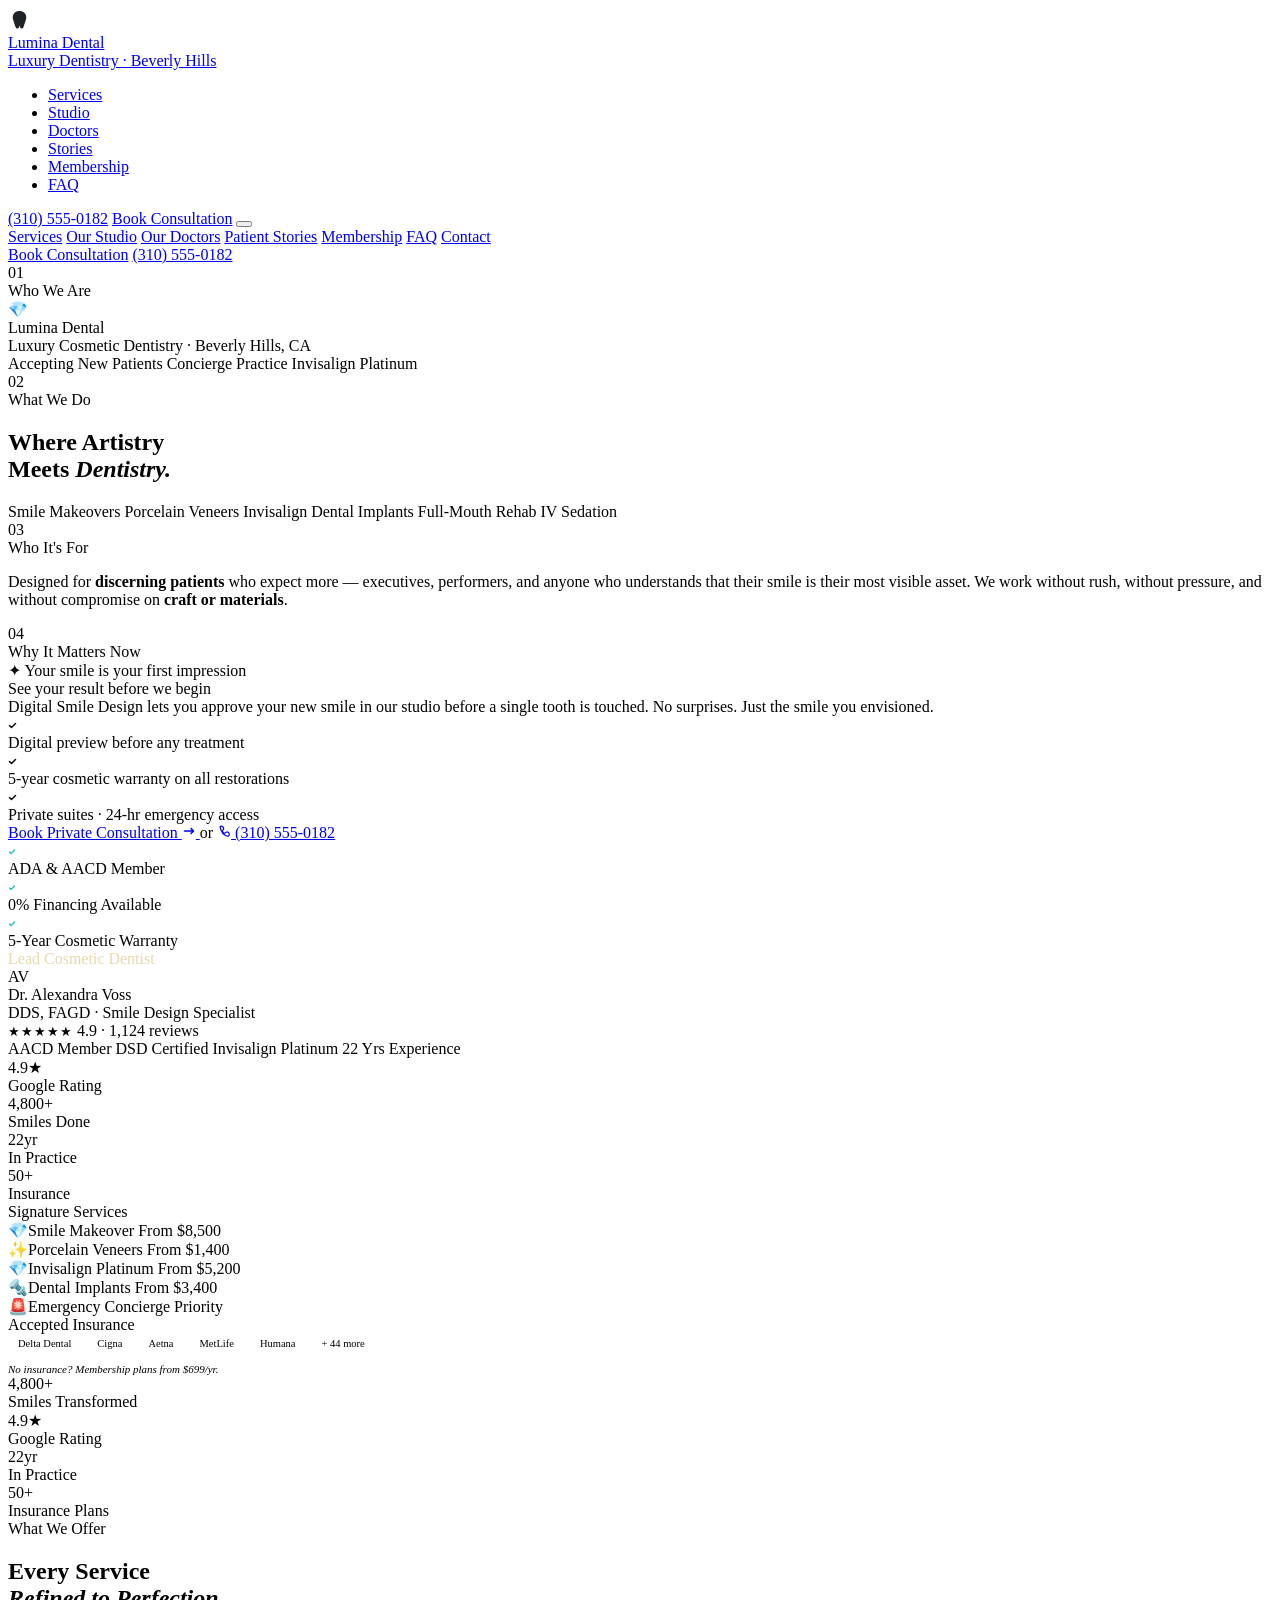
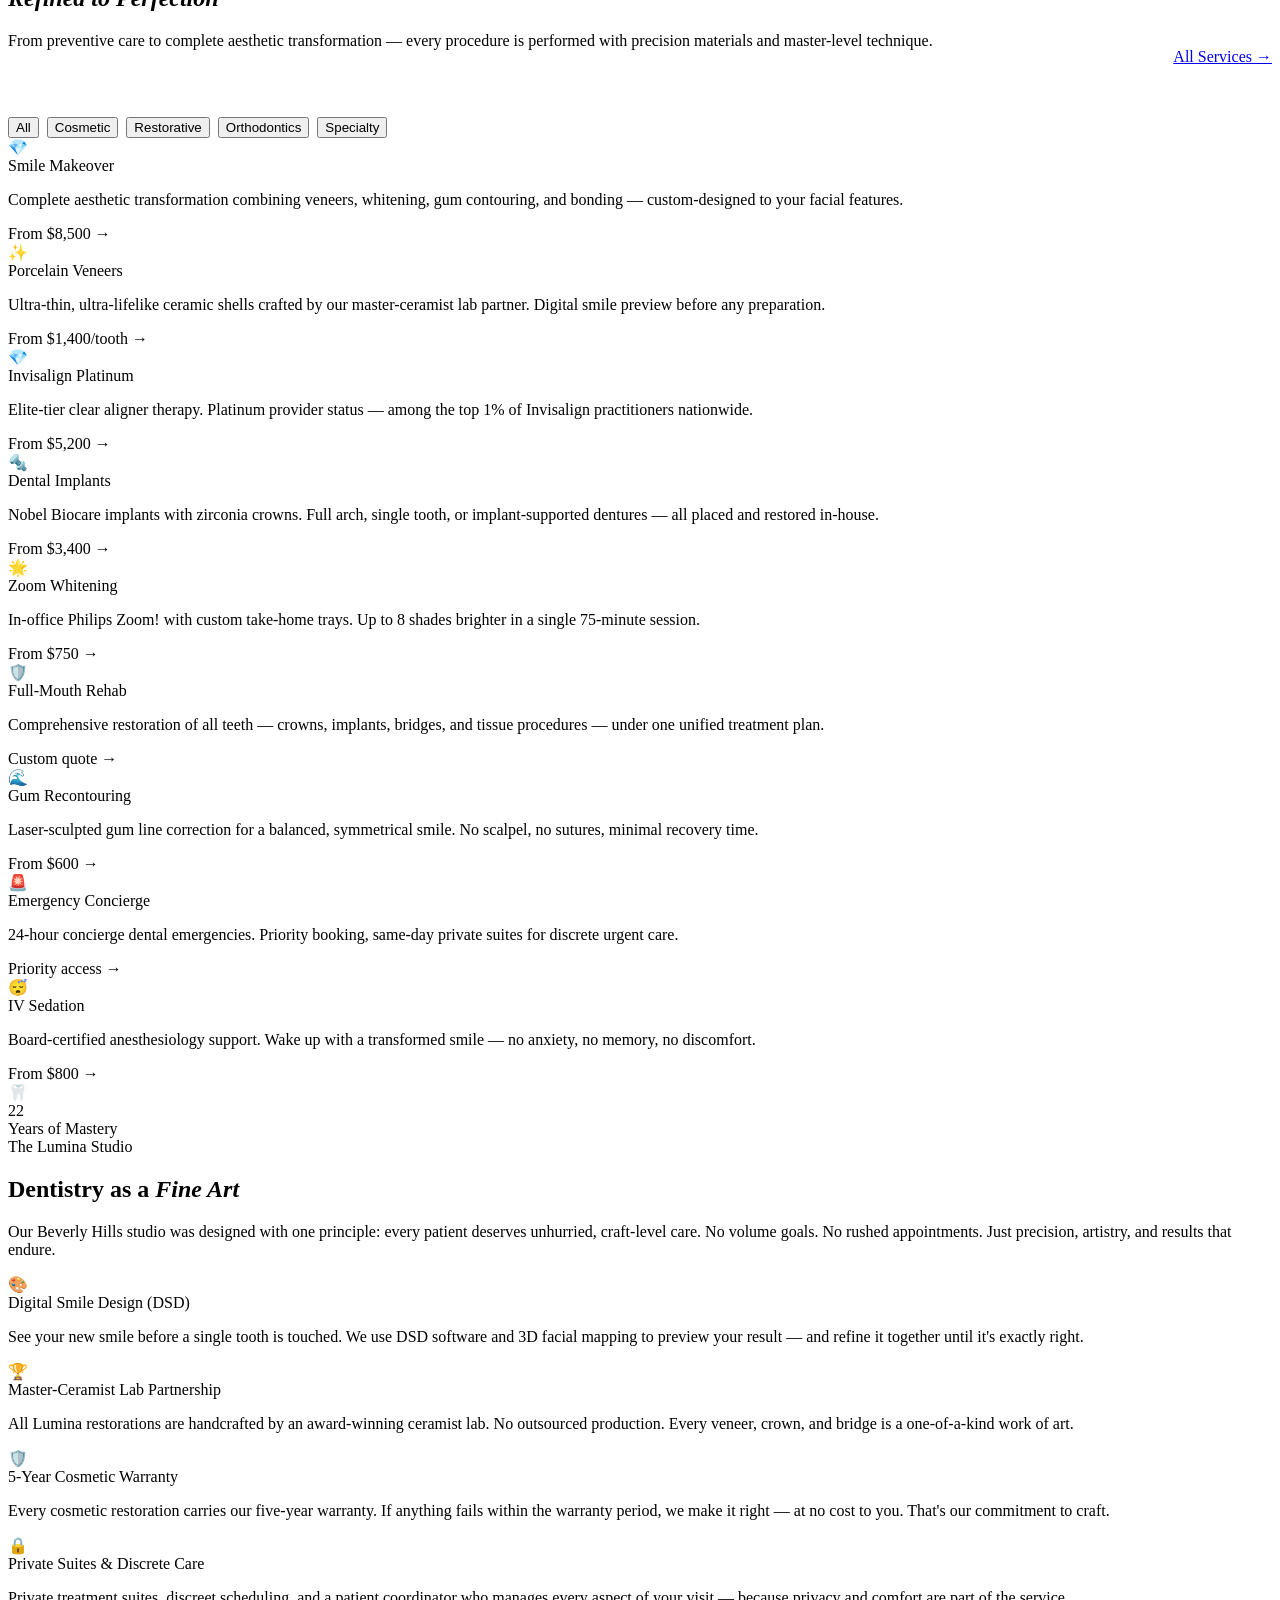
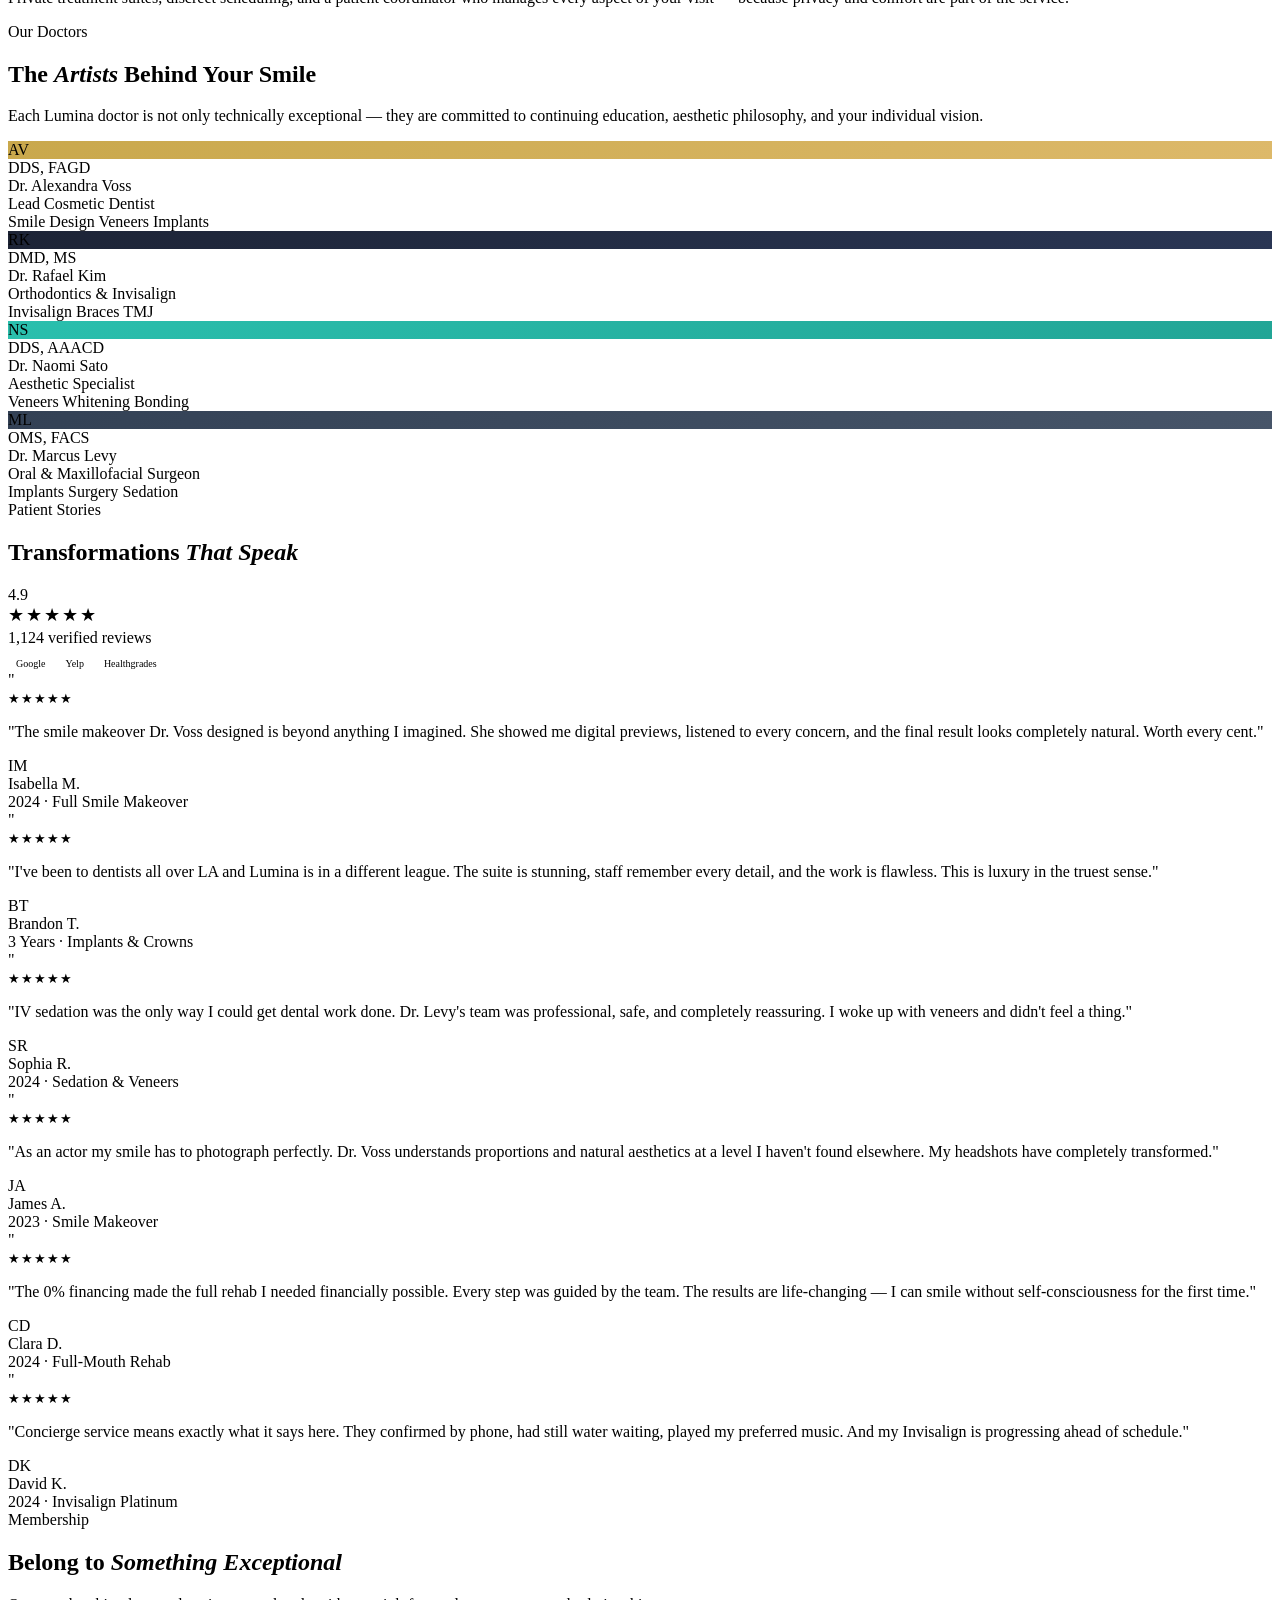
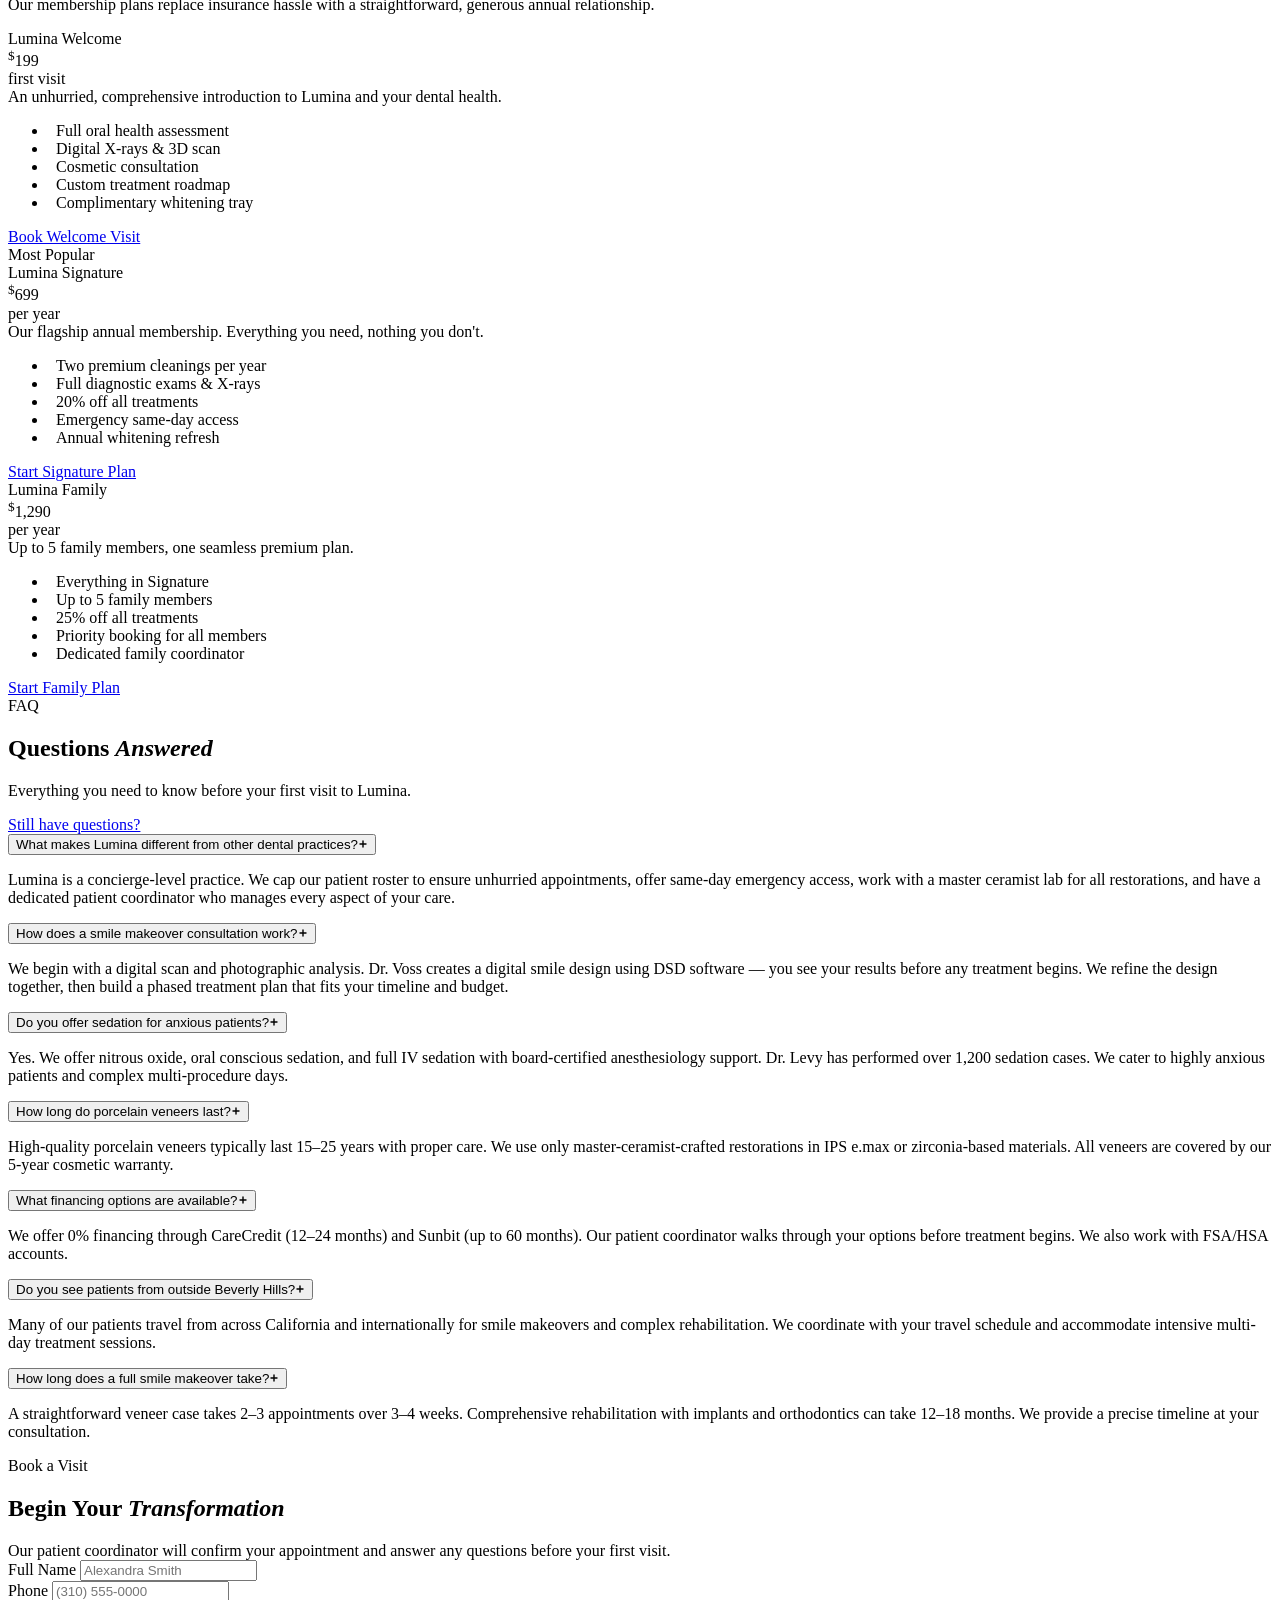
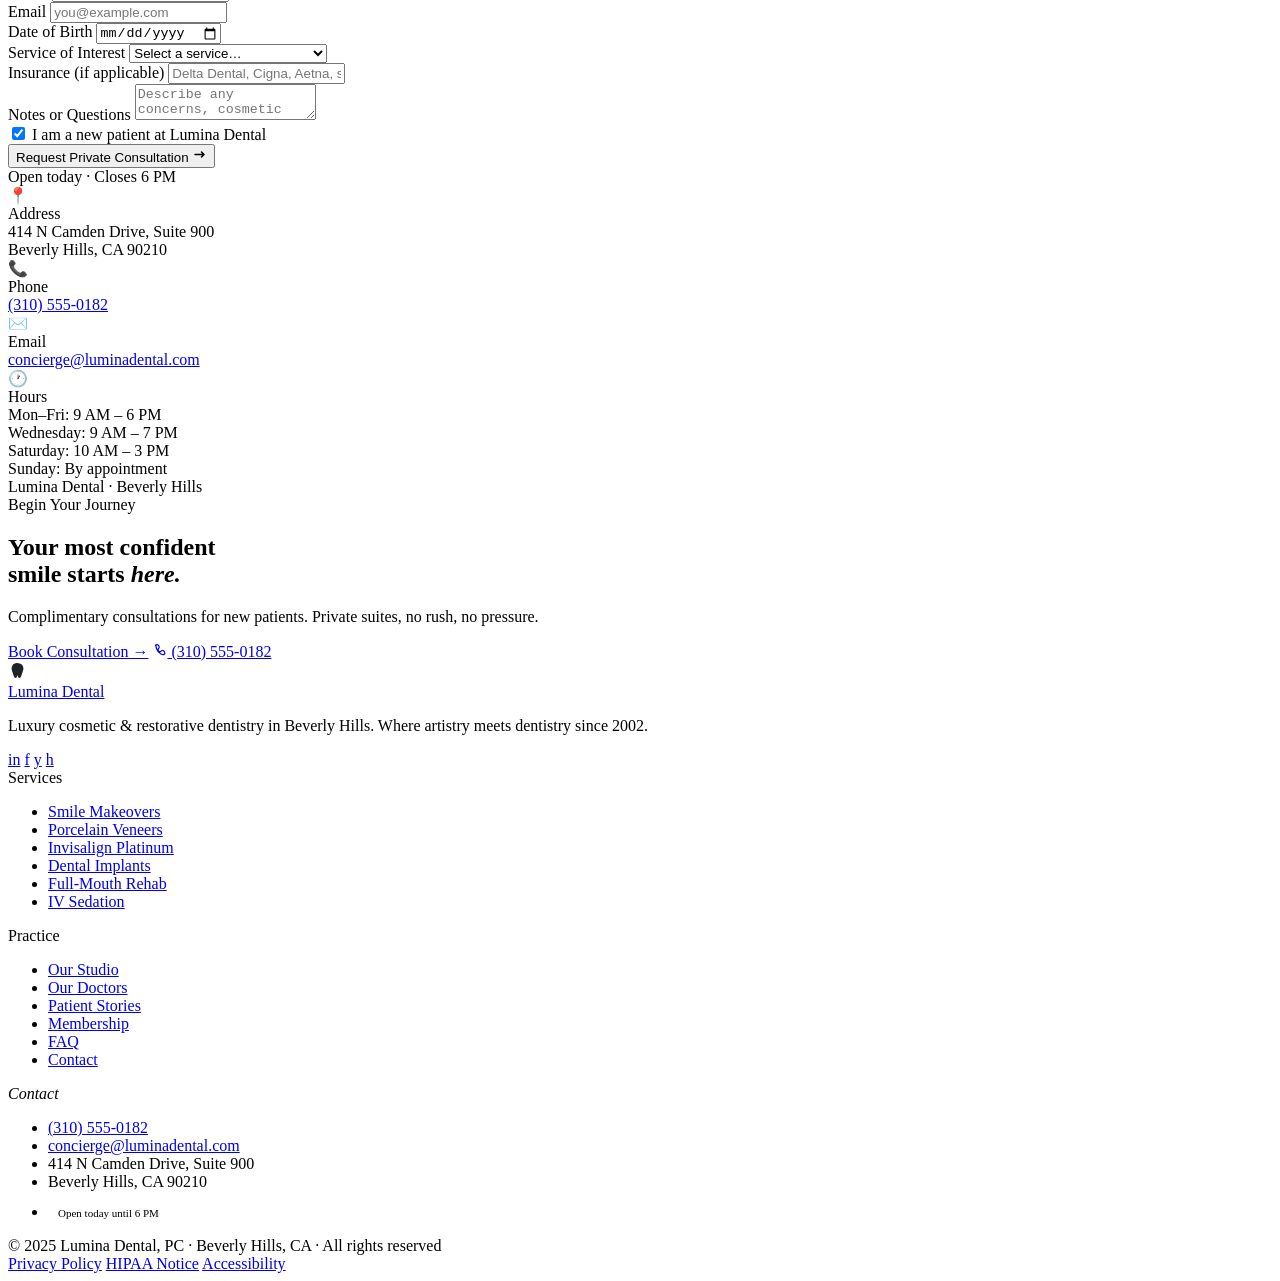
==== index.html @ 61fd80f5 "Add files via upload" ====
<!DOCTYPE html>
<html lang="en">
<head>
  <meta charset="UTF-8">
  <meta name="viewport" content="width=device-width, initial-scale=1.0">
  <meta name="description" content="Lumina Dental — Luxury cosmetic and restorative dentistry in Beverly Hills. Smile makeovers, Invisalign Platinum, implants, and concierge dental care.">
  <meta property="og:title"       content="Lumina Dental · Luxury Cosmetic Dentistry Beverly Hills">
  <meta property="og:description" content="Where artistry meets dentistry. Bespoke smile design for the discerning patient.">
  <meta property="og:type"        content="website">
  <meta name="theme-color"        content="#070A0F">
  <title>Lumina Dental | Luxury Cosmetic & Restorative Dentistry · Beverly Hills</title>

  <link rel="preconnect" href="https://fonts.googleapis.com">
  <link rel="preconnect" href="https://fonts.gstatic.com" crossorigin>
  <link href="https://fonts.googleapis.com/css2?family=Cormorant+Garamond:ital,wght@0,400;0,500;0,600;0,700;1,400;1,600;1,700&family=DM+Sans:wght@300;400;500;600&display=swap" rel="stylesheet">

  <link rel="stylesheet" href="css/variables.css">
  <link rel="stylesheet" href="css/reset.css">
  <link rel="stylesheet" href="css/components.css">
  <link rel="stylesheet" href="css/layout.css">
</head>
<body>

<!-- ══════════════════════════════════════════════
     NAVIGATION
══════════════════════════════════════════════ -->
<header>
  <nav class="nav" role="navigation" aria-label="Main navigation">
    <div class="container nav__inner">
      <a href="#" class="nav__logo" aria-label="Lumina Dental home">
        <div class="nav__logo-mark" aria-hidden="true">
          <svg width="22" height="22" viewBox="0 0 22 22" fill="none">
            <path d="M11 3C8.4 3 6.5 4.3 5.5 6.2 4.6 7.9 4.5 9.8 5.2 12 6 14.5 6.5 16.2 7.1 17.9 7.7 19.5 8.4 20.5 9.5 20.5c1.2 0 1.7-1.7 2-3.3.3 1.6.8 3.3 2 3.3 1.1 0 1.8-.8 2.4-2.6.6-1.7 1.1-3.4 1.9-5.9.7-2.2.6-4.1-.3-5.8C16.5 4.3 14.6 3 12 3L11 3z" fill="#070A0F" opacity="0.9"/>
          </svg>
        </div>
        <div>
          <div class="nav__logo-name">Lumina Dental</div>
          <div class="nav__logo-sub">Luxury Dentistry · Beverly Hills</div>
        </div>
      </a>

      <ul class="nav__links" role="list">
        <li><a class="nav__link" href="#services">Services</a></li>
        <li><a class="nav__link" href="#about">Studio</a></li>
        <li><a class="nav__link" href="#team">Doctors</a></li>
        <li><a class="nav__link" href="#reviews">Stories</a></li>
        <li><a class="nav__link" href="#pricing">Membership</a></li>
        <li><a class="nav__link" href="#faq">FAQ</a></li>
      </ul>

      <div class="nav__right">
        <a class="nav__phone" href="tel:+13105550182">(310) 555-0182</a>
        <a class="btn btn--gold btn--sm" href="#contact">Book Consultation</a>
        <button class="nav__hamburger" aria-label="Toggle menu" aria-expanded="false">
          <span></span><span></span><span></span>
        </button>
      </div>
    </div>
  </nav>

  <nav class="nav__drawer" aria-label="Mobile navigation">
    <div class="nav__drawer-links">
      <a class="nav__drawer-link" href="#services">Services</a>
      <a class="nav__drawer-link" href="#about">Our Studio</a>
      <a class="nav__drawer-link" href="#team">Our Doctors</a>
      <a class="nav__drawer-link" href="#reviews">Patient Stories</a>
      <a class="nav__drawer-link" href="#pricing">Membership</a>
      <a class="nav__drawer-link" href="#faq">FAQ</a>
      <a class="nav__drawer-link" href="#contact">Contact</a>
    </div>
    <div class="nav__drawer-cta">
      <a class="btn btn--gold btn--full" href="#contact">Book Consultation</a>
      <a class="btn btn--ghost btn--full" href="tel:+13105550182">(310) 555-0182</a>
    </div>
  </nav>
</header>

<main>

<!-- ══════════════════════════════════════════════
     HERO
══════════════════════════════════════════════ -->
<section id="hero" class="hero" data-section="hero" aria-label="Hero">

  <!-- Left: 4 Checkpoints -->
  <div class="hero__left">

    <!-- CP 1 -->
    <div class="checkpoint">
      <div class="cp-step">
        <div class="cp-num" aria-hidden="true">01</div>
        <div class="cp-connector"></div>
      </div>
      <div class="cp-body">
        <div class="cp-label">Who We Are</div>
        <div class="cp-identity">
          <div class="cp-identity__icon" aria-hidden="true">💎</div>
          <div>
            <div class="cp-identity__name">Lumina Dental</div>
            <div class="cp-identity__sub">Luxury Cosmetic Dentistry · Beverly Hills, CA</div>
          </div>
        </div>
        <div class="cp-pills">
          <span class="pill pill--teal"><span class="status-dot" aria-hidden="true"></span>Accepting New Patients</span>
          <span class="pill pill--gold">Concierge Practice</span>
          <span class="pill pill--ghost">Invisalign Platinum</span>
        </div>
      </div>
    </div>

    <!-- CP 2 -->
    <div class="checkpoint">
      <div class="cp-step">
        <div class="cp-num" aria-hidden="true">02</div>
        <div class="cp-connector"></div>
      </div>
      <div class="cp-body">
        <div class="cp-label">What We Do</div>
        <h1 class="cp-headline">
          Where Artistry<br>
          Meets <em>Dentistry.</em>
        </h1>
        <div class="cp-chips">
          <span class="cp-chip"><span class="cp-chip-dot" aria-hidden="true"></span>Smile Makeovers</span>
          <span class="cp-chip"><span class="cp-chip-dot" aria-hidden="true"></span>Porcelain Veneers</span>
          <span class="cp-chip"><span class="cp-chip-dot" aria-hidden="true"></span>Invisalign</span>
          <span class="cp-chip"><span class="cp-chip-dot" aria-hidden="true"></span>Dental Implants</span>
          <span class="cp-chip"><span class="cp-chip-dot" aria-hidden="true"></span>Full-Mouth Rehab</span>
          <span class="cp-chip"><span class="cp-chip-dot" aria-hidden="true"></span>IV Sedation</span>
        </div>
      </div>
    </div>

    <!-- CP 3 -->
    <div class="checkpoint">
      <div class="cp-step">
        <div class="cp-num" aria-hidden="true">03</div>
        <div class="cp-connector"></div>
      </div>
      <div class="cp-body">
        <div class="cp-label">Who It's For</div>
        <p class="cp-audience">
          Designed for <strong>discerning patients</strong> who expect more — executives,
          performers, and anyone who understands that their smile is their most
          visible asset. We work without rush, without pressure, and without compromise
          on <strong>craft or materials</strong>.
        </p>
      </div>
    </div>

    <!-- CP 4 -->
    <div class="checkpoint">
      <div class="cp-step">
        <div class="cp-num" aria-hidden="true">04</div>
      </div>
      <div class="cp-body">
        <div class="cp-label">Why It Matters Now</div>
        <div class="cp-highlight">
          <div class="cp-highlight__tag">✦ Your smile is your first impression</div>
          <div class="cp-highlight__title">See your result before we begin</div>
          <div class="cp-highlight__body">Digital Smile Design lets you approve your new smile in our studio before a single tooth is touched. No surprises. Just the smile you envisioned.</div>
          <div class="cp-highlight__items">
            <div class="cp-highlight__item">
              <div class="check-circle" aria-hidden="true">
                <svg width="9" height="9" viewBox="0 0 9 9" fill="none"><path d="M1.5 4.5l2 2 4-4" stroke="#070A0F" stroke-width="1.5" stroke-linecap="round" stroke-linejoin="round"/></svg>
              </div>
              Digital preview before any treatment
            </div>
            <div class="cp-highlight__item">
              <div class="check-circle" aria-hidden="true">
                <svg width="9" height="9" viewBox="0 0 9 9" fill="none"><path d="M1.5 4.5l2 2 4-4" stroke="#070A0F" stroke-width="1.5" stroke-linecap="round" stroke-linejoin="round"/></svg>
              </div>
              5-year cosmetic warranty on all restorations
            </div>
            <div class="cp-highlight__item">
              <div class="check-circle" aria-hidden="true">
                <svg width="9" height="9" viewBox="0 0 9 9" fill="none"><path d="M1.5 4.5l2 2 4-4" stroke="#070A0F" stroke-width="1.5" stroke-linecap="round" stroke-linejoin="round"/></svg>
              </div>
              Private suites · 24-hr emergency access
            </div>
          </div>
        </div>
      </div>
    </div>

    <div class="hero__cta">
      <a class="btn btn--gold btn--lg" href="#contact">
        Book Private Consultation
        <svg width="14" height="14" viewBox="0 0 14 14" fill="none" aria-hidden="true"><path d="M2.5 7H11.5M9 4.5L11.5 7L9 9.5" stroke="currentColor" stroke-width="1.5" stroke-linecap="round" stroke-linejoin="round"/></svg>
      </a>
      <span class="hero__cta-divider" aria-hidden="true">or</span>
      <a class="btn btn--ghost" href="tel:+13105550182">
        <svg width="14" height="14" viewBox="0 0 14 14" fill="none" aria-hidden="true"><path d="M3 3s1-1.5 2.5-.5C6.5 3.2 7 4.8 6.5 5.5 6 6.2 5.5 6.2 5.5 7.2c0 1 1 2 2 2 1 0 1-.5 1.7-1C10 7.7 11.3 8.2 12 9.2 13 11 11.5 12 11.5 12s-1 .5-3-.5-4-4-4.5-5.5S3 3 3 3z" stroke="currentColor" stroke-width="1.2" stroke-linecap="round" stroke-linejoin="round"/></svg>
        (310) 555-0182
      </a>
    </div>

    <div class="hero__trust">
      <div class="hero__trust-item">
        <div class="hero__trust-check" aria-hidden="true">
          <svg width="8" height="8" viewBox="0 0 8 8" fill="none"><path d="M1.5 4L3 5.5L6.5 2" stroke="#2ABFAD" stroke-width="1.3" stroke-linecap="round" stroke-linejoin="round"/></svg>
        </div>
        ADA & AACD Member
      </div>
      <div class="hero__trust-item">
        <div class="hero__trust-check" aria-hidden="true">
          <svg width="8" height="8" viewBox="0 0 8 8" fill="none"><path d="M1.5 4L3 5.5L6.5 2" stroke="#2ABFAD" stroke-width="1.3" stroke-linecap="round" stroke-linejoin="round"/></svg>
        </div>
        0% Financing Available
      </div>
      <div class="hero__trust-item">
        <div class="hero__trust-check" aria-hidden="true">
          <svg width="8" height="8" viewBox="0 0 8 8" fill="none"><path d="M1.5 4L3 5.5L6.5 2" stroke="#2ABFAD" stroke-width="1.3" stroke-linecap="round" stroke-linejoin="round"/></svg>
        </div>
        5-Year Cosmetic Warranty
      </div>
    </div>
  </div>

  <!-- Right Sidebar -->
  <aside class="hero__right" aria-label="Quick info">

    <div class="profile-card s-card">
      <div class="s-card-label" style="color:rgba(201,168,76,0.45)">Lead Cosmetic Dentist</div>
      <div class="profile-card__head">
        <div class="profile-card__avatar" aria-label="Dr. Alexandra Voss initials">AV</div>
        <div>
          <div class="profile-card__name">Dr. Alexandra Voss</div>
          <div class="profile-card__role">DDS, FAGD · Smile Design Specialist</div>
        </div>
      </div>
      <div class="profile-card__divider"></div>
      <div class="profile-card__rating">
        <span style="color:var(--gold-400);font-size:13px;letter-spacing:1px;">★★★★★</span>
        <span class="profile-card__score">4.9</span>
        <span class="profile-card__count">· 1,124 reviews</span>
      </div>
      <div class="profile-card__pills">
        <span class="pill pill--gold">AACD Member</span>
        <span class="pill pill--gold">DSD Certified</span>
        <span class="pill pill--ghost">Invisalign Platinum</span>
        <span class="pill pill--ghost">22 Yrs Experience</span>
      </div>
    </div>

    <div class="s-stats" role="list">
      <div class="s-stat"><div class="s-stat__num">4.9★</div><div class="s-stat__label">Google Rating</div></div>
      <div class="s-stat"><div class="s-stat__num">4,800+</div><div class="s-stat__label">Smiles Done</div></div>
      <div class="s-stat"><div class="s-stat__num">22yr</div><div class="s-stat__label">In Practice</div></div>
      <div class="s-stat"><div class="s-stat__num">50+</div><div class="s-stat__label">Insurance</div></div>
    </div>

    <div class="s-card">
      <div class="s-card-label">Signature Services</div>
      <div class="s-service-row">
        <span class="s-service-name"><span class="s-service-icon" aria-hidden="true">💎</span>Smile Makeover</span>
        <span class="s-service-price">From $8,500</span>
      </div>
      <div class="s-service-row">
        <span class="s-service-name"><span class="s-service-icon" aria-hidden="true">✨</span>Porcelain Veneers</span>
        <span class="s-service-price">From $1,400</span>
      </div>
      <div class="s-service-row">
        <span class="s-service-name"><span class="s-service-icon" aria-hidden="true">💎</span>Invisalign Platinum</span>
        <span class="s-service-price">From $5,200</span>
      </div>
      <div class="s-service-row">
        <span class="s-service-name"><span class="s-service-icon" aria-hidden="true">🔩</span>Dental Implants</span>
        <span class="s-service-price">From $3,400</span>
      </div>
      <div class="s-service-row">
        <span class="s-service-name"><span class="s-service-icon" aria-hidden="true">🚨</span>Emergency Concierge</span>
        <span class="s-service-price" style="background:var(--teal-dim);color:var(--teal);border-color:var(--teal-line)">Priority</span>
      </div>
    </div>

    <div class="s-card">
      <div class="s-card-label">Accepted Insurance</div>
      <div style="display:flex;flex-wrap:wrap;gap:6px;margin-bottom:10px">
        <span class="pill pill--gold" style="font-size:10.5px;padding:4px 10px">Delta Dental</span>
        <span class="pill pill--gold" style="font-size:10.5px;padding:4px 10px">Cigna</span>
        <span class="pill pill--gold" style="font-size:10.5px;padding:4px 10px">Aetna</span>
        <span class="pill pill--ghost" style="font-size:10.5px;padding:4px 10px">MetLife</span>
        <span class="pill pill--ghost" style="font-size:10.5px;padding:4px 10px">Humana</span>
        <span class="pill pill--ghost" style="font-size:10.5px;padding:4px 10px">+ 44 more</span>
      </div>
      <div style="font-size:11px;color:var(--ivory-30);font-style:italic">No insurance? Membership plans from $699/yr.</div>
    </div>
  </aside>
</section>

<!-- ══════════════════════════════════════════════
     STAT STRIP
══════════════════════════════════════════════ -->
<div class="stat-strip" role="region" aria-label="Key statistics">
  <div class="container">
    <div class="stat-strip__inner">
      <div class="stat-strip__item">
        <div class="stat-strip__num"><span data-count="4800" data-suffix="+">4,800+</span></div>
        <div class="stat-strip__label">Smiles Transformed</div>
      </div>
      <div class="stat-strip__item">
        <div class="stat-strip__num"><span data-count="4.9" data-suffix="★" data-float="true">4.9★</span></div>
        <div class="stat-strip__label">Google Rating</div>
      </div>
      <div class="stat-strip__item">
        <div class="stat-strip__num"><span data-count="22" data-suffix="yr">22yr</span></div>
        <div class="stat-strip__label">In Practice</div>
      </div>
      <div class="stat-strip__item">
        <div class="stat-strip__num"><span data-count="50" data-suffix="+">50+</span></div>
        <div class="stat-strip__label">Insurance Plans</div>
      </div>
    </div>
  </div>
</div>

<!-- ══════════════════════════════════════════════
     SERVICES
══════════════════════════════════════════════ -->
<section id="services" class="section section--dark" data-section="services" aria-labelledby="services-heading">
  <div class="container">
    <div class="section-header section-header--split" style="display:flex;justify-content:space-between;align-items:flex-end;flex-wrap:wrap;gap:24px;margin-bottom:clamp(32px,4vw,56px)">
      <div>
        <div class="eyebrow">What We Offer</div>
        <h2 class="section-title reveal" id="services-heading">Every Service<br><em>Refined to Perfection</em></h2>
        <p class="section-sub reveal delay-1">From preventive care to complete aesthetic transformation — every procedure is performed with precision materials and master-level technique.</p>
      </div>
      <a class="btn btn--gold-outline reveal delay-2" href="pages/services.html">All Services →</a>
    </div>

    <div style="display:flex;flex-wrap:wrap;gap:8px;margin-bottom:var(--sp-8)" role="group" aria-label="Filter services">
      <button class="btn btn--gold btn--sm active" data-filter="all">All</button>
      <button class="btn btn--ghost btn--sm" data-filter="cosmetic">Cosmetic</button>
      <button class="btn btn--ghost btn--sm" data-filter="restorative">Restorative</button>
      <button class="btn btn--ghost btn--sm" data-filter="orthodontics">Orthodontics</button>
      <button class="btn btn--ghost btn--sm" data-filter="specialty">Specialty</button>
    </div>

    <div class="services-grid" role="list">
      <article class="card service-card reveal delay-1" data-category="cosmetic" role="listitem">
        <div class="service-card__icon" aria-hidden="true">💎</div>
        <div class="service-card__title">Smile Makeover</div>
        <p class="service-card__desc">Complete aesthetic transformation combining veneers, whitening, gum contouring, and bonding — custom-designed to your facial features.</p>
        <div class="service-card__footer">
          <span class="service-card__price">From $8,500</span>
          <span class="service-card__arrow">→</span>
        </div>
      </article>
      <article class="card service-card reveal delay-2" data-category="cosmetic" role="listitem">
        <div class="service-card__icon" aria-hidden="true">✨</div>
        <div class="service-card__title">Porcelain Veneers</div>
        <p class="service-card__desc">Ultra-thin, ultra-lifelike ceramic shells crafted by our master-ceramist lab partner. Digital smile preview before any preparation.</p>
        <div class="service-card__footer">
          <span class="service-card__price">From $1,400/tooth</span>
          <span class="service-card__arrow">→</span>
        </div>
      </article>
      <article class="card service-card reveal delay-3" data-category="orthodontics" role="listitem">
        <div class="service-card__icon" aria-hidden="true">💎</div>
        <div class="service-card__title">Invisalign Platinum</div>
        <p class="service-card__desc">Elite-tier clear aligner therapy. Platinum provider status — among the top 1% of Invisalign practitioners nationwide.</p>
        <div class="service-card__footer">
          <span class="service-card__price">From $5,200</span>
          <span class="service-card__arrow">→</span>
        </div>
      </article>
      <article class="card service-card reveal delay-1" data-category="restorative" role="listitem">
        <div class="service-card__icon" aria-hidden="true">🔩</div>
        <div class="service-card__title">Dental Implants</div>
        <p class="service-card__desc">Nobel Biocare implants with zirconia crowns. Full arch, single tooth, or implant-supported dentures — all placed and restored in-house.</p>
        <div class="service-card__footer">
          <span class="service-card__price">From $3,400</span>
          <span class="service-card__arrow">→</span>
        </div>
      </article>
      <article class="card service-card reveal delay-2" data-category="cosmetic" role="listitem">
        <div class="service-card__icon" aria-hidden="true">🌟</div>
        <div class="service-card__title">Zoom Whitening</div>
        <p class="service-card__desc">In-office Philips Zoom! with custom take-home trays. Up to 8 shades brighter in a single 75-minute session.</p>
        <div class="service-card__footer">
          <span class="service-card__price">From $750</span>
          <span class="service-card__arrow">→</span>
        </div>
      </article>
      <article class="card service-card reveal delay-3" data-category="restorative" role="listitem">
        <div class="service-card__icon" aria-hidden="true">🛡️</div>
        <div class="service-card__title">Full-Mouth Rehab</div>
        <p class="service-card__desc">Comprehensive restoration of all teeth — crowns, implants, bridges, and tissue procedures — under one unified treatment plan.</p>
        <div class="service-card__footer">
          <span class="service-card__price">Custom quote</span>
          <span class="service-card__arrow">→</span>
        </div>
      </article>
      <article class="card service-card reveal delay-1" data-category="cosmetic" role="listitem">
        <div class="service-card__icon" aria-hidden="true">🌊</div>
        <div class="service-card__title">Gum Recontouring</div>
        <p class="service-card__desc">Laser-sculpted gum line correction for a balanced, symmetrical smile. No scalpel, no sutures, minimal recovery time.</p>
        <div class="service-card__footer">
          <span class="service-card__price">From $600</span>
          <span class="service-card__arrow">→</span>
        </div>
      </article>
      <article class="card service-card reveal delay-2" data-category="specialty" role="listitem">
        <div class="service-card__icon" aria-hidden="true">🚨</div>
        <div class="service-card__title">Emergency Concierge</div>
        <p class="service-card__desc">24-hour concierge dental emergencies. Priority booking, same-day private suites for discrete urgent care.</p>
        <div class="service-card__footer">
          <span class="service-card__price" style="color:var(--teal)">Priority access</span>
          <span class="service-card__arrow">→</span>
        </div>
      </article>
      <article class="card service-card reveal delay-3" data-category="specialty" role="listitem">
        <div class="service-card__icon" aria-hidden="true">😴</div>
        <div class="service-card__title">IV Sedation</div>
        <p class="service-card__desc">Board-certified anesthesiology support. Wake up with a transformed smile — no anxiety, no memory, no discomfort.</p>
        <div class="service-card__footer">
          <span class="service-card__price">From $800</span>
          <span class="service-card__arrow">→</span>
        </div>
      </article>
    </div>
  </div>
</section>

<!-- ══════════════════════════════════════════════
     ABOUT
══════════════════════════════════════════════ -->
<section id="about" class="section section--card" data-section="about" aria-labelledby="about-heading">
  <div class="container about__inner">

    <div class="about__visual reveal">
      <div class="about__visual-frame">
        <div class="about__visual-pattern" aria-hidden="true"></div>
        <div class="about__visual-icon" aria-hidden="true">🦷</div>
      </div>
      <div class="about__float-badge">
        <div class="about__float-num">22</div>
        <div class="about__float-label">Years of Mastery</div>
      </div>
    </div>

    <div>
      <div class="eyebrow">The Lumina Studio</div>
      <h2 class="section-title reveal" id="about-heading">Dentistry as a <em>Fine Art</em></h2>
      <p class="section-sub reveal delay-1">Our Beverly Hills studio was designed with one principle: every patient deserves unhurried, craft-level care. No volume goals. No rushed appointments. Just precision, artistry, and results that endure.</p>
      <div class="about__features">
        <div class="card info-card reveal delay-1">
          <div class="info-card__icon" aria-hidden="true">🎨</div>
          <div>
            <div class="info-card__title">Digital Smile Design (DSD)</div>
            <p class="info-card__body">See your new smile before a single tooth is touched. We use DSD software and 3D facial mapping to preview your result — and refine it together until it's exactly right.</p>
          </div>
        </div>
        <div class="card info-card reveal delay-2">
          <div class="info-card__icon" aria-hidden="true">🏆</div>
          <div>
            <div class="info-card__title">Master-Ceramist Lab Partnership</div>
            <p class="info-card__body">All Lumina restorations are handcrafted by an award-winning ceramist lab. No outsourced production. Every veneer, crown, and bridge is a one-of-a-kind work of art.</p>
          </div>
        </div>
        <div class="card info-card reveal delay-3">
          <div class="info-card__icon" aria-hidden="true">🛡️</div>
          <div>
            <div class="info-card__title">5-Year Cosmetic Warranty</div>
            <p class="info-card__body">Every cosmetic restoration carries our five-year warranty. If anything fails within the warranty period, we make it right — at no cost to you. That's our commitment to craft.</p>
          </div>
        </div>
        <div class="card info-card reveal delay-4">
          <div class="info-card__icon" aria-hidden="true">🔒</div>
          <div>
            <div class="info-card__title">Private Suites & Discrete Care</div>
            <p class="info-card__body">Private treatment suites, discreet scheduling, and a patient coordinator who manages every aspect of your visit — because privacy and comfort are part of the service.</p>
          </div>
        </div>
      </div>
    </div>
  </div>
</section>

<!-- ══════════════════════════════════════════════
     TEAM
══════════════════════════════════════════════ -->
<section id="team" class="section section--dark" data-section="team" aria-labelledby="team-heading">
  <div class="container">
    <div class="section-header section-header--center">
      <div class="eyebrow">Our Doctors</div>
      <h2 class="section-title reveal" id="team-heading">The <em>Artists</em> Behind Your Smile</h2>
      <p class="section-sub reveal delay-1">Each Lumina doctor is not only technically exceptional — they are committed to continuing education, aesthetic philosophy, and your individual vision.</p>
    </div>

    <div class="team-grid" role="list">
      <article class="card doctor-card reveal delay-1" role="listitem">
        <div class="doctor-card__photo" style="background:linear-gradient(135deg,#C9A84C,#DDB96A)" aria-label="Dr. Alexandra Voss">AV</div>
        <div class="doctor-card__cred">DDS, FAGD</div>
        <div class="doctor-card__name">Dr. Alexandra Voss</div>
        <div class="doctor-card__role">Lead Cosmetic Dentist</div>
        <div class="doctor-card__tags">
          <span class="pill pill--gold">Smile Design</span>
          <span class="pill pill--gold">Veneers</span>
          <span class="pill pill--ghost">Implants</span>
        </div>
      </article>
      <article class="card doctor-card reveal delay-2" role="listitem">
        <div class="doctor-card__photo" style="background:linear-gradient(135deg,#1D2436,#2A3654)" aria-label="Dr. Rafael Kim">RK</div>
        <div class="doctor-card__cred">DMD, MS</div>
        <div class="doctor-card__name">Dr. Rafael Kim</div>
        <div class="doctor-card__role">Orthodontics & Invisalign</div>
        <div class="doctor-card__tags">
          <span class="pill pill--gold">Invisalign</span>
          <span class="pill pill--ghost">Braces</span>
          <span class="pill pill--ghost">TMJ</span>
        </div>
      </article>
      <article class="card doctor-card reveal delay-3" role="listitem">
        <div class="doctor-card__photo" style="background:linear-gradient(135deg,#2ABFAD,#22A596)" aria-label="Dr. Naomi Sato">NS</div>
        <div class="doctor-card__cred">DDS, AAACD</div>
        <div class="doctor-card__name">Dr. Naomi Sato</div>
        <div class="doctor-card__role">Aesthetic Specialist</div>
        <div class="doctor-card__tags">
          <span class="pill pill--teal">Veneers</span>
          <span class="pill pill--teal">Whitening</span>
          <span class="pill pill--ghost">Bonding</span>
        </div>
      </article>
      <article class="card doctor-card reveal delay-4" role="listitem">
        <div class="doctor-card__photo" style="background:linear-gradient(135deg,#334155,#475569)" aria-label="Dr. Marcus Levy">ML</div>
        <div class="doctor-card__cred">OMS, FACS</div>
        <div class="doctor-card__name">Dr. Marcus Levy</div>
        <div class="doctor-card__role">Oral & Maxillofacial Surgeon</div>
        <div class="doctor-card__tags">
          <span class="pill pill--ghost">Implants</span>
          <span class="pill pill--ghost">Surgery</span>
          <span class="pill pill--ghost">Sedation</span>
        </div>
      </article>
    </div>
  </div>
</section>

<!-- ══════════════════════════════════════════════
     REVIEWS
══════════════════════════════════════════════ -->
<section id="reviews" class="section section--card" data-section="reviews" aria-labelledby="reviews-heading">
  <div class="container">
    <div class="reviews__header">
      <div>
        <div class="eyebrow">Patient Stories</div>
        <h2 class="section-title reveal" id="reviews-heading">Transformations <em>That Speak</em></h2>
      </div>
      <div class="reviews-score-box reveal reveal-right">
        <div class="reviews-score-num" aria-label="4.9 out of 5">4.9</div>
        <div>
          <div style="color:var(--gold-400);font-size:18px;letter-spacing:2px;margin-bottom:3px" aria-hidden="true">★★★★★</div>
          <div class="reviews-score-count">1,124 verified reviews</div>
          <div class="reviews-source-pills" style="margin-top:6px">
            <span class="pill pill--ghost" style="font-size:10px;padding:3px 8px">Google</span>
            <span class="pill pill--ghost" style="font-size:10px;padding:3px 8px">Yelp</span>
            <span class="pill pill--ghost" style="font-size:10px;padding:3px 8px">Healthgrades</span>
          </div>
        </div>
      </div>
    </div>

    <div class="reviews-grid" role="list">
      <article class="card review-card reveal delay-1" role="listitem">
        <div class="review-card__quote" aria-hidden="true">"</div>
        <div class="review-card__stars" aria-label="5 stars"><span style="color:var(--gold-400);letter-spacing:1px;font-size:13px">★★★★★</span></div>
        <p class="review-card__text">"The smile makeover Dr. Voss designed is beyond anything I imagined. She showed me digital previews, listened to every concern, and the final result looks completely natural. Worth every cent."</p>
        <div class="review-card__author">
          <div class="review-card__avatar">IM</div>
          <div>
            <div class="review-card__name">Isabella M.</div>
            <div class="review-card__meta">2024 · Full Smile Makeover</div>
          </div>
        </div>
      </article>
      <article class="card review-card reveal delay-2" role="listitem">
        <div class="review-card__quote" aria-hidden="true">"</div>
        <div class="review-card__stars" aria-label="5 stars"><span style="color:var(--gold-400);letter-spacing:1px;font-size:13px">★★★★★</span></div>
        <p class="review-card__text">"I've been to dentists all over LA and Lumina is in a different league. The suite is stunning, staff remember every detail, and the work is flawless. This is luxury in the truest sense."</p>
        <div class="review-card__author">
          <div class="review-card__avatar">BT</div>
          <div>
            <div class="review-card__name">Brandon T.</div>
            <div class="review-card__meta">3 Years · Implants & Crowns</div>
          </div>
        </div>
      </article>
      <article class="card review-card reveal delay-3" role="listitem">
        <div class="review-card__quote" aria-hidden="true">"</div>
        <div class="review-card__stars" aria-label="5 stars"><span style="color:var(--gold-400);letter-spacing:1px;font-size:13px">★★★★★</span></div>
        <p class="review-card__text">"IV sedation was the only way I could get dental work done. Dr. Levy's team was professional, safe, and completely reassuring. I woke up with veneers and didn't feel a thing."</p>
        <div class="review-card__author">
          <div class="review-card__avatar">SR</div>
          <div>
            <div class="review-card__name">Sophia R.</div>
            <div class="review-card__meta">2024 · Sedation & Veneers</div>
          </div>
        </div>
      </article>
      <article class="card review-card reveal delay-1" role="listitem">
        <div class="review-card__quote" aria-hidden="true">"</div>
        <div class="review-card__stars" aria-label="5 stars"><span style="color:var(--gold-400);letter-spacing:1px;font-size:13px">★★★★★</span></div>
        <p class="review-card__text">"As an actor my smile has to photograph perfectly. Dr. Voss understands proportions and natural aesthetics at a level I haven't found elsewhere. My headshots have completely transformed."</p>
        <div class="review-card__author">
          <div class="review-card__avatar">JA</div>
          <div>
            <div class="review-card__name">James A.</div>
            <div class="review-card__meta">2023 · Smile Makeover</div>
          </div>
        </div>
      </article>
      <article class="card review-card reveal delay-2" role="listitem">
        <div class="review-card__quote" aria-hidden="true">"</div>
        <div class="review-card__stars" aria-label="5 stars"><span style="color:var(--gold-400);letter-spacing:1px;font-size:13px">★★★★★</span></div>
        <p class="review-card__text">"The 0% financing made the full rehab I needed financially possible. Every step was guided by the team. The results are life-changing — I can smile without self-consciousness for the first time."</p>
        <div class="review-card__author">
          <div class="review-card__avatar">CD</div>
          <div>
            <div class="review-card__name">Clara D.</div>
            <div class="review-card__meta">2024 · Full-Mouth Rehab</div>
          </div>
        </div>
      </article>
      <article class="card review-card reveal delay-3" role="listitem">
        <div class="review-card__quote" aria-hidden="true">"</div>
        <div class="review-card__stars" aria-label="5 stars"><span style="color:var(--gold-400);letter-spacing:1px;font-size:13px">★★★★★</span></div>
        <p class="review-card__text">"Concierge service means exactly what it says here. They confirmed by phone, had still water waiting, played my preferred music. And my Invisalign is progressing ahead of schedule."</p>
        <div class="review-card__author">
          <div class="review-card__avatar">DK</div>
          <div>
            <div class="review-card__name">David K.</div>
            <div class="review-card__meta">2024 · Invisalign Platinum</div>
          </div>
        </div>
      </article>
    </div>
  </div>
</section>

<!-- ══════════════════════════════════════════════
     PRICING
══════════════════════════════════════════════ -->
<section id="pricing" class="section section--dark" data-section="pricing" aria-labelledby="pricing-heading">
  <div class="container">
    <div class="section-header section-header--center">
      <div class="eyebrow">Membership</div>
      <h2 class="section-title reveal" id="pricing-heading">Belong to <em>Something Exceptional</em></h2>
      <p class="section-sub reveal delay-1">Our membership plans replace insurance hassle with a straightforward, generous annual relationship.</p>
    </div>

    <div class="pricing-grid" role="list">
      <article class="card pricing-card reveal delay-1" role="listitem">
        <div class="pricing-card__name">Lumina Welcome</div>
        <div class="pricing-card__price"><sup>$</sup>199</div>
        <div class="pricing-card__period">first visit</div>
        <div class="pricing-card__desc">An unhurried, comprehensive introduction to Lumina and your dental health.</div>
        <ul class="pricing-card__features">
          <li class="pricing-card__feature"><span class="pricing-card__check" aria-hidden="true"><svg width="8" height="8" viewBox="0 0 8 8" fill="none"><path d="M1.5 4l1.5 1.5L6.5 2" stroke="var(--gold-400)" stroke-width="1.3" stroke-linecap="round" stroke-linejoin="round"/></svg></span>Full oral health assessment</li>
          <li class="pricing-card__feature"><span class="pricing-card__check" aria-hidden="true"><svg width="8" height="8" viewBox="0 0 8 8" fill="none"><path d="M1.5 4l1.5 1.5L6.5 2" stroke="var(--gold-400)" stroke-width="1.3" stroke-linecap="round" stroke-linejoin="round"/></svg></span>Digital X-rays & 3D scan</li>
          <li class="pricing-card__feature"><span class="pricing-card__check" aria-hidden="true"><svg width="8" height="8" viewBox="0 0 8 8" fill="none"><path d="M1.5 4l1.5 1.5L6.5 2" stroke="var(--gold-400)" stroke-width="1.3" stroke-linecap="round" stroke-linejoin="round"/></svg></span>Cosmetic consultation</li>
          <li class="pricing-card__feature"><span class="pricing-card__check" aria-hidden="true"><svg width="8" height="8" viewBox="0 0 8 8" fill="none"><path d="M1.5 4l1.5 1.5L6.5 2" stroke="var(--gold-400)" stroke-width="1.3" stroke-linecap="round" stroke-linejoin="round"/></svg></span>Custom treatment roadmap</li>
          <li class="pricing-card__feature"><span class="pricing-card__check" aria-hidden="true"><svg width="8" height="8" viewBox="0 0 8 8" fill="none"><path d="M1.5 4l1.5 1.5L6.5 2" stroke="var(--gold-400)" stroke-width="1.3" stroke-linecap="round" stroke-linejoin="round"/></svg></span>Complimentary whitening tray</li>
        </ul>
        <a class="btn btn--gold-outline btn--full" href="#contact">Book Welcome Visit</a>
      </article>

      <article class="card pricing-card pricing-card--featured reveal delay-2" role="listitem">
        <div class="pricing-card__glow" aria-hidden="true"></div>
        <div class="pricing-card__badge">Most Popular</div>
        <div class="pricing-card__name">Lumina Signature</div>
        <div class="pricing-card__price"><sup>$</sup>699</div>
        <div class="pricing-card__period">per year</div>
        <div class="pricing-card__desc">Our flagship annual membership. Everything you need, nothing you don't.</div>
        <ul class="pricing-card__features">
          <li class="pricing-card__feature"><span class="pricing-card__check" aria-hidden="true"><svg width="8" height="8" viewBox="0 0 8 8" fill="none"><path d="M1.5 4l1.5 1.5L6.5 2" stroke="var(--gold-400)" stroke-width="1.3" stroke-linecap="round" stroke-linejoin="round"/></svg></span>Two premium cleanings per year</li>
          <li class="pricing-card__feature"><span class="pricing-card__check" aria-hidden="true"><svg width="8" height="8" viewBox="0 0 8 8" fill="none"><path d="M1.5 4l1.5 1.5L6.5 2" stroke="var(--gold-400)" stroke-width="1.3" stroke-linecap="round" stroke-linejoin="round"/></svg></span>Full diagnostic exams & X-rays</li>
          <li class="pricing-card__feature"><span class="pricing-card__check" aria-hidden="true"><svg width="8" height="8" viewBox="0 0 8 8" fill="none"><path d="M1.5 4l1.5 1.5L6.5 2" stroke="var(--gold-400)" stroke-width="1.3" stroke-linecap="round" stroke-linejoin="round"/></svg></span>20% off all treatments</li>
          <li class="pricing-card__feature"><span class="pricing-card__check" aria-hidden="true"><svg width="8" height="8" viewBox="0 0 8 8" fill="none"><path d="M1.5 4l1.5 1.5L6.5 2" stroke="var(--gold-400)" stroke-width="1.3" stroke-linecap="round" stroke-linejoin="round"/></svg></span>Emergency same-day access</li>
          <li class="pricing-card__feature"><span class="pricing-card__check" aria-hidden="true"><svg width="8" height="8" viewBox="0 0 8 8" fill="none"><path d="M1.5 4l1.5 1.5L6.5 2" stroke="var(--gold-400)" stroke-width="1.3" stroke-linecap="round" stroke-linejoin="round"/></svg></span>Annual whitening refresh</li>
        </ul>
        <a class="btn btn--gold btn--full" href="#contact">Start Signature Plan</a>
      </article>

      <article class="card pricing-card reveal delay-3" role="listitem">
        <div class="pricing-card__name">Lumina Family</div>
        <div class="pricing-card__price"><sup>$</sup>1,290</div>
        <div class="pricing-card__period">per year</div>
        <div class="pricing-card__desc">Up to 5 family members, one seamless premium plan.</div>
        <ul class="pricing-card__features">
          <li class="pricing-card__feature"><span class="pricing-card__check" aria-hidden="true"><svg width="8" height="8" viewBox="0 0 8 8" fill="none"><path d="M1.5 4l1.5 1.5L6.5 2" stroke="var(--gold-400)" stroke-width="1.3" stroke-linecap="round" stroke-linejoin="round"/></svg></span>Everything in Signature</li>
          <li class="pricing-card__feature"><span class="pricing-card__check" aria-hidden="true"><svg width="8" height="8" viewBox="0 0 8 8" fill="none"><path d="M1.5 4l1.5 1.5L6.5 2" stroke="var(--gold-400)" stroke-width="1.3" stroke-linecap="round" stroke-linejoin="round"/></svg></span>Up to 5 family members</li>
          <li class="pricing-card__feature"><span class="pricing-card__check" aria-hidden="true"><svg width="8" height="8" viewBox="0 0 8 8" fill="none"><path d="M1.5 4l1.5 1.5L6.5 2" stroke="var(--gold-400)" stroke-width="1.3" stroke-linecap="round" stroke-linejoin="round"/></svg></span>25% off all treatments</li>
          <li class="pricing-card__feature"><span class="pricing-card__check" aria-hidden="true"><svg width="8" height="8" viewBox="0 0 8 8" fill="none"><path d="M1.5 4l1.5 1.5L6.5 2" stroke="var(--gold-400)" stroke-width="1.3" stroke-linecap="round" stroke-linejoin="round"/></svg></span>Priority booking for all members</li>
          <li class="pricing-card__feature"><span class="pricing-card__check" aria-hidden="true"><svg width="8" height="8" viewBox="0 0 8 8" fill="none"><path d="M1.5 4l1.5 1.5L6.5 2" stroke="var(--gold-400)" stroke-width="1.3" stroke-linecap="round" stroke-linejoin="round"/></svg></span>Dedicated family coordinator</li>
        </ul>
        <a class="btn btn--gold-outline btn--full" href="#contact">Start Family Plan</a>
      </article>
    </div>
  </div>
</section>

<!-- ══════════════════════════════════════════════
     FAQ
══════════════════════════════════════════════ -->
<section id="faq" class="section section--card" data-section="faq" aria-labelledby="faq-heading">
  <div class="container faq__inner">
    <div>
      <div class="eyebrow">FAQ</div>
      <h2 class="section-title reveal" id="faq-heading">Questions <em>Answered</em></h2>
      <p class="section-sub reveal delay-1">Everything you need to know before your first visit to Lumina.</p>
      <div style="margin-top:var(--sp-8)">
        <a class="btn btn--gold" href="#contact">Still have questions?</a>
      </div>
    </div>
    <div class="accordion reveal" aria-label="FAQ">
      <div class="accordion-item">
        <button class="accordion-btn" aria-expanded="false">What makes Lumina different from other dental practices?<span class="accordion-icon" aria-hidden="true"><svg width="10" height="10" viewBox="0 0 10 10" fill="none"><path d="M5 2v6M2 5h6" stroke="currentColor" stroke-width="1.4" stroke-linecap="round"/></svg></span></button>
        <div class="accordion-content"><p class="accordion-body">Lumina is a concierge-level practice. We cap our patient roster to ensure unhurried appointments, offer same-day emergency access, work with a master ceramist lab for all restorations, and have a dedicated patient coordinator who manages every aspect of your care.</p></div>
      </div>
      <div class="accordion-item">
        <button class="accordion-btn" aria-expanded="false">How does a smile makeover consultation work?<span class="accordion-icon" aria-hidden="true"><svg width="10" height="10" viewBox="0 0 10 10" fill="none"><path d="M5 2v6M2 5h6" stroke="currentColor" stroke-width="1.4" stroke-linecap="round"/></svg></span></button>
        <div class="accordion-content"><p class="accordion-body">We begin with a digital scan and photographic analysis. Dr. Voss creates a digital smile design using DSD software — you see your results before any treatment begins. We refine the design together, then build a phased treatment plan that fits your timeline and budget.</p></div>
      </div>
      <div class="accordion-item">
        <button class="accordion-btn" aria-expanded="false">Do you offer sedation for anxious patients?<span class="accordion-icon" aria-hidden="true"><svg width="10" height="10" viewBox="0 0 10 10" fill="none"><path d="M5 2v6M2 5h6" stroke="currentColor" stroke-width="1.4" stroke-linecap="round"/></svg></span></button>
        <div class="accordion-content"><p class="accordion-body">Yes. We offer nitrous oxide, oral conscious sedation, and full IV sedation with board-certified anesthesiology support. Dr. Levy has performed over 1,200 sedation cases. We cater to highly anxious patients and complex multi-procedure days.</p></div>
      </div>
      <div class="accordion-item">
        <button class="accordion-btn" aria-expanded="false">How long do porcelain veneers last?<span class="accordion-icon" aria-hidden="true"><svg width="10" height="10" viewBox="0 0 10 10" fill="none"><path d="M5 2v6M2 5h6" stroke="currentColor" stroke-width="1.4" stroke-linecap="round"/></svg></span></button>
        <div class="accordion-content"><p class="accordion-body">High-quality porcelain veneers typically last 15–25 years with proper care. We use only master-ceramist-crafted restorations in IPS e.max or zirconia-based materials. All veneers are covered by our 5-year cosmetic warranty.</p></div>
      </div>
      <div class="accordion-item">
        <button class="accordion-btn" aria-expanded="false">What financing options are available?<span class="accordion-icon" aria-hidden="true"><svg width="10" height="10" viewBox="0 0 10 10" fill="none"><path d="M5 2v6M2 5h6" stroke="currentColor" stroke-width="1.4" stroke-linecap="round"/></svg></span></button>
        <div class="accordion-content"><p class="accordion-body">We offer 0% financing through CareCredit (12–24 months) and Sunbit (up to 60 months). Our patient coordinator walks through your options before treatment begins. We also work with FSA/HSA accounts.</p></div>
      </div>
      <div class="accordion-item">
        <button class="accordion-btn" aria-expanded="false">Do you see patients from outside Beverly Hills?<span class="accordion-icon" aria-hidden="true"><svg width="10" height="10" viewBox="0 0 10 10" fill="none"><path d="M5 2v6M2 5h6" stroke="currentColor" stroke-width="1.4" stroke-linecap="round"/></svg></span></button>
        <div class="accordion-content"><p class="accordion-body">Many of our patients travel from across California and internationally for smile makeovers and complex rehabilitation. We coordinate with your travel schedule and accommodate intensive multi-day treatment sessions.</p></div>
      </div>
      <div class="accordion-item">
        <button class="accordion-btn" aria-expanded="false">How long does a full smile makeover take?<span class="accordion-icon" aria-hidden="true"><svg width="10" height="10" viewBox="0 0 10 10" fill="none"><path d="M5 2v6M2 5h6" stroke="currentColor" stroke-width="1.4" stroke-linecap="round"/></svg></span></button>
        <div class="accordion-content"><p class="accordion-body">A straightforward veneer case takes 2–3 appointments over 3–4 weeks. Comprehensive rehabilitation with implants and orthodontics can take 12–18 months. We provide a precise timeline at your consultation.</p></div>
      </div>
    </div>
  </div>
</section>

<!-- ══════════════════════════════════════════════
     CONTACT
══════════════════════════════════════════════ -->
<section id="contact" class="section section--dark" data-section="contact" aria-labelledby="contact-heading">
  <div class="container contact__inner">
    <div>
      <div class="eyebrow">Book a Visit</div>
      <h2 class="section-title reveal" id="contact-heading">Begin Your <em>Transformation</em></h2>
      <p class="section-sub reveal delay-1" style="margin-bottom:var(--sp-8)">Our patient coordinator will confirm your appointment and answer any questions before your first visit.</p>

      <form class="contact-form js-booking-form" novalidate aria-label="Appointment booking form">
        <div class="form-group">
          <label class="form-label" for="name">Full Name</label>
          <input class="form-input" type="text" id="name" name="name" placeholder="Alexandra Smith" required autocomplete="name">
        </div>
        <div class="form-group">
          <label class="form-label" for="phone">Phone</label>
          <input class="form-input" type="tel" id="phone" name="phone" placeholder="(310) 555-0000" required autocomplete="tel">
        </div>
        <div class="form-group">
          <label class="form-label" for="email">Email</label>
          <input class="form-input" type="email" id="email" name="email" placeholder="you@example.com" autocomplete="email">
        </div>
        <div class="form-group">
          <label class="form-label" for="dob">Date of Birth</label>
          <input class="form-input" type="date" id="dob" name="dob">
        </div>
        <div class="form-group contact-form__full">
          <label class="form-label" for="service">Service of Interest</label>
          <select class="form-select" id="service" name="service" required>
            <option value="" disabled selected>Select a service…</option>
            <option>Smile Makeover Consultation</option>
            <option>Porcelain Veneers</option>
            <option>Invisalign Platinum</option>
            <option>Dental Implants</option>
            <option>Zoom Whitening</option>
            <option>Full-Mouth Rehabilitation</option>
            <option>Gum Recontouring</option>
            <option>Emergency Concierge</option>
            <option>IV Sedation Dentistry</option>
            <option>General / Preventive Visit</option>
            <option>Not sure — need assessment</option>
          </select>
        </div>
        <div class="form-group contact-form__full">
          <label class="form-label" for="insurance">Insurance (if applicable)</label>
          <input class="form-input" type="text" id="insurance" name="insurance" placeholder="Delta Dental, Cigna, Aetna, self-pay…">
        </div>
        <div class="form-group contact-form__full">
          <label class="form-label" for="notes">Notes or Questions</label>
          <textarea class="form-textarea" id="notes" name="notes" placeholder="Describe any concerns, cosmetic goals, or questions…"></textarea>
        </div>
        <div class="form-group contact-form__full">
          <label class="form-check">
            <input type="checkbox" name="newpatient" checked>
            I am a new patient at Lumina Dental
          </label>
        </div>
        <div class="form-group contact-form__full">
          <button class="btn btn--gold btn--lg btn--full" type="submit">
            Request Private Consultation
            <svg width="15" height="15" viewBox="0 0 15 15" fill="none" aria-hidden="true"><path d="M3 7.5H12M9.5 5L12 7.5L9.5 10" stroke="currentColor" stroke-width="1.5" stroke-linecap="round" stroke-linejoin="round"/></svg>
          </button>
        </div>
      </form>
    </div>

    <aside aria-label="Contact information">
      <div class="card" style="padding:var(--sp-6)">
        <div class="status-indicator" style="margin-bottom:var(--sp-5)">
          <span class="status-dot" aria-hidden="true"></span>
          Open today · Closes 6 PM
        </div>
        <div class="contact-info-items">
          <div class="contact-info-item">
            <div class="contact-info-icon" aria-hidden="true">📍</div>
            <div>
              <div class="contact-info-label">Address</div>
              <div class="contact-info-value">414 N Camden Drive, Suite 900<br>Beverly Hills, CA 90210</div>
            </div>
          </div>
          <div class="contact-info-item">
            <div class="contact-info-icon" aria-hidden="true">📞</div>
            <div>
              <div class="contact-info-label">Phone</div>
              <div class="contact-info-value"><a href="tel:+13105550182">(310) 555-0182</a></div>
            </div>
          </div>
          <div class="contact-info-item">
            <div class="contact-info-icon" aria-hidden="true">✉️</div>
            <div>
              <div class="contact-info-label">Email</div>
              <div class="contact-info-value"><a href="mailto:concierge@luminadental.com">concierge@luminadental.com</a></div>
            </div>
          </div>
          <div class="contact-info-item">
            <div class="contact-info-icon" aria-hidden="true">🕐</div>
            <div>
              <div class="contact-info-label">Hours</div>
              <div class="contact-info-value">
                Mon–Fri: 9 AM – 6 PM<br>
                Wednesday: 9 AM – 7 PM<br>
                Saturday: 10 AM – 3 PM<br>
                Sunday: By appointment
              </div>
            </div>
          </div>
        </div>
        <div class="map-placeholder" style="margin-top:var(--sp-5)" role="img" aria-label="Map: Lumina Dental, 414 N Camden Drive, Beverly Hills CA">
          <div class="map-grid" aria-hidden="true"></div>
          <div class="map-pin">
            <div class="map-pin__dot" aria-hidden="true"></div>
            <div class="map-pin__label">Lumina Dental · Beverly Hills</div>
          </div>
        </div>
      </div>
    </aside>
  </div>
</section>

<!-- ══════════════════════════════════════════════
     CTA BANNER
══════════════════════════════════════════════ -->
<section class="cta-banner" aria-label="Call to action">
  <div class="container">
    <div class="cta-banner__inner">
      <div>
        <div class="cta-banner__kicker">Begin Your Journey</div>
        <h2 class="cta-banner__title">Your most confident<br>smile starts <em>here.</em></h2>
        <p class="cta-banner__sub">Complimentary consultations for new patients. Private suites, no rush, no pressure.</p>
      </div>
      <div class="cta-banner__actions">
        <a class="btn btn--gold btn--xl" href="#contact">Book Consultation →</a>
        <a class="btn btn--ghost btn--lg" href="tel:+13105550182">
          <svg width="15" height="15" viewBox="0 0 15 15" fill="none" aria-hidden="true"><path d="M3.5 3.5s1-1.5 2.5-.5C7 3.7 7.5 5.3 7 6 6.5 6.7 6 6.7 6 7.7c0 1 1 2 2 2 1 0 1-.5 1.7-1C10.5 8.2 11.8 8.7 12.5 9.7c1 1.8-.5 2.8-.5 2.8s-1 .5-3-.5-4-4-4.5-5.5-.5-3-.5-3z" stroke="currentColor" stroke-width="1.2" stroke-linecap="round" stroke-linejoin="round"/></svg>
          (310) 555-0182
        </a>
      </div>
    </div>
  </div>
</section>

</main>

<!-- ══════════════════════════════════════════════
     FOOTER
══════════════════════════════════════════════ -->
<footer class="footer" role="contentinfo">
  <div class="gold-rule"></div>
  <div class="container">
    <div class="footer__top">
      <div>
        <a class="footer__brand" href="#" aria-label="Lumina Dental home">
          <div class="footer__logo-mark" aria-hidden="true">
            <svg width="18" height="18" viewBox="0 0 18 18" fill="none"><path d="M9 2C6.8 2 5.2 3.1 4.3 4.7 3.5 6.2 3.4 7.8 4 9.7c.7 2.2 1.2 3.7 1.7 5.1.5 1.4 1.1 2.2 2 2.2.9 0 1.5-1.5 1.8-3C9.8 15.5 10.4 17 11.3 17c.9 0 1.5-.8 2-2.2.5-1.4 1-2.9 1.7-5.1.6-1.9.5-3.5-.3-5C13.8 3.1 11.2 2 9 2z" fill="#070A0F" opacity="0.9"/></svg>
          </div>
          <div class="footer__brand-name">Lumina Dental</div>
        </a>
        <p class="footer__tagline">Luxury cosmetic & restorative dentistry in Beverly Hills. Where artistry meets dentistry since 2002.</p>
        <nav class="footer__social" aria-label="Social media">
          <a class="footer__social-link" href="#" aria-label="Instagram">in</a>
          <a class="footer__social-link" href="#" aria-label="Facebook">f</a>
          <a class="footer__social-link" href="#" aria-label="Yelp">y</a>
          <a class="footer__social-link" href="#" aria-label="Healthgrades">h</a>
        </nav>
      </div>
      <nav aria-label="Services">
        <div class="footer__col-title">Services</div>
        <ul class="footer__col-links">
          <li><a class="footer__col-link" href="#services">Smile Makeovers</a></li>
          <li><a class="footer__col-link" href="#services">Porcelain Veneers</a></li>
          <li><a class="footer__col-link" href="#services">Invisalign Platinum</a></li>
          <li><a class="footer__col-link" href="#services">Dental Implants</a></li>
          <li><a class="footer__col-link" href="#services">Full-Mouth Rehab</a></li>
          <li><a class="footer__col-link" href="#services">IV Sedation</a></li>
        </ul>
      </nav>
      <nav aria-label="Practice">
        <div class="footer__col-title">Practice</div>
        <ul class="footer__col-links">
          <li><a class="footer__col-link" href="#about">Our Studio</a></li>
          <li><a class="footer__col-link" href="#team">Our Doctors</a></li>
          <li><a class="footer__col-link" href="#reviews">Patient Stories</a></li>
          <li><a class="footer__col-link" href="#pricing">Membership</a></li>
          <li><a class="footer__col-link" href="#faq">FAQ</a></li>
          <li><a class="footer__col-link" href="#contact">Contact</a></li>
        </ul>
      </nav>
      <address>
        <div class="footer__col-title">Contact</div>
        <ul class="footer__col-links" style="font-style:normal">
          <li><a class="footer__col-link" href="tel:+13105550182">(310) 555-0182</a></li>
          <li><a class="footer__col-link" href="mailto:concierge@luminadental.com">concierge@luminadental.com</a></li>
          <li><span class="footer__col-link">414 N Camden Drive, Suite 900</span></li>
          <li><span class="footer__col-link">Beverly Hills, CA 90210</span></li>
          <li style="margin-top:12px">
            <span class="status-indicator" style="font-size:11px;padding:4px 10px">
              <span class="status-dot" aria-hidden="true"></span>Open today until 6 PM
            </span>
          </li>
        </ul>
      </address>
    </div>
    <div class="footer__bottom">
      <div class="footer__copy">&copy; 2025 Lumina Dental, PC · Beverly Hills, CA · All rights reserved</div>
      <nav class="footer__legal" aria-label="Legal">
        <a class="footer__legal-link" href="#">Privacy Policy</a>
        <a class="footer__legal-link" href="#">HIPAA Notice</a>
        <a class="footer__legal-link" href="#">Accessibility</a>
      </nav>
    </div>
  </div>
</footer>

<script src="js/data.js"></script>
<script src="js/main.js"></script>
</body>
</html>
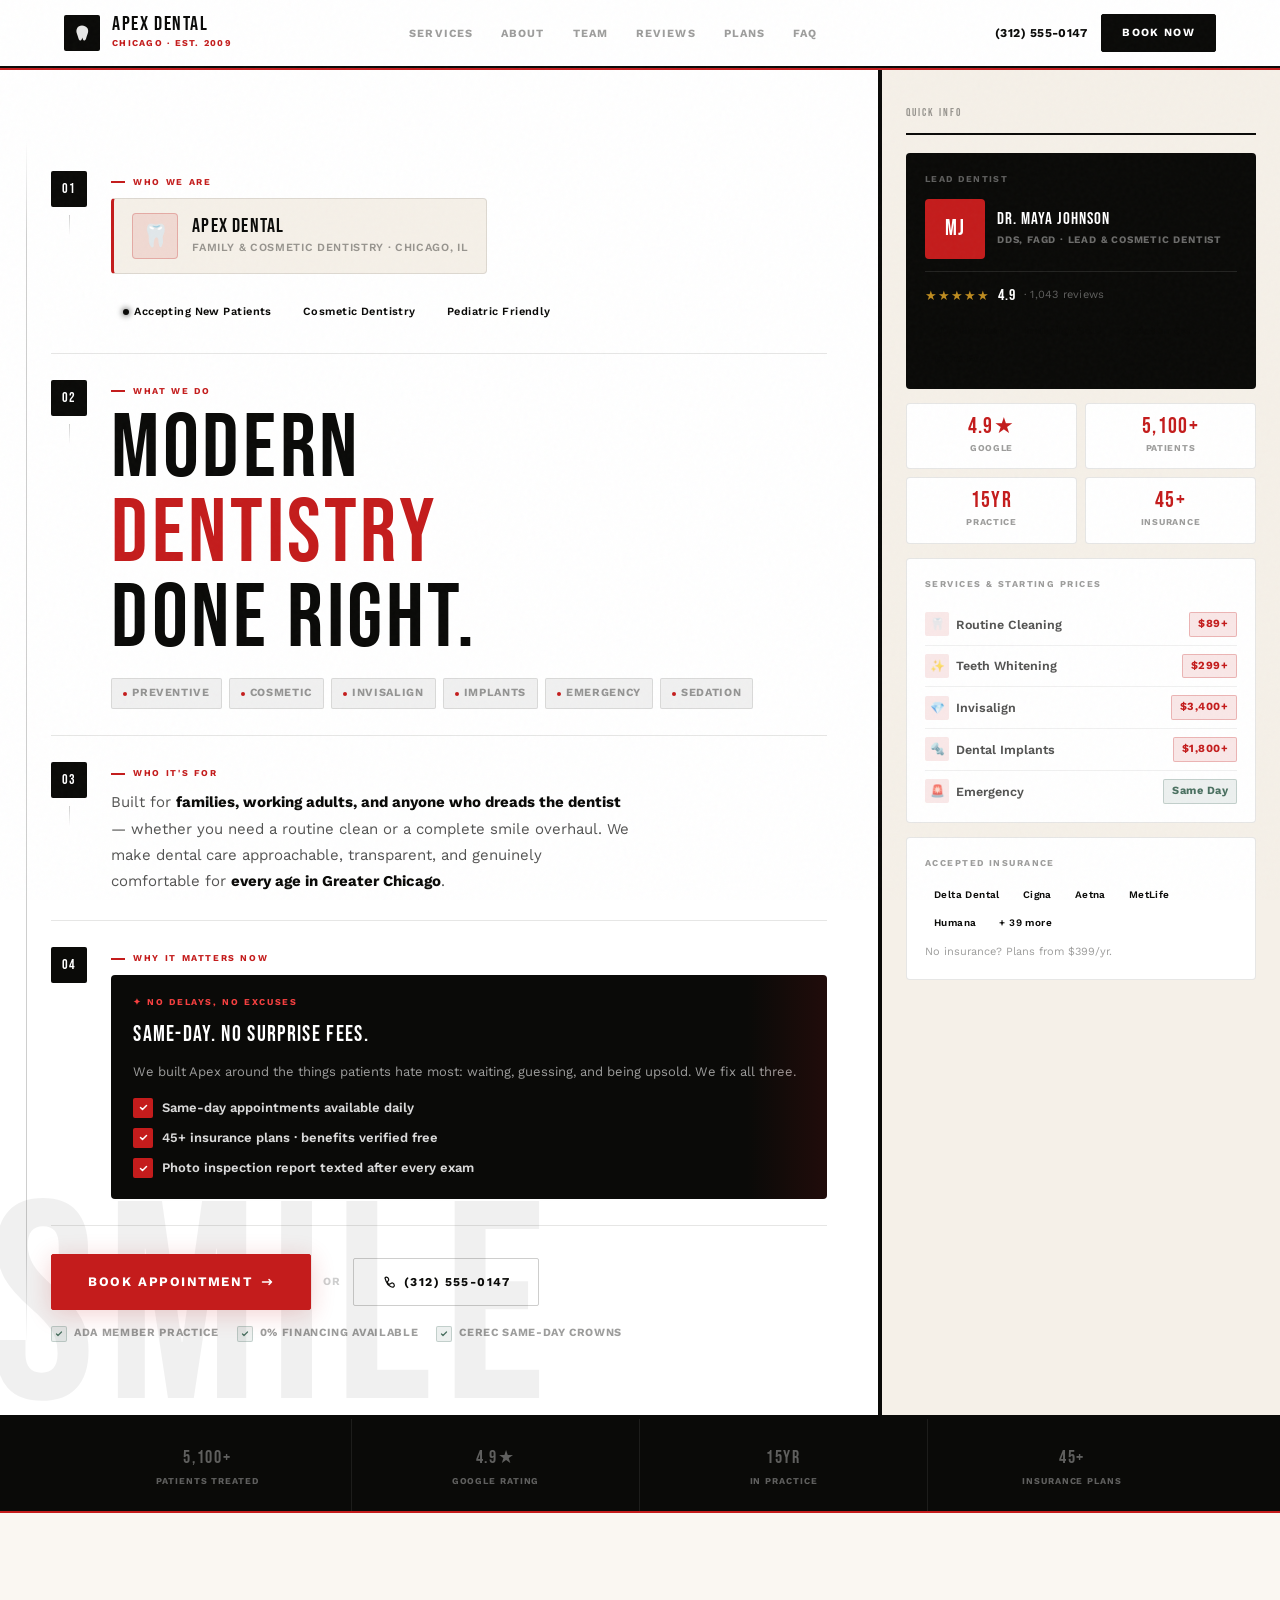
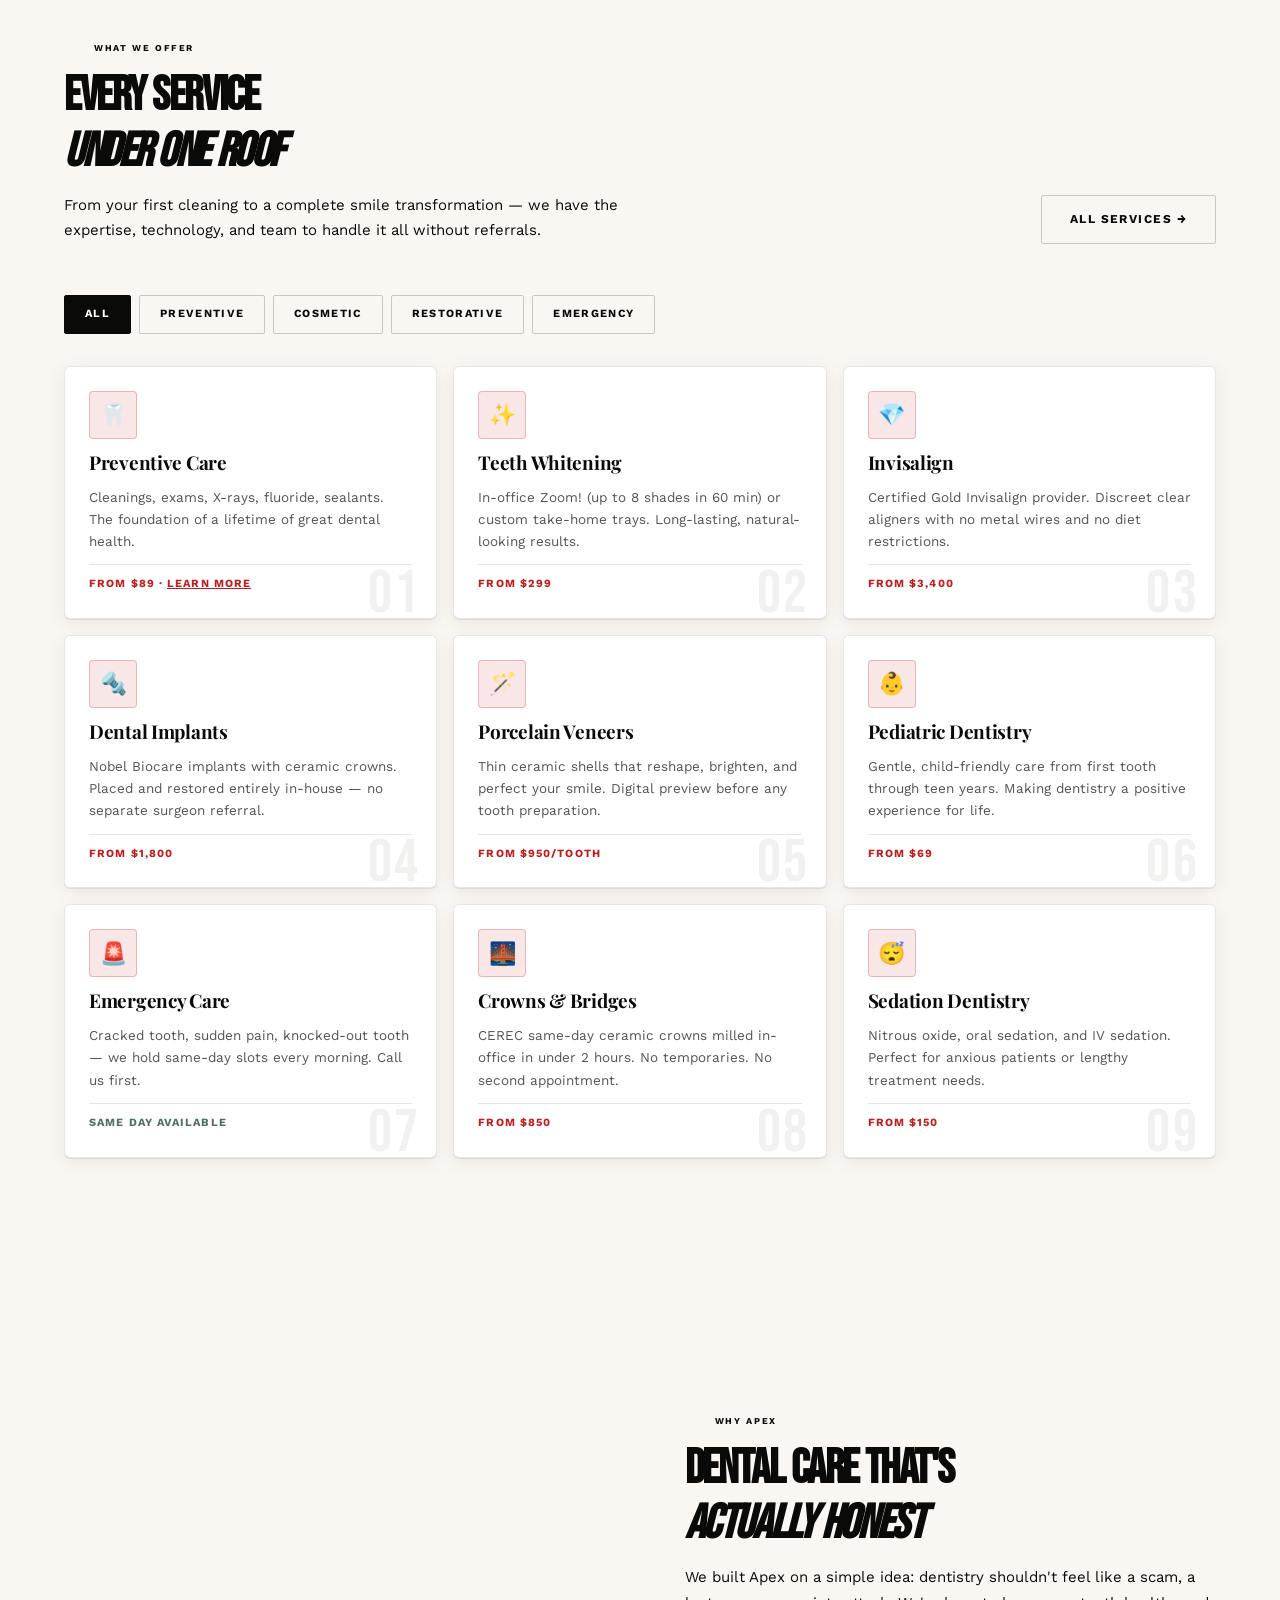
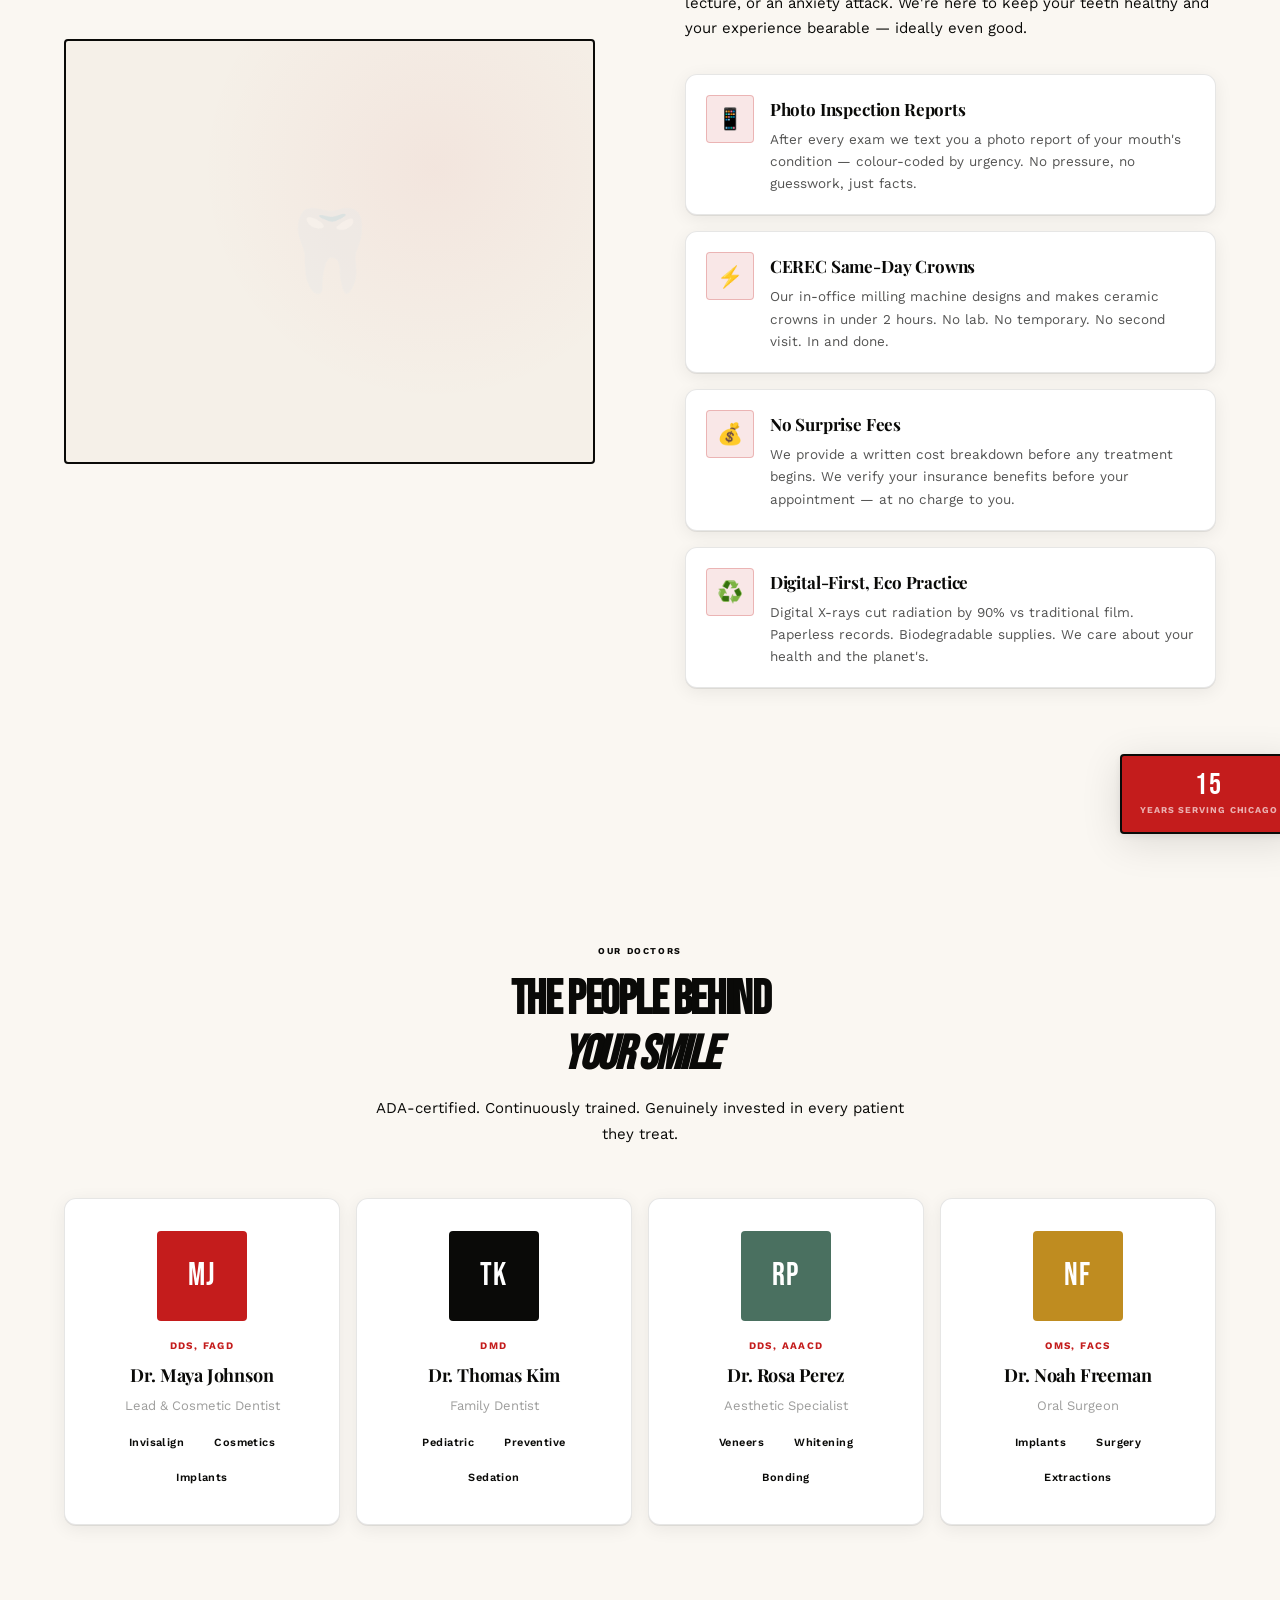
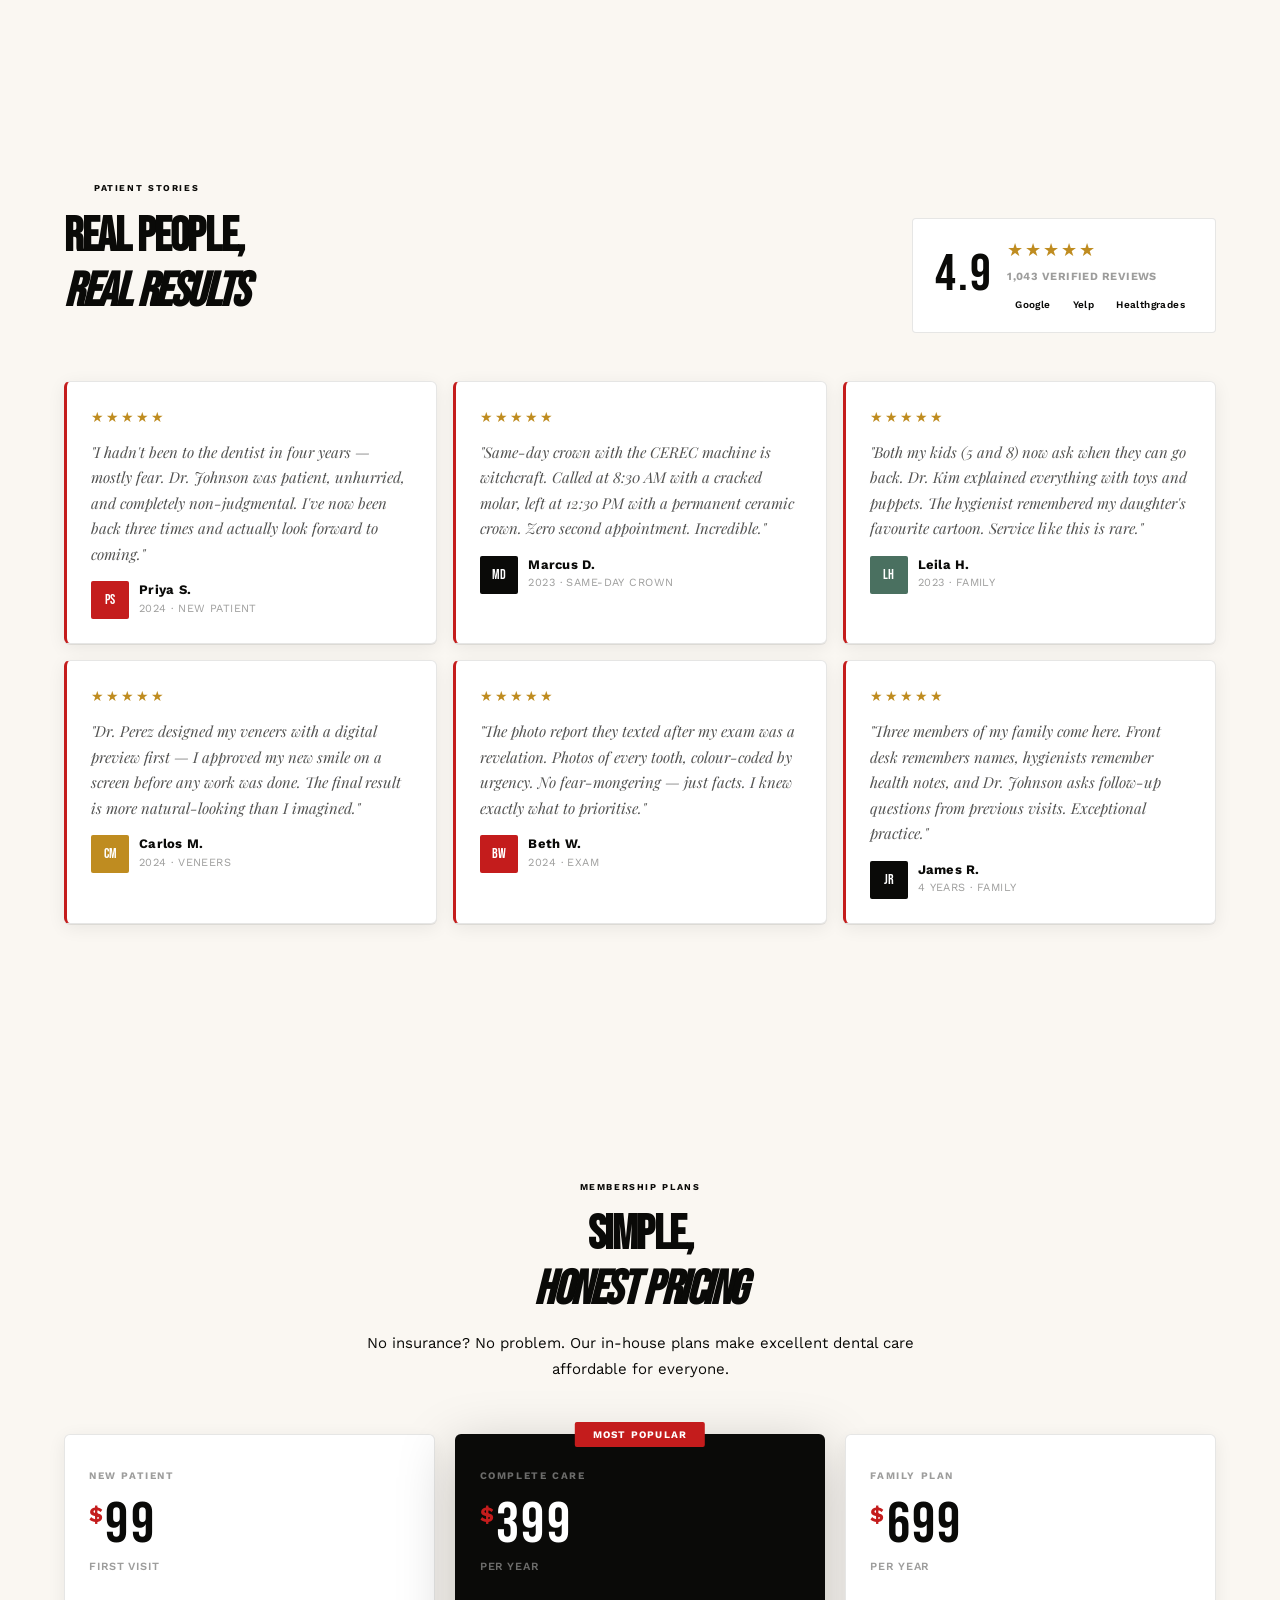
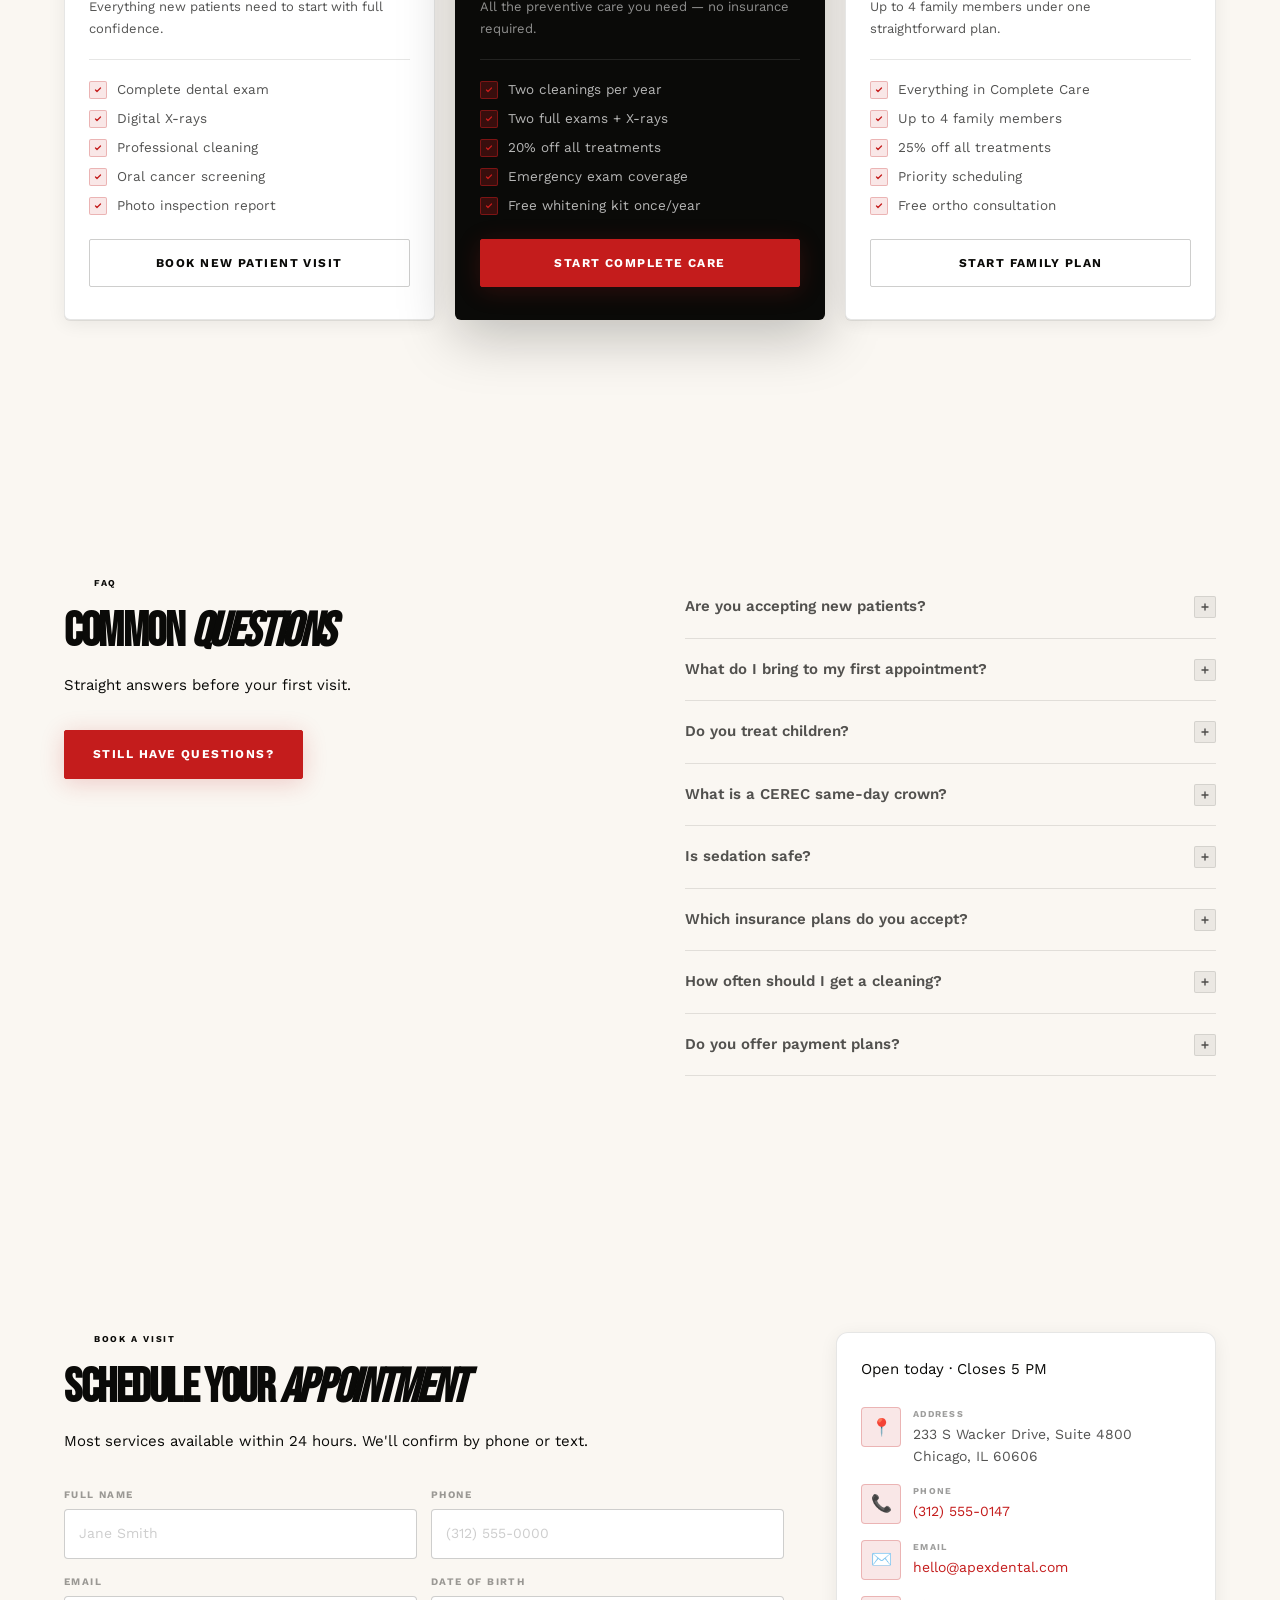
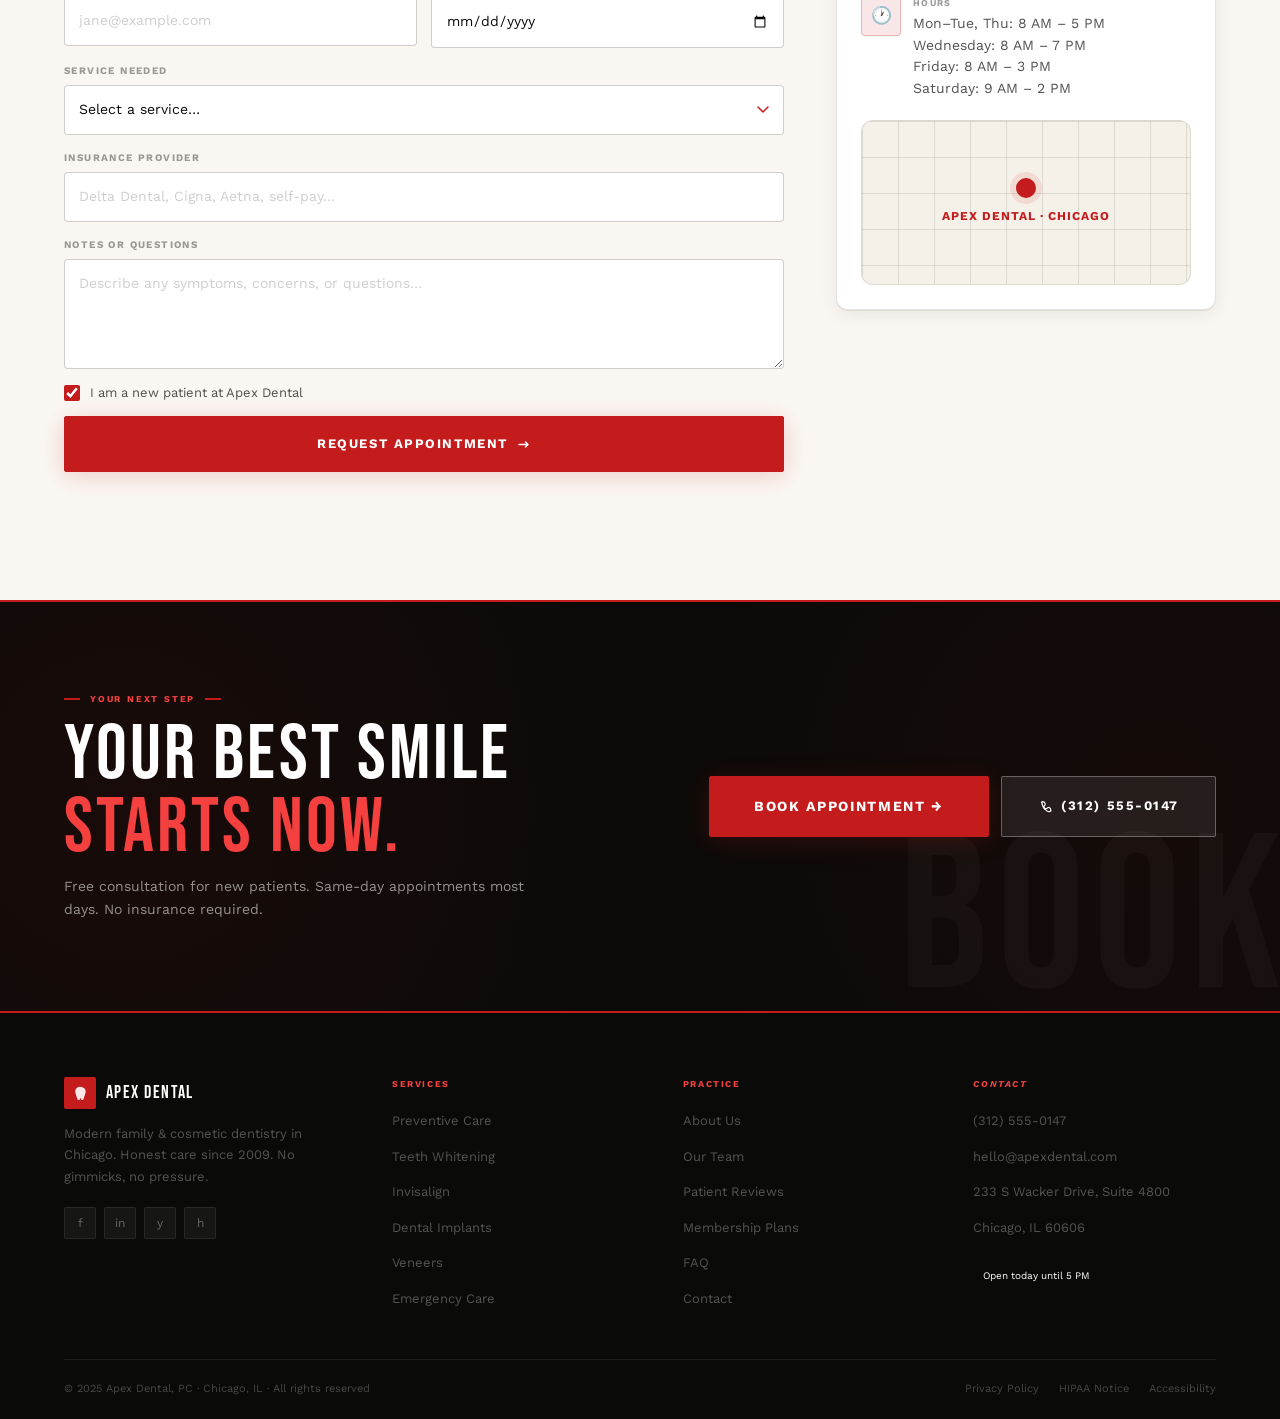
==== commit 6c56a478: "Initial commit: Lumina Dental landing page with full project structure Add complete dark luxury dent" ====
--- a/index.html
+++ b/index.html
@@ -3,16 +3,16 @@
 <head>
   <meta charset="UTF-8">
   <meta name="viewport" content="width=device-width, initial-scale=1.0">
-  <meta name="description" content="Lumina Dental — Luxury cosmetic and restorative dentistry in Beverly Hills. Smile makeovers, Invisalign Platinum, implants, and concierge dental care.">
-  <meta property="og:title"       content="Lumina Dental · Luxury Cosmetic Dentistry Beverly Hills">
-  <meta property="og:description" content="Where artistry meets dentistry. Bespoke smile design for the discerning patient.">
+  <meta name="description" content="Apex Dental — Modern family and cosmetic dentistry in Chicago, IL. Bold, honest, no-nonsense care. Same-day appointments available.">
+  <meta property="og:title"       content="Apex Dental · Modern Dentistry Chicago">
+  <meta property="og:description" content="No anxiety, no surprises, no waiting. Modern dental care in Chicago.">
   <meta property="og:type"        content="website">
-  <meta name="theme-color"        content="#070A0F">
-  <title>Lumina Dental | Luxury Cosmetic & Restorative Dentistry · Beverly Hills</title>
+  <meta name="theme-color"        content="#0A0A08">
+  <title>Apex Dental | Modern Family & Cosmetic Dentistry · Chicago, IL</title>
 
   <link rel="preconnect" href="https://fonts.googleapis.com">
   <link rel="preconnect" href="https://fonts.gstatic.com" crossorigin>
-  <link href="https://fonts.googleapis.com/css2?family=Cormorant+Garamond:ital,wght@0,400;0,500;0,600;0,700;1,400;1,600;1,700&family=DM+Sans:wght@300;400;500;600&display=swap" rel="stylesheet">
+  <link href="https://fonts.googleapis.com/css2?family=Bebas+Neue&family=Playfair+Display:ital,wght@0,600;0,700;1,600;1,700&family=Work+Sans:wght@300;400;500;600;700&display=swap" rel="stylesheet">
 
   <link rel="stylesheet" href="css/variables.css">
   <link rel="stylesheet" href="css/reset.css">
@@ -21,412 +21,423 @@
 </head>
 <body>
 
-<!-- ══════════════════════════════════════════════
+<!-- ══════════════════════════════════════════════════════
      NAVIGATION
-══════════════════════════════════════════════ -->
+══════════════════════════════════════════════════════ -->
 <header>
   <nav class="nav" role="navigation" aria-label="Main navigation">
     <div class="container nav__inner">
-      <a href="#" class="nav__logo" aria-label="Lumina Dental home">
+
+      <a href="#" class="nav__logo" aria-label="Apex Dental home">
         <div class="nav__logo-mark" aria-hidden="true">
-          <svg width="22" height="22" viewBox="0 0 22 22" fill="none">
-            <path d="M11 3C8.4 3 6.5 4.3 5.5 6.2 4.6 7.9 4.5 9.8 5.2 12 6 14.5 6.5 16.2 7.1 17.9 7.7 19.5 8.4 20.5 9.5 20.5c1.2 0 1.7-1.7 2-3.3.3 1.6.8 3.3 2 3.3 1.1 0 1.8-.8 2.4-2.6.6-1.7 1.1-3.4 1.9-5.9.7-2.2.6-4.1-.3-5.8C16.5 4.3 14.6 3 12 3L11 3z" fill="#070A0F" opacity="0.9"/>
+          <svg width="20" height="20" viewBox="0 0 20 20" fill="none">
+            <path d="M10 2.5C7.8 2.5 6 3.6 5.1 5.2 4.3 6.7 4.2 8.4 4.8 10.3c.7 2.2 1.2 3.7 1.7 5.1.5 1.4 1.1 2.1 2 2.1.9 0 1.5-1.5 1.8-3 .3 1.5.9 3 1.8 3 .9 0 1.5-.7 2-2.1.5-1.4 1-2.9 1.7-5.1.6-1.9.5-3.6-.3-5.1C13.9 3.5 12.2 2.5 10 2.5z" fill="white" opacity="0.9"/>
           </svg>
         </div>
         <div>
-          <div class="nav__logo-name">Lumina Dental</div>
-          <div class="nav__logo-sub">Luxury Dentistry · Beverly Hills</div>
+          <div class="nav__logo-name">Apex Dental</div>
+          <div class="nav__logo-sub">Chicago · Est. 2009</div>
         </div>
       </a>
 
       <ul class="nav__links" role="list">
         <li><a class="nav__link" href="#services">Services</a></li>
-        <li><a class="nav__link" href="#about">Studio</a></li>
-        <li><a class="nav__link" href="#team">Doctors</a></li>
-        <li><a class="nav__link" href="#reviews">Stories</a></li>
-        <li><a class="nav__link" href="#pricing">Membership</a></li>
+        <li><a class="nav__link" href="#about">About</a></li>
+        <li><a class="nav__link" href="#team">Team</a></li>
+        <li><a class="nav__link" href="#reviews">Reviews</a></li>
+        <li><a class="nav__link" href="#pricing">Plans</a></li>
         <li><a class="nav__link" href="#faq">FAQ</a></li>
       </ul>
 
       <div class="nav__right">
-        <a class="nav__phone" href="tel:+13105550182">(310) 555-0182</a>
-        <a class="btn btn--gold btn--sm" href="#contact">Book Consultation</a>
+        <a class="nav__phone" href="tel:+13125550147">(312) 555-0147</a>
+        <a class="btn btn--ink btn--sm" href="#contact">Book Now</a>
         <button class="nav__hamburger" aria-label="Toggle menu" aria-expanded="false">
           <span></span><span></span><span></span>
         </button>
       </div>
+
     </div>
   </nav>
 
   <nav class="nav__drawer" aria-label="Mobile navigation">
     <div class="nav__drawer-links">
       <a class="nav__drawer-link" href="#services">Services</a>
-      <a class="nav__drawer-link" href="#about">Our Studio</a>
-      <a class="nav__drawer-link" href="#team">Our Doctors</a>
-      <a class="nav__drawer-link" href="#reviews">Patient Stories</a>
-      <a class="nav__drawer-link" href="#pricing">Membership</a>
+      <a class="nav__drawer-link" href="#about">About</a>
+      <a class="nav__drawer-link" href="#team">Our Team</a>
+      <a class="nav__drawer-link" href="#reviews">Reviews</a>
+      <a class="nav__drawer-link" href="#pricing">Plans</a>
       <a class="nav__drawer-link" href="#faq">FAQ</a>
       <a class="nav__drawer-link" href="#contact">Contact</a>
     </div>
     <div class="nav__drawer-cta">
-      <a class="btn btn--gold btn--full" href="#contact">Book Consultation</a>
-      <a class="btn btn--ghost btn--full" href="tel:+13105550182">(310) 555-0182</a>
+      <a class="btn btn--red btn--full" href="#contact">Book Appointment</a>
+      <a class="btn btn--ghost btn--full" href="tel:+13125550147">(312) 555-0147</a>
     </div>
   </nav>
 </header>
 
 <main>
 
-<!-- ══════════════════════════════════════════════
-     HERO
-══════════════════════════════════════════════ -->
+<!-- ══════════════════════════════════════════════════════
+     HERO — EDITORIAL SPLIT
+══════════════════════════════════════════════════════ -->
 <section id="hero" class="hero" data-section="hero" aria-label="Hero">
-
-  <!-- Left: 4 Checkpoints -->
-  <div class="hero__left">
-
-    <!-- CP 1 -->
-    <div class="checkpoint">
-      <div class="cp-step">
-        <div class="cp-num" aria-hidden="true">01</div>
-        <div class="cp-connector"></div>
-      </div>
-      <div class="cp-body">
-        <div class="cp-label">Who We Are</div>
-        <div class="cp-identity">
-          <div class="cp-identity__icon" aria-hidden="true">💎</div>
+  <!-- Giant background text -->
+  <div class="hero__bg-type" aria-hidden="true">SMILE</div>
+
+  <div class="hero__inner">
+
+    <!-- Left panel: 4 Checkpoints -->
+    <div class="hero__left">
+
+      <!-- CP 1: Who we are -->
+      <div class="checkpoint">
+        <div class="cp-step">
+          <div class="cp-num" aria-hidden="true">01</div>
+          <div class="cp-connector"></div>
+        </div>
+        <div class="cp-body">
+          <div class="cp-label">Who We Are</div>
+          <div class="cp-identity">
+            <div class="cp-identity__icon" aria-hidden="true">🦷</div>
+            <div>
+              <div class="cp-identity__name">Apex Dental</div>
+              <div class="cp-identity__sub">Family & Cosmetic Dentistry · Chicago, IL</div>
+            </div>
+          </div>
+          <div class="cp-pills">
+            <span class="pill pill--sage"><span class="status-dot" aria-hidden="true"></span>Accepting New Patients</span>
+            <span class="pill pill--red-ghost">Cosmetic Dentistry</span>
+            <span class="pill pill--paper">Pediatric Friendly</span>
+          </div>
+        </div>
+      </div>
+
+      <!-- CP 2: What we do — BIG editorial type -->
+      <div class="checkpoint">
+        <div class="cp-step">
+          <div class="cp-num" aria-hidden="true">02</div>
+          <div class="cp-connector"></div>
+        </div>
+        <div class="cp-body">
+          <div class="cp-label">What We Do</div>
+          <h1 class="cp-headline">
+            Modern
+            <em>Dentistry</em>
+            Done Right.
+          </h1>
+          <div class="cp-chips">
+            <span class="cp-chip"><span class="cp-chip-dot" aria-hidden="true"></span>Preventive</span>
+            <span class="cp-chip"><span class="cp-chip-dot" aria-hidden="true"></span>Cosmetic</span>
+            <span class="cp-chip"><span class="cp-chip-dot" aria-hidden="true"></span>Invisalign</span>
+            <span class="cp-chip"><span class="cp-chip-dot" aria-hidden="true"></span>Implants</span>
+            <span class="cp-chip"><span class="cp-chip-dot" aria-hidden="true"></span>Emergency</span>
+            <span class="cp-chip"><span class="cp-chip-dot" aria-hidden="true"></span>Sedation</span>
+          </div>
+        </div>
+      </div>
+
+      <!-- CP 3: Who it's for -->
+      <div class="checkpoint">
+        <div class="cp-step">
+          <div class="cp-num" aria-hidden="true">03</div>
+          <div class="cp-connector"></div>
+        </div>
+        <div class="cp-body">
+          <div class="cp-label">Who It's For</div>
+          <p class="cp-audience">
+            Built for <strong>families, working adults, and anyone who dreads the dentist</strong>
+            — whether you need a routine clean or a complete smile overhaul.
+            We make dental care approachable, transparent, and genuinely comfortable
+            for <strong>every age in Greater Chicago</strong>.
+          </p>
+        </div>
+      </div>
+
+      <!-- CP 4: Why now -->
+      <div class="checkpoint">
+        <div class="cp-step">
+          <div class="cp-num" aria-hidden="true">04</div>
+        </div>
+        <div class="cp-body">
+          <div class="cp-label">Why It Matters Now</div>
+          <div class="cp-highlight">
+            <div class="cp-highlight__tag">✦ No delays, no excuses</div>
+            <div class="cp-highlight__title">Same-Day. No Surprise Fees.</div>
+            <div class="cp-highlight__body">We built Apex around the things patients hate most: waiting, guessing, and being upsold. We fix all three.</div>
+            <div class="cp-highlight__items">
+              <div class="cp-highlight__item">
+                <div class="check-square" aria-hidden="true">
+                  <svg width="9" height="9" viewBox="0 0 9 9" fill="none"><path d="M1.5 4.5l2 2 4-4" stroke="white" stroke-width="1.5" stroke-linecap="round" stroke-linejoin="round"/></svg>
+                </div>
+                Same-day appointments available daily
+              </div>
+              <div class="cp-highlight__item">
+                <div class="check-square" aria-hidden="true">
+                  <svg width="9" height="9" viewBox="0 0 9 9" fill="none"><path d="M1.5 4.5l2 2 4-4" stroke="white" stroke-width="1.5" stroke-linecap="round" stroke-linejoin="round"/></svg>
+                </div>
+                45+ insurance plans · benefits verified free
+              </div>
+              <div class="cp-highlight__item">
+                <div class="check-square" aria-hidden="true">
+                  <svg width="9" height="9" viewBox="0 0 9 9" fill="none"><path d="M1.5 4.5l2 2 4-4" stroke="white" stroke-width="1.5" stroke-linecap="round" stroke-linejoin="round"/></svg>
+                </div>
+                Photo inspection report texted after every exam
+              </div>
+            </div>
+          </div>
+        </div>
+      </div>
+
+      <!-- CTAs -->
+      <div class="hero__cta">
+        <a class="btn btn--red btn--lg" href="#contact">
+          Book Appointment
+          <svg width="14" height="14" viewBox="0 0 14 14" fill="none" aria-hidden="true"><path d="M2.5 7H11.5M9 4.5L11.5 7L9 9.5" stroke="currentColor" stroke-width="1.5" stroke-linecap="round" stroke-linejoin="round"/></svg>
+        </a>
+        <span class="hero__cta-divider" aria-hidden="true">or</span>
+        <a class="btn btn--ghost" href="tel:+13125550147">
+          <svg width="14" height="14" viewBox="0 0 14 14" fill="none" aria-hidden="true"><path d="M3 3s1-1.5 2.5-.5C6.5 3.2 7 4.8 6.5 5.5 6 6.2 5.5 6.2 5.5 7.2c0 1 1 2 2 2 1 0 1-.5 1.7-1C10 7.7 11.3 8.2 12 9.2 13 11 11.5 12 11.5 12s-1 .5-3-.5-4-4-4.5-5.5S3 3 3 3z" stroke="currentColor" stroke-width="1.2" stroke-linecap="round" stroke-linejoin="round"/></svg>
+          (312) 555-0147
+        </a>
+      </div>
+
+      <div class="hero__trust">
+        <div class="hero__trust-item">
+          <div class="hero__trust-check" aria-hidden="true">
+            <svg width="8" height="8" viewBox="0 0 8 8" fill="none"><path d="M1.5 4L3 5.5L6.5 2" stroke="#4A7060" stroke-width="1.3" stroke-linecap="round" stroke-linejoin="round"/></svg>
+          </div>
+          ADA Member Practice
+        </div>
+        <div class="hero__trust-item">
+          <div class="hero__trust-check" aria-hidden="true">
+            <svg width="8" height="8" viewBox="0 0 8 8" fill="none"><path d="M1.5 4L3 5.5L6.5 2" stroke="#4A7060" stroke-width="1.3" stroke-linecap="round" stroke-linejoin="round"/></svg>
+          </div>
+          0% Financing Available
+        </div>
+        <div class="hero__trust-item">
+          <div class="hero__trust-check" aria-hidden="true">
+            <svg width="8" height="8" viewBox="0 0 8 8" fill="none"><path d="M1.5 4L3 5.5L6.5 2" stroke="#4A7060" stroke-width="1.3" stroke-linecap="round" stroke-linejoin="round"/></svg>
+          </div>
+          CEREC Same-Day Crowns
+        </div>
+      </div>
+
+    </div><!-- /hero__left -->
+
+    <!-- Right sidebar -->
+    <aside class="hero__right" aria-label="Quick info">
+
+      <div class="hero__right-header">Quick info</div>
+
+      <!-- Doctor card -->
+      <div class="profile-card s-card">
+        <div class="s-card-label" style="color:rgba(255,255,255,.35)">Lead Dentist</div>
+        <div class="profile-card__head">
+          <div class="profile-card__avatar" aria-label="Dr. Maya Johnson initials">MJ</div>
           <div>
-            <div class="cp-identity__name">Lumina Dental</div>
-            <div class="cp-identity__sub">Luxury Cosmetic Dentistry · Beverly Hills, CA</div>
-          </div>
-        </div>
-        <div class="cp-pills">
-          <span class="pill pill--teal"><span class="status-dot" aria-hidden="true"></span>Accepting New Patients</span>
-          <span class="pill pill--gold">Concierge Practice</span>
-          <span class="pill pill--ghost">Invisalign Platinum</span>
-        </div>
-      </div>
-    </div>
-
-    <!-- CP 2 -->
-    <div class="checkpoint">
-      <div class="cp-step">
-        <div class="cp-num" aria-hidden="true">02</div>
-        <div class="cp-connector"></div>
-      </div>
-      <div class="cp-body">
-        <div class="cp-label">What We Do</div>
-        <h1 class="cp-headline">
-          Where Artistry<br>
-          Meets <em>Dentistry.</em>
-        </h1>
-        <div class="cp-chips">
-          <span class="cp-chip"><span class="cp-chip-dot" aria-hidden="true"></span>Smile Makeovers</span>
-          <span class="cp-chip"><span class="cp-chip-dot" aria-hidden="true"></span>Porcelain Veneers</span>
-          <span class="cp-chip"><span class="cp-chip-dot" aria-hidden="true"></span>Invisalign</span>
-          <span class="cp-chip"><span class="cp-chip-dot" aria-hidden="true"></span>Dental Implants</span>
-          <span class="cp-chip"><span class="cp-chip-dot" aria-hidden="true"></span>Full-Mouth Rehab</span>
-          <span class="cp-chip"><span class="cp-chip-dot" aria-hidden="true"></span>IV Sedation</span>
-        </div>
-      </div>
-    </div>
-
-    <!-- CP 3 -->
-    <div class="checkpoint">
-      <div class="cp-step">
-        <div class="cp-num" aria-hidden="true">03</div>
-        <div class="cp-connector"></div>
-      </div>
-      <div class="cp-body">
-        <div class="cp-label">Who It's For</div>
-        <p class="cp-audience">
-          Designed for <strong>discerning patients</strong> who expect more — executives,
-          performers, and anyone who understands that their smile is their most
-          visible asset. We work without rush, without pressure, and without compromise
-          on <strong>craft or materials</strong>.
-        </p>
-      </div>
-    </div>
-
-    <!-- CP 4 -->
-    <div class="checkpoint">
-      <div class="cp-step">
-        <div class="cp-num" aria-hidden="true">04</div>
-      </div>
-      <div class="cp-body">
-        <div class="cp-label">Why It Matters Now</div>
-        <div class="cp-highlight">
-          <div class="cp-highlight__tag">✦ Your smile is your first impression</div>
-          <div class="cp-highlight__title">See your result before we begin</div>
-          <div class="cp-highlight__body">Digital Smile Design lets you approve your new smile in our studio before a single tooth is touched. No surprises. Just the smile you envisioned.</div>
-          <div class="cp-highlight__items">
-            <div class="cp-highlight__item">
-              <div class="check-circle" aria-hidden="true">
-                <svg width="9" height="9" viewBox="0 0 9 9" fill="none"><path d="M1.5 4.5l2 2 4-4" stroke="#070A0F" stroke-width="1.5" stroke-linecap="round" stroke-linejoin="round"/></svg>
-              </div>
-              Digital preview before any treatment
-            </div>
-            <div class="cp-highlight__item">
-              <div class="check-circle" aria-hidden="true">
-                <svg width="9" height="9" viewBox="0 0 9 9" fill="none"><path d="M1.5 4.5l2 2 4-4" stroke="#070A0F" stroke-width="1.5" stroke-linecap="round" stroke-linejoin="round"/></svg>
-              </div>
-              5-year cosmetic warranty on all restorations
-            </div>
-            <div class="cp-highlight__item">
-              <div class="check-circle" aria-hidden="true">
-                <svg width="9" height="9" viewBox="0 0 9 9" fill="none"><path d="M1.5 4.5l2 2 4-4" stroke="#070A0F" stroke-width="1.5" stroke-linecap="round" stroke-linejoin="round"/></svg>
-              </div>
-              Private suites · 24-hr emergency access
-            </div>
-          </div>
-        </div>
-      </div>
-    </div>
-
-    <div class="hero__cta">
-      <a class="btn btn--gold btn--lg" href="#contact">
-        Book Private Consultation
-        <svg width="14" height="14" viewBox="0 0 14 14" fill="none" aria-hidden="true"><path d="M2.5 7H11.5M9 4.5L11.5 7L9 9.5" stroke="currentColor" stroke-width="1.5" stroke-linecap="round" stroke-linejoin="round"/></svg>
-      </a>
-      <span class="hero__cta-divider" aria-hidden="true">or</span>
-      <a class="btn btn--ghost" href="tel:+13105550182">
-        <svg width="14" height="14" viewBox="0 0 14 14" fill="none" aria-hidden="true"><path d="M3 3s1-1.5 2.5-.5C6.5 3.2 7 4.8 6.5 5.5 6 6.2 5.5 6.2 5.5 7.2c0 1 1 2 2 2 1 0 1-.5 1.7-1C10 7.7 11.3 8.2 12 9.2 13 11 11.5 12 11.5 12s-1 .5-3-.5-4-4-4.5-5.5S3 3 3 3z" stroke="currentColor" stroke-width="1.2" stroke-linecap="round" stroke-linejoin="round"/></svg>
-        (310) 555-0182
-      </a>
-    </div>
-
-    <div class="hero__trust">
-      <div class="hero__trust-item">
-        <div class="hero__trust-check" aria-hidden="true">
-          <svg width="8" height="8" viewBox="0 0 8 8" fill="none"><path d="M1.5 4L3 5.5L6.5 2" stroke="#2ABFAD" stroke-width="1.3" stroke-linecap="round" stroke-linejoin="round"/></svg>
-        </div>
-        ADA & AACD Member
-      </div>
-      <div class="hero__trust-item">
-        <div class="hero__trust-check" aria-hidden="true">
-          <svg width="8" height="8" viewBox="0 0 8 8" fill="none"><path d="M1.5 4L3 5.5L6.5 2" stroke="#2ABFAD" stroke-width="1.3" stroke-linecap="round" stroke-linejoin="round"/></svg>
-        </div>
-        0% Financing Available
-      </div>
-      <div class="hero__trust-item">
-        <div class="hero__trust-check" aria-hidden="true">
-          <svg width="8" height="8" viewBox="0 0 8 8" fill="none"><path d="M1.5 4L3 5.5L6.5 2" stroke="#2ABFAD" stroke-width="1.3" stroke-linecap="round" stroke-linejoin="round"/></svg>
-        </div>
-        5-Year Cosmetic Warranty
-      </div>
-    </div>
-  </div>
-
-  <!-- Right Sidebar -->
-  <aside class="hero__right" aria-label="Quick info">
-
-    <div class="profile-card s-card">
-      <div class="s-card-label" style="color:rgba(201,168,76,0.45)">Lead Cosmetic Dentist</div>
-      <div class="profile-card__head">
-        <div class="profile-card__avatar" aria-label="Dr. Alexandra Voss initials">AV</div>
-        <div>
-          <div class="profile-card__name">Dr. Alexandra Voss</div>
-          <div class="profile-card__role">DDS, FAGD · Smile Design Specialist</div>
-        </div>
-      </div>
-      <div class="profile-card__divider"></div>
-      <div class="profile-card__rating">
-        <span style="color:var(--gold-400);font-size:13px;letter-spacing:1px;">★★★★★</span>
-        <span class="profile-card__score">4.9</span>
-        <span class="profile-card__count">· 1,124 reviews</span>
-      </div>
-      <div class="profile-card__pills">
-        <span class="pill pill--gold">AACD Member</span>
-        <span class="pill pill--gold">DSD Certified</span>
-        <span class="pill pill--ghost">Invisalign Platinum</span>
-        <span class="pill pill--ghost">22 Yrs Experience</span>
-      </div>
-    </div>
-
-    <div class="s-stats" role="list">
-      <div class="s-stat"><div class="s-stat__num">4.9★</div><div class="s-stat__label">Google Rating</div></div>
-      <div class="s-stat"><div class="s-stat__num">4,800+</div><div class="s-stat__label">Smiles Done</div></div>
-      <div class="s-stat"><div class="s-stat__num">22yr</div><div class="s-stat__label">In Practice</div></div>
-      <div class="s-stat"><div class="s-stat__num">50+</div><div class="s-stat__label">Insurance</div></div>
-    </div>
-
-    <div class="s-card">
-      <div class="s-card-label">Signature Services</div>
-      <div class="s-service-row">
-        <span class="s-service-name"><span class="s-service-icon" aria-hidden="true">💎</span>Smile Makeover</span>
-        <span class="s-service-price">From $8,500</span>
-      </div>
-      <div class="s-service-row">
-        <span class="s-service-name"><span class="s-service-icon" aria-hidden="true">✨</span>Porcelain Veneers</span>
-        <span class="s-service-price">From $1,400</span>
-      </div>
-      <div class="s-service-row">
-        <span class="s-service-name"><span class="s-service-icon" aria-hidden="true">💎</span>Invisalign Platinum</span>
-        <span class="s-service-price">From $5,200</span>
-      </div>
-      <div class="s-service-row">
-        <span class="s-service-name"><span class="s-service-icon" aria-hidden="true">🔩</span>Dental Implants</span>
-        <span class="s-service-price">From $3,400</span>
-      </div>
-      <div class="s-service-row">
-        <span class="s-service-name"><span class="s-service-icon" aria-hidden="true">🚨</span>Emergency Concierge</span>
-        <span class="s-service-price" style="background:var(--teal-dim);color:var(--teal);border-color:var(--teal-line)">Priority</span>
-      </div>
-    </div>
-
-    <div class="s-card">
-      <div class="s-card-label">Accepted Insurance</div>
-      <div style="display:flex;flex-wrap:wrap;gap:6px;margin-bottom:10px">
-        <span class="pill pill--gold" style="font-size:10.5px;padding:4px 10px">Delta Dental</span>
-        <span class="pill pill--gold" style="font-size:10.5px;padding:4px 10px">Cigna</span>
-        <span class="pill pill--gold" style="font-size:10.5px;padding:4px 10px">Aetna</span>
-        <span class="pill pill--ghost" style="font-size:10.5px;padding:4px 10px">MetLife</span>
-        <span class="pill pill--ghost" style="font-size:10.5px;padding:4px 10px">Humana</span>
-        <span class="pill pill--ghost" style="font-size:10.5px;padding:4px 10px">+ 44 more</span>
-      </div>
-      <div style="font-size:11px;color:var(--ivory-30);font-style:italic">No insurance? Membership plans from $699/yr.</div>
-    </div>
-  </aside>
+            <div class="profile-card__name">Dr. Maya Johnson</div>
+            <div class="profile-card__role">DDS, FAGD · Lead & Cosmetic Dentist</div>
+          </div>
+        </div>
+        <div class="profile-card__divider"></div>
+        <div class="profile-card__rating">
+          <span style="color:var(--ochre);font-size:13px;letter-spacing:1px;">★★★★★</span>
+          <span class="profile-card__score">4.9</span>
+          <span class="profile-card__count">· 1,043 reviews</span>
+        </div>
+        <div class="profile-card__pills">
+          <span class="pill pill--red-ghost" style="font-size:10px;padding:3px 9px">ADA Member</span>
+          <span class="pill pill--paper" style="font-size:10px;padding:3px 9px">Invisalign Gold</span>
+          <span class="pill pill--paper" style="font-size:10px;padding:3px 9px">Sedation Cert.</span>
+          <span class="pill pill--paper" style="font-size:10px;padding:3px 9px">15 Yrs Exp</span>
+        </div>
+      </div>
+
+      <!-- Stats grid -->
+      <div class="s-stats" role="list">
+        <div class="s-stat"><div class="s-stat__num">4.9★</div><div class="s-stat__label">Google</div></div>
+        <div class="s-stat"><div class="s-stat__num">5,100+</div><div class="s-stat__label">Patients</div></div>
+        <div class="s-stat"><div class="s-stat__num">15yr</div><div class="s-stat__label">Practice</div></div>
+        <div class="s-stat"><div class="s-stat__num">45+</div><div class="s-stat__label">Insurance</div></div>
+      </div>
+
+      <!-- Services -->
+      <div class="s-card">
+        <div class="s-card-label">Services & Starting Prices</div>
+        <div class="s-service-row">
+          <span class="s-service-name"><span class="s-service-icon" aria-hidden="true">🦷</span>Routine Cleaning</span>
+          <span class="s-service-price">$89+</span>
+        </div>
+        <div class="s-service-row">
+          <span class="s-service-name"><span class="s-service-icon" aria-hidden="true">✨</span>Teeth Whitening</span>
+          <span class="s-service-price">$299+</span>
+        </div>
+        <div class="s-service-row">
+          <span class="s-service-name"><span class="s-service-icon" aria-hidden="true">💎</span>Invisalign</span>
+          <span class="s-service-price">$3,400+</span>
+        </div>
+        <div class="s-service-row">
+          <span class="s-service-name"><span class="s-service-icon" aria-hidden="true">🔩</span>Dental Implants</span>
+          <span class="s-service-price">$1,800+</span>
+        </div>
+        <div class="s-service-row">
+          <span class="s-service-name"><span class="s-service-icon" aria-hidden="true">🚨</span>Emergency</span>
+          <span class="s-service-price" style="background:var(--sage-dim);color:var(--sage);border-color:rgba(74,112,96,.25)">Same Day</span>
+        </div>
+      </div>
+
+      <!-- Insurance -->
+      <div class="s-card">
+        <div class="s-card-label">Accepted Insurance</div>
+        <div style="display:flex;flex-wrap:wrap;gap:5px;margin-bottom:9px">
+          <span class="pill pill--red-ghost" style="font-size:10px;padding:3px 9px">Delta Dental</span>
+          <span class="pill pill--red-ghost" style="font-size:10px;padding:3px 9px">Cigna</span>
+          <span class="pill pill--red-ghost" style="font-size:10px;padding:3px 9px">Aetna</span>
+          <span class="pill pill--paper" style="font-size:10px;padding:3px 9px">MetLife</span>
+          <span class="pill pill--paper" style="font-size:10px;padding:3px 9px">Humana</span>
+          <span class="pill pill--paper" style="font-size:10px;padding:3px 9px">+ 39 more</span>
+        </div>
+        <div style="font-size:11px;color:var(--ink-40)">No insurance? Plans from $399/yr.</div>
+      </div>
+
+    </aside>
+  </div>
 </section>
 
-<!-- ══════════════════════════════════════════════
+<!-- ══════════════════════════════════════════════════════
      STAT STRIP
-══════════════════════════════════════════════ -->
+══════════════════════════════════════════════════════ -->
 <div class="stat-strip" role="region" aria-label="Key statistics">
   <div class="container">
     <div class="stat-strip__inner">
       <div class="stat-strip__item">
-        <div class="stat-strip__num"><span data-count="4800" data-suffix="+">4,800+</span></div>
-        <div class="stat-strip__label">Smiles Transformed</div>
+        <div class="stat-strip__num"><span data-count="5100" data-suffix="+">5,100+</span></div>
+        <div class="stat-strip__label">Patients Treated</div>
       </div>
       <div class="stat-strip__item">
         <div class="stat-strip__num"><span data-count="4.9" data-suffix="★" data-float="true">4.9★</span></div>
         <div class="stat-strip__label">Google Rating</div>
       </div>
       <div class="stat-strip__item">
-        <div class="stat-strip__num"><span data-count="22" data-suffix="yr">22yr</span></div>
+        <div class="stat-strip__num"><span data-count="15" data-suffix="yr">15yr</span></div>
         <div class="stat-strip__label">In Practice</div>
       </div>
       <div class="stat-strip__item">
-        <div class="stat-strip__num"><span data-count="50" data-suffix="+">50+</span></div>
+        <div class="stat-strip__num"><span data-count="45" data-suffix="+">45+</span></div>
         <div class="stat-strip__label">Insurance Plans</div>
       </div>
     </div>
   </div>
 </div>
 
-<!-- ══════════════════════════════════════════════
+<!-- ══════════════════════════════════════════════════════
      SERVICES
-══════════════════════════════════════════════ -->
-<section id="services" class="section section--dark" data-section="services" aria-labelledby="services-heading">
+══════════════════════════════════════════════════════ -->
+<section id="services" class="section section--white" data-section="services" aria-labelledby="services-heading">
   <div class="container">
-    <div class="section-header section-header--split" style="display:flex;justify-content:space-between;align-items:flex-end;flex-wrap:wrap;gap:24px;margin-bottom:clamp(32px,4vw,56px)">
+
+    <div style="display:flex;justify-content:space-between;align-items:flex-end;flex-wrap:wrap;gap:24px;margin-bottom:clamp(32px,4vw,56px)">
       <div>
         <div class="eyebrow">What We Offer</div>
-        <h2 class="section-title reveal" id="services-heading">Every Service<br><em>Refined to Perfection</em></h2>
-        <p class="section-sub reveal delay-1">From preventive care to complete aesthetic transformation — every procedure is performed with precision materials and master-level technique.</p>
-      </div>
-      <a class="btn btn--gold-outline reveal delay-2" href="pages/services.html">All Services →</a>
-    </div>
-
+        <h2 class="section-title reveal" id="services-heading">Every Service<br><em>Under One Roof</em></h2>
+        <p class="section-sub reveal delay-1">From your first cleaning to a complete smile transformation — we have the expertise, technology, and team to handle it all without referrals.</p>
+      </div>
+      <a class="btn btn--ghost reveal delay-2" href="pages/services.html">All Services →</a>
+    </div>
+
+    <!-- Filter -->
     <div style="display:flex;flex-wrap:wrap;gap:8px;margin-bottom:var(--sp-8)" role="group" aria-label="Filter services">
-      <button class="btn btn--gold btn--sm active" data-filter="all">All</button>
+      <button class="btn btn--ink btn--sm active" data-filter="all">All</button>
+      <button class="btn btn--ghost btn--sm" data-filter="preventive">Preventive</button>
       <button class="btn btn--ghost btn--sm" data-filter="cosmetic">Cosmetic</button>
       <button class="btn btn--ghost btn--sm" data-filter="restorative">Restorative</button>
-      <button class="btn btn--ghost btn--sm" data-filter="orthodontics">Orthodontics</button>
-      <button class="btn btn--ghost btn--sm" data-filter="specialty">Specialty</button>
+      <button class="btn btn--ghost btn--sm" data-filter="emergency">Emergency</button>
     </div>
 
     <div class="services-grid" role="list">
-      <article class="card service-card reveal delay-1" data-category="cosmetic" role="listitem">
+
+      <article class="card service-card reveal delay-1" data-category="preventive" role="listitem">
+        <div class="service-card__number" aria-hidden="true">01</div>
+        <div class="service-card__icon" aria-hidden="true">🦷</div>
+        <div class="service-card__title">Preventive Care</div>
+        <p class="service-card__desc">Cleanings, exams, X-rays, fluoride, sealants. The foundation of a lifetime of great dental health.</p>
+        <div class="service-card__price">From $89 · <a href="pages/services.html" style="color:inherit;text-decoration:underline">Learn more</a></div>
+      </article>
+
+      <article class="card service-card reveal delay-2" data-category="cosmetic" role="listitem">
+        <div class="service-card__number" aria-hidden="true">02</div>
+        <div class="service-card__icon" aria-hidden="true">✨</div>
+        <div class="service-card__title">Teeth Whitening</div>
+        <p class="service-card__desc">In-office Zoom! (up to 8 shades in 60 min) or custom take-home trays. Long-lasting, natural-looking results.</p>
+        <div class="service-card__price">From $299</div>
+      </article>
+
+      <article class="card service-card reveal delay-3" data-category="orthodontics" role="listitem">
+        <div class="service-card__number" aria-hidden="true">03</div>
         <div class="service-card__icon" aria-hidden="true">💎</div>
-        <div class="service-card__title">Smile Makeover</div>
-        <p class="service-card__desc">Complete aesthetic transformation combining veneers, whitening, gum contouring, and bonding — custom-designed to your facial features.</p>
-        <div class="service-card__footer">
-          <span class="service-card__price">From $8,500</span>
-          <span class="service-card__arrow">→</span>
-        </div>
-      </article>
-      <article class="card service-card reveal delay-2" data-category="cosmetic" role="listitem">
-        <div class="service-card__icon" aria-hidden="true">✨</div>
-        <div class="service-card__title">Porcelain Veneers</div>
-        <p class="service-card__desc">Ultra-thin, ultra-lifelike ceramic shells crafted by our master-ceramist lab partner. Digital smile preview before any preparation.</p>
-        <div class="service-card__footer">
-          <span class="service-card__price">From $1,400/tooth</span>
-          <span class="service-card__arrow">→</span>
-        </div>
-      </article>
-      <article class="card service-card reveal delay-3" data-category="orthodontics" role="listitem">
-        <div class="service-card__icon" aria-hidden="true">💎</div>
-        <div class="service-card__title">Invisalign Platinum</div>
-        <p class="service-card__desc">Elite-tier clear aligner therapy. Platinum provider status — among the top 1% of Invisalign practitioners nationwide.</p>
-        <div class="service-card__footer">
-          <span class="service-card__price">From $5,200</span>
-          <span class="service-card__arrow">→</span>
-        </div>
-      </article>
+        <div class="service-card__title">Invisalign</div>
+        <p class="service-card__desc">Certified Gold Invisalign provider. Discreet clear aligners with no metal wires and no diet restrictions.</p>
+        <div class="service-card__price">From $3,400</div>
+      </article>
+
       <article class="card service-card reveal delay-1" data-category="restorative" role="listitem">
+        <div class="service-card__number" aria-hidden="true">04</div>
         <div class="service-card__icon" aria-hidden="true">🔩</div>
         <div class="service-card__title">Dental Implants</div>
-        <p class="service-card__desc">Nobel Biocare implants with zirconia crowns. Full arch, single tooth, or implant-supported dentures — all placed and restored in-house.</p>
-        <div class="service-card__footer">
-          <span class="service-card__price">From $3,400</span>
-          <span class="service-card__arrow">→</span>
-        </div>
-      </article>
+        <p class="service-card__desc">Nobel Biocare implants with ceramic crowns. Placed and restored entirely in-house — no separate surgeon referral.</p>
+        <div class="service-card__price">From $1,800</div>
+      </article>
+
       <article class="card service-card reveal delay-2" data-category="cosmetic" role="listitem">
-        <div class="service-card__icon" aria-hidden="true">🌟</div>
-        <div class="service-card__title">Zoom Whitening</div>
-        <p class="service-card__desc">In-office Philips Zoom! with custom take-home trays. Up to 8 shades brighter in a single 75-minute session.</p>
-        <div class="service-card__footer">
-          <span class="service-card__price">From $750</span>
-          <span class="service-card__arrow">→</span>
-        </div>
-      </article>
-      <article class="card service-card reveal delay-3" data-category="restorative" role="listitem">
-        <div class="service-card__icon" aria-hidden="true">🛡️</div>
-        <div class="service-card__title">Full-Mouth Rehab</div>
-        <p class="service-card__desc">Comprehensive restoration of all teeth — crowns, implants, bridges, and tissue procedures — under one unified treatment plan.</p>
-        <div class="service-card__footer">
-          <span class="service-card__price">Custom quote</span>
-          <span class="service-card__arrow">→</span>
-        </div>
-      </article>
-      <article class="card service-card reveal delay-1" data-category="cosmetic" role="listitem">
-        <div class="service-card__icon" aria-hidden="true">🌊</div>
-        <div class="service-card__title">Gum Recontouring</div>
-        <p class="service-card__desc">Laser-sculpted gum line correction for a balanced, symmetrical smile. No scalpel, no sutures, minimal recovery time.</p>
-        <div class="service-card__footer">
-          <span class="service-card__price">From $600</span>
-          <span class="service-card__arrow">→</span>
-        </div>
-      </article>
-      <article class="card service-card reveal delay-2" data-category="specialty" role="listitem">
+        <div class="service-card__number" aria-hidden="true">05</div>
+        <div class="service-card__icon" aria-hidden="true">🪄</div>
+        <div class="service-card__title">Porcelain Veneers</div>
+        <p class="service-card__desc">Thin ceramic shells that reshape, brighten, and perfect your smile. Digital preview before any tooth preparation.</p>
+        <div class="service-card__price">From $950/tooth</div>
+      </article>
+
+      <article class="card service-card reveal delay-3" data-category="preventive" role="listitem">
+        <div class="service-card__number" aria-hidden="true">06</div>
+        <div class="service-card__icon" aria-hidden="true">👶</div>
+        <div class="service-card__title">Pediatric Dentistry</div>
+        <p class="service-card__desc">Gentle, child-friendly care from first tooth through teen years. Making dentistry a positive experience for life.</p>
+        <div class="service-card__price">From $69</div>
+      </article>
+
+      <article class="card service-card reveal delay-1" data-category="emergency" role="listitem">
+        <div class="service-card__number" aria-hidden="true">07</div>
         <div class="service-card__icon" aria-hidden="true">🚨</div>
-        <div class="service-card__title">Emergency Concierge</div>
-        <p class="service-card__desc">24-hour concierge dental emergencies. Priority booking, same-day private suites for discrete urgent care.</p>
-        <div class="service-card__footer">
-          <span class="service-card__price" style="color:var(--teal)">Priority access</span>
-          <span class="service-card__arrow">→</span>
-        </div>
-      </article>
+        <div class="service-card__title">Emergency Care</div>
+        <p class="service-card__desc">Cracked tooth, sudden pain, knocked-out tooth — we hold same-day slots every morning. Call us first.</p>
+        <div class="service-card__price" style="color:var(--sage)">Same Day Available</div>
+      </article>
+
+      <article class="card service-card reveal delay-2" data-category="restorative" role="listitem">
+        <div class="service-card__number" aria-hidden="true">08</div>
+        <div class="service-card__icon" aria-hidden="true">🌉</div>
+        <div class="service-card__title">Crowns & Bridges</div>
+        <p class="service-card__desc">CEREC same-day ceramic crowns milled in-office in under 2 hours. No temporaries. No second appointment.</p>
+        <div class="service-card__price">From $850</div>
+      </article>
+
       <article class="card service-card reveal delay-3" data-category="specialty" role="listitem">
+        <div class="service-card__number" aria-hidden="true">09</div>
         <div class="service-card__icon" aria-hidden="true">😴</div>
-        <div class="service-card__title">IV Sedation</div>
-        <p class="service-card__desc">Board-certified anesthesiology support. Wake up with a transformed smile — no anxiety, no memory, no discomfort.</p>
-        <div class="service-card__footer">
-          <span class="service-card__price">From $800</span>
-          <span class="service-card__arrow">→</span>
-        </div>
-      </article>
+        <div class="service-card__title">Sedation Dentistry</div>
+        <p class="service-card__desc">Nitrous oxide, oral sedation, and IV sedation. Perfect for anxious patients or lengthy treatment needs.</p>
+        <div class="service-card__price">From $150</div>
+      </article>
+
     </div>
   </div>
 </section>
 
-<!-- ══════════════════════════════════════════════
+<!-- ══════════════════════════════════════════════════════
      ABOUT
-══════════════════════════════════════════════ -->
-<section id="about" class="section section--card" data-section="about" aria-labelledby="about-heading">
+══════════════════════════════════════════════════════ -->
+<section id="about" class="section section--paper" data-section="about" aria-labelledby="about-heading">
   <div class="container about__inner">
 
     <div class="about__visual reveal">
@@ -435,128 +446,130 @@
         <div class="about__visual-icon" aria-hidden="true">🦷</div>
       </div>
       <div class="about__float-badge">
-        <div class="about__float-num">22</div>
-        <div class="about__float-label">Years of Mastery</div>
+        <div class="about__float-num">15</div>
+        <div class="about__float-label">Years Serving Chicago</div>
       </div>
     </div>
 
     <div>
-      <div class="eyebrow">The Lumina Studio</div>
-      <h2 class="section-title reveal" id="about-heading">Dentistry as a <em>Fine Art</em></h2>
-      <p class="section-sub reveal delay-1">Our Beverly Hills studio was designed with one principle: every patient deserves unhurried, craft-level care. No volume goals. No rushed appointments. Just precision, artistry, and results that endure.</p>
+      <div class="eyebrow">Why Apex</div>
+      <h2 class="section-title reveal" id="about-heading">Dental Care That's<br><em>Actually Honest</em></h2>
+      <p class="section-sub reveal delay-1">We built Apex on a simple idea: dentistry shouldn't feel like a scam, a lecture, or an anxiety attack. We're here to keep your teeth healthy and your experience bearable — ideally even good.</p>
+
       <div class="about__features">
         <div class="card info-card reveal delay-1">
-          <div class="info-card__icon" aria-hidden="true">🎨</div>
+          <div class="info-card__icon" aria-hidden="true">📱</div>
           <div>
-            <div class="info-card__title">Digital Smile Design (DSD)</div>
-            <p class="info-card__body">See your new smile before a single tooth is touched. We use DSD software and 3D facial mapping to preview your result — and refine it together until it's exactly right.</p>
+            <div class="info-card__title">Photo Inspection Reports</div>
+            <p class="info-card__body">After every exam we text you a photo report of your mouth's condition — colour-coded by urgency. No pressure, no guesswork, just facts.</p>
           </div>
         </div>
         <div class="card info-card reveal delay-2">
-          <div class="info-card__icon" aria-hidden="true">🏆</div>
+          <div class="info-card__icon" aria-hidden="true">⚡</div>
           <div>
-            <div class="info-card__title">Master-Ceramist Lab Partnership</div>
-            <p class="info-card__body">All Lumina restorations are handcrafted by an award-winning ceramist lab. No outsourced production. Every veneer, crown, and bridge is a one-of-a-kind work of art.</p>
+            <div class="info-card__title">CEREC Same-Day Crowns</div>
+            <p class="info-card__body">Our in-office milling machine designs and makes ceramic crowns in under 2 hours. No lab. No temporary. No second visit. In and done.</p>
           </div>
         </div>
         <div class="card info-card reveal delay-3">
-          <div class="info-card__icon" aria-hidden="true">🛡️</div>
+          <div class="info-card__icon" aria-hidden="true">💰</div>
           <div>
-            <div class="info-card__title">5-Year Cosmetic Warranty</div>
-            <p class="info-card__body">Every cosmetic restoration carries our five-year warranty. If anything fails within the warranty period, we make it right — at no cost to you. That's our commitment to craft.</p>
+            <div class="info-card__title">No Surprise Fees</div>
+            <p class="info-card__body">We provide a written cost breakdown before any treatment begins. We verify your insurance benefits before your appointment — at no charge to you.</p>
           </div>
         </div>
         <div class="card info-card reveal delay-4">
-          <div class="info-card__icon" aria-hidden="true">🔒</div>
+          <div class="info-card__icon" aria-hidden="true">♻️</div>
           <div>
-            <div class="info-card__title">Private Suites & Discrete Care</div>
-            <p class="info-card__body">Private treatment suites, discreet scheduling, and a patient coordinator who manages every aspect of your visit — because privacy and comfort are part of the service.</p>
-          </div>
-        </div>
-      </div>
-    </div>
+            <div class="info-card__title">Digital-First, Eco Practice</div>
+            <p class="info-card__body">Digital X-rays cut radiation by 90% vs traditional film. Paperless records. Biodegradable supplies. We care about your health and the planet's.</p>
+          </div>
+        </div>
+      </div>
+    </div>
+
   </div>
 </section>
 
-<!-- ══════════════════════════════════════════════
+<!-- ══════════════════════════════════════════════════════
      TEAM
-══════════════════════════════════════════════ -->
-<section id="team" class="section section--dark" data-section="team" aria-labelledby="team-heading">
+══════════════════════════════════════════════════════ -->
+<section id="team" class="section section--white" data-section="team" aria-labelledby="team-heading">
   <div class="container">
     <div class="section-header section-header--center">
       <div class="eyebrow">Our Doctors</div>
-      <h2 class="section-title reveal" id="team-heading">The <em>Artists</em> Behind Your Smile</h2>
-      <p class="section-sub reveal delay-1">Each Lumina doctor is not only technically exceptional — they are committed to continuing education, aesthetic philosophy, and your individual vision.</p>
+      <h2 class="section-title reveal" id="team-heading">The People Behind<br><em>Your Smile</em></h2>
+      <p class="section-sub reveal delay-1">ADA-certified. Continuously trained. Genuinely invested in every patient they treat.</p>
     </div>
 
     <div class="team-grid" role="list">
       <article class="card doctor-card reveal delay-1" role="listitem">
-        <div class="doctor-card__photo" style="background:linear-gradient(135deg,#C9A84C,#DDB96A)" aria-label="Dr. Alexandra Voss">AV</div>
+        <div class="doctor-card__photo" style="background:#C41C1C" aria-label="Dr. Maya Johnson initials">MJ</div>
         <div class="doctor-card__cred">DDS, FAGD</div>
-        <div class="doctor-card__name">Dr. Alexandra Voss</div>
-        <div class="doctor-card__role">Lead Cosmetic Dentist</div>
+        <div class="doctor-card__name">Dr. Maya Johnson</div>
+        <div class="doctor-card__role">Lead & Cosmetic Dentist</div>
         <div class="doctor-card__tags">
-          <span class="pill pill--gold">Smile Design</span>
-          <span class="pill pill--gold">Veneers</span>
-          <span class="pill pill--ghost">Implants</span>
+          <span class="pill pill--red-ghost">Invisalign</span>
+          <span class="pill pill--red-ghost">Cosmetics</span>
+          <span class="pill pill--paper">Implants</span>
         </div>
       </article>
       <article class="card doctor-card reveal delay-2" role="listitem">
-        <div class="doctor-card__photo" style="background:linear-gradient(135deg,#1D2436,#2A3654)" aria-label="Dr. Rafael Kim">RK</div>
-        <div class="doctor-card__cred">DMD, MS</div>
-        <div class="doctor-card__name">Dr. Rafael Kim</div>
-        <div class="doctor-card__role">Orthodontics & Invisalign</div>
+        <div class="doctor-card__photo" style="background:#0A0A08" aria-label="Dr. Thomas Kim initials">TK</div>
+        <div class="doctor-card__cred">DMD</div>
+        <div class="doctor-card__name">Dr. Thomas Kim</div>
+        <div class="doctor-card__role">Family Dentist</div>
         <div class="doctor-card__tags">
-          <span class="pill pill--gold">Invisalign</span>
-          <span class="pill pill--ghost">Braces</span>
-          <span class="pill pill--ghost">TMJ</span>
+          <span class="pill pill--ink">Pediatric</span>
+          <span class="pill pill--ink">Preventive</span>
+          <span class="pill pill--paper">Sedation</span>
         </div>
       </article>
       <article class="card doctor-card reveal delay-3" role="listitem">
-        <div class="doctor-card__photo" style="background:linear-gradient(135deg,#2ABFAD,#22A596)" aria-label="Dr. Naomi Sato">NS</div>
+        <div class="doctor-card__photo" style="background:#4A7060" aria-label="Dr. Rosa Perez initials">RP</div>
         <div class="doctor-card__cred">DDS, AAACD</div>
-        <div class="doctor-card__name">Dr. Naomi Sato</div>
+        <div class="doctor-card__name">Dr. Rosa Perez</div>
         <div class="doctor-card__role">Aesthetic Specialist</div>
         <div class="doctor-card__tags">
-          <span class="pill pill--teal">Veneers</span>
-          <span class="pill pill--teal">Whitening</span>
-          <span class="pill pill--ghost">Bonding</span>
+          <span class="pill pill--sage">Veneers</span>
+          <span class="pill pill--sage">Whitening</span>
+          <span class="pill pill--paper">Bonding</span>
         </div>
       </article>
       <article class="card doctor-card reveal delay-4" role="listitem">
-        <div class="doctor-card__photo" style="background:linear-gradient(135deg,#334155,#475569)" aria-label="Dr. Marcus Levy">ML</div>
+        <div class="doctor-card__photo" style="background:#BF8C20" aria-label="Dr. Noah Freeman initials">NF</div>
         <div class="doctor-card__cred">OMS, FACS</div>
-        <div class="doctor-card__name">Dr. Marcus Levy</div>
-        <div class="doctor-card__role">Oral & Maxillofacial Surgeon</div>
+        <div class="doctor-card__name">Dr. Noah Freeman</div>
+        <div class="doctor-card__role">Oral Surgeon</div>
         <div class="doctor-card__tags">
-          <span class="pill pill--ghost">Implants</span>
-          <span class="pill pill--ghost">Surgery</span>
-          <span class="pill pill--ghost">Sedation</span>
+          <span class="pill pill--ochre">Implants</span>
+          <span class="pill pill--ochre">Surgery</span>
+          <span class="pill pill--paper">Extractions</span>
         </div>
       </article>
     </div>
   </div>
 </section>
 
-<!-- ══════════════════════════════════════════════
+<!-- ══════════════════════════════════════════════════════
      REVIEWS
-══════════════════════════════════════════════ -->
-<section id="reviews" class="section section--card" data-section="reviews" aria-labelledby="reviews-heading">
+══════════════════════════════════════════════════════ -->
+<section id="reviews" class="section section--paper" data-section="reviews" aria-labelledby="reviews-heading">
   <div class="container">
     <div class="reviews__header">
       <div>
         <div class="eyebrow">Patient Stories</div>
-        <h2 class="section-title reveal" id="reviews-heading">Transformations <em>That Speak</em></h2>
+        <h2 class="section-title reveal" id="reviews-heading">Real People,<br><em>Real Results</em></h2>
       </div>
       <div class="reviews-score-box reveal reveal-right">
         <div class="reviews-score-num" aria-label="4.9 out of 5">4.9</div>
         <div>
-          <div style="color:var(--gold-400);font-size:18px;letter-spacing:2px;margin-bottom:3px" aria-hidden="true">★★★★★</div>
-          <div class="reviews-score-count">1,124 verified reviews</div>
+          <div style="color:var(--ochre);font-size:18px;letter-spacing:2px;margin-bottom:3px" aria-hidden="true">★★★★★</div>
+          <div class="reviews-score-count">1,043 verified reviews</div>
           <div class="reviews-source-pills" style="margin-top:6px">
-            <span class="pill pill--ghost" style="font-size:10px;padding:3px 8px">Google</span>
-            <span class="pill pill--ghost" style="font-size:10px;padding:3px 8px">Yelp</span>
-            <span class="pill pill--ghost" style="font-size:10px;padding:3px 8px">Healthgrades</span>
+            <span class="pill pill--paper" style="font-size:10px;padding:3px 8px">Google</span>
+            <span class="pill pill--paper" style="font-size:10px;padding:3px 8px">Yelp</span>
+            <span class="pill pill--paper" style="font-size:10px;padding:3px 8px">Healthgrades</span>
           </div>
         </div>
       </div>
@@ -564,250 +577,228 @@
 
     <div class="reviews-grid" role="list">
       <article class="card review-card reveal delay-1" role="listitem">
-        <div class="review-card__quote" aria-hidden="true">"</div>
-        <div class="review-card__stars" aria-label="5 stars"><span style="color:var(--gold-400);letter-spacing:1px;font-size:13px">★★★★★</span></div>
-        <p class="review-card__text">"The smile makeover Dr. Voss designed is beyond anything I imagined. She showed me digital previews, listened to every concern, and the final result looks completely natural. Worth every cent."</p>
+        <div class="review-card__stars" aria-label="5 stars">★★★★★</div>
+        <p class="review-card__text">"I hadn't been to the dentist in four years — mostly fear. Dr. Johnson was patient, unhurried, and completely non-judgmental. I've now been back three times and actually look forward to coming."</p>
         <div class="review-card__author">
-          <div class="review-card__avatar">IM</div>
-          <div>
-            <div class="review-card__name">Isabella M.</div>
-            <div class="review-card__meta">2024 · Full Smile Makeover</div>
-          </div>
+          <div class="review-card__avatar" style="background:var(--red-600)">PS</div>
+          <div><div class="review-card__name">Priya S.</div><div class="review-card__meta">2024 · New Patient</div></div>
         </div>
       </article>
       <article class="card review-card reveal delay-2" role="listitem">
-        <div class="review-card__quote" aria-hidden="true">"</div>
-        <div class="review-card__stars" aria-label="5 stars"><span style="color:var(--gold-400);letter-spacing:1px;font-size:13px">★★★★★</span></div>
-        <p class="review-card__text">"I've been to dentists all over LA and Lumina is in a different league. The suite is stunning, staff remember every detail, and the work is flawless. This is luxury in the truest sense."</p>
+        <div class="review-card__stars" aria-label="5 stars">★★★★★</div>
+        <p class="review-card__text">"Same-day crown with the CEREC machine is witchcraft. Called at 8:30 AM with a cracked molar, left at 12:30 PM with a permanent ceramic crown. Zero second appointment. Incredible."</p>
         <div class="review-card__author">
-          <div class="review-card__avatar">BT</div>
-          <div>
-            <div class="review-card__name">Brandon T.</div>
-            <div class="review-card__meta">3 Years · Implants & Crowns</div>
-          </div>
+          <div class="review-card__avatar" style="background:var(--ink)">MD</div>
+          <div><div class="review-card__name">Marcus D.</div><div class="review-card__meta">2023 · Same-Day Crown</div></div>
         </div>
       </article>
       <article class="card review-card reveal delay-3" role="listitem">
-        <div class="review-card__quote" aria-hidden="true">"</div>
-        <div class="review-card__stars" aria-label="5 stars"><span style="color:var(--gold-400);letter-spacing:1px;font-size:13px">★★★★★</span></div>
-        <p class="review-card__text">"IV sedation was the only way I could get dental work done. Dr. Levy's team was professional, safe, and completely reassuring. I woke up with veneers and didn't feel a thing."</p>
+        <div class="review-card__stars" aria-label="5 stars">★★★★★</div>
+        <p class="review-card__text">"Both my kids (5 and 8) now ask when they can go back. Dr. Kim explained everything with toys and puppets. The hygienist remembered my daughter's favourite cartoon. Service like this is rare."</p>
         <div class="review-card__author">
-          <div class="review-card__avatar">SR</div>
-          <div>
-            <div class="review-card__name">Sophia R.</div>
-            <div class="review-card__meta">2024 · Sedation & Veneers</div>
-          </div>
+          <div class="review-card__avatar" style="background:var(--sage)">LH</div>
+          <div><div class="review-card__name">Leila H.</div><div class="review-card__meta">2023 · Family</div></div>
         </div>
       </article>
       <article class="card review-card reveal delay-1" role="listitem">
-        <div class="review-card__quote" aria-hidden="true">"</div>
-        <div class="review-card__stars" aria-label="5 stars"><span style="color:var(--gold-400);letter-spacing:1px;font-size:13px">★★★★★</span></div>
-        <p class="review-card__text">"As an actor my smile has to photograph perfectly. Dr. Voss understands proportions and natural aesthetics at a level I haven't found elsewhere. My headshots have completely transformed."</p>
+        <div class="review-card__stars" aria-label="5 stars">★★★★★</div>
+        <p class="review-card__text">"Dr. Perez designed my veneers with a digital preview first — I approved my new smile on a screen before any work was done. The final result is more natural-looking than I imagined."</p>
         <div class="review-card__author">
-          <div class="review-card__avatar">JA</div>
-          <div>
-            <div class="review-card__name">James A.</div>
-            <div class="review-card__meta">2023 · Smile Makeover</div>
-          </div>
+          <div class="review-card__avatar" style="background:var(--ochre)">CM</div>
+          <div><div class="review-card__name">Carlos M.</div><div class="review-card__meta">2024 · Veneers</div></div>
         </div>
       </article>
       <article class="card review-card reveal delay-2" role="listitem">
-        <div class="review-card__quote" aria-hidden="true">"</div>
-        <div class="review-card__stars" aria-label="5 stars"><span style="color:var(--gold-400);letter-spacing:1px;font-size:13px">★★★★★</span></div>
-        <p class="review-card__text">"The 0% financing made the full rehab I needed financially possible. Every step was guided by the team. The results are life-changing — I can smile without self-consciousness for the first time."</p>
+        <div class="review-card__stars" aria-label="5 stars">★★★★★</div>
+        <p class="review-card__text">"The photo report they texted after my exam was a revelation. Photos of every tooth, colour-coded by urgency. No fear-mongering — just facts. I knew exactly what to prioritise."</p>
         <div class="review-card__author">
-          <div class="review-card__avatar">CD</div>
-          <div>
-            <div class="review-card__name">Clara D.</div>
-            <div class="review-card__meta">2024 · Full-Mouth Rehab</div>
-          </div>
+          <div class="review-card__avatar" style="background:var(--red-600)">BW</div>
+          <div><div class="review-card__name">Beth W.</div><div class="review-card__meta">2024 · Exam</div></div>
         </div>
       </article>
       <article class="card review-card reveal delay-3" role="listitem">
-        <div class="review-card__quote" aria-hidden="true">"</div>
-        <div class="review-card__stars" aria-label="5 stars"><span style="color:var(--gold-400);letter-spacing:1px;font-size:13px">★★★★★</span></div>
-        <p class="review-card__text">"Concierge service means exactly what it says here. They confirmed by phone, had still water waiting, played my preferred music. And my Invisalign is progressing ahead of schedule."</p>
+        <div class="review-card__stars" aria-label="5 stars">★★★★★</div>
+        <p class="review-card__text">"Three members of my family come here. Front desk remembers names, hygienists remember health notes, and Dr. Johnson asks follow-up questions from previous visits. Exceptional practice."</p>
         <div class="review-card__author">
-          <div class="review-card__avatar">DK</div>
-          <div>
-            <div class="review-card__name">David K.</div>
-            <div class="review-card__meta">2024 · Invisalign Platinum</div>
-          </div>
+          <div class="review-card__avatar" style="background:var(--ink)">JR</div>
+          <div><div class="review-card__name">James R.</div><div class="review-card__meta">4 Years · Family</div></div>
         </div>
       </article>
     </div>
   </div>
 </section>
 
-<!-- ══════════════════════════════════════════════
+<!-- ══════════════════════════════════════════════════════
      PRICING
-══════════════════════════════════════════════ -->
-<section id="pricing" class="section section--dark" data-section="pricing" aria-labelledby="pricing-heading">
+══════════════════════════════════════════════════════ -->
+<section id="pricing" class="section section--white" data-section="pricing" aria-labelledby="pricing-heading">
   <div class="container">
     <div class="section-header section-header--center">
-      <div class="eyebrow">Membership</div>
-      <h2 class="section-title reveal" id="pricing-heading">Belong to <em>Something Exceptional</em></h2>
-      <p class="section-sub reveal delay-1">Our membership plans replace insurance hassle with a straightforward, generous annual relationship.</p>
+      <div class="eyebrow">Membership Plans</div>
+      <h2 class="section-title reveal" id="pricing-heading">Simple,<br><em>Honest Pricing</em></h2>
+      <p class="section-sub reveal delay-1">No insurance? No problem. Our in-house plans make excellent dental care affordable for everyone.</p>
     </div>
 
     <div class="pricing-grid" role="list">
       <article class="card pricing-card reveal delay-1" role="listitem">
-        <div class="pricing-card__name">Lumina Welcome</div>
-        <div class="pricing-card__price"><sup>$</sup>199</div>
+        <div class="pricing-card__name">New Patient</div>
+        <div class="pricing-card__price"><sup>$</sup>99</div>
         <div class="pricing-card__period">first visit</div>
-        <div class="pricing-card__desc">An unhurried, comprehensive introduction to Lumina and your dental health.</div>
+        <div class="pricing-card__desc">Everything new patients need to start with full confidence.</div>
         <ul class="pricing-card__features">
-          <li class="pricing-card__feature"><span class="pricing-card__check" aria-hidden="true"><svg width="8" height="8" viewBox="0 0 8 8" fill="none"><path d="M1.5 4l1.5 1.5L6.5 2" stroke="var(--gold-400)" stroke-width="1.3" stroke-linecap="round" stroke-linejoin="round"/></svg></span>Full oral health assessment</li>
-          <li class="pricing-card__feature"><span class="pricing-card__check" aria-hidden="true"><svg width="8" height="8" viewBox="0 0 8 8" fill="none"><path d="M1.5 4l1.5 1.5L6.5 2" stroke="var(--gold-400)" stroke-width="1.3" stroke-linecap="round" stroke-linejoin="round"/></svg></span>Digital X-rays & 3D scan</li>
-          <li class="pricing-card__feature"><span class="pricing-card__check" aria-hidden="true"><svg width="8" height="8" viewBox="0 0 8 8" fill="none"><path d="M1.5 4l1.5 1.5L6.5 2" stroke="var(--gold-400)" stroke-width="1.3" stroke-linecap="round" stroke-linejoin="round"/></svg></span>Cosmetic consultation</li>
-          <li class="pricing-card__feature"><span class="pricing-card__check" aria-hidden="true"><svg width="8" height="8" viewBox="0 0 8 8" fill="none"><path d="M1.5 4l1.5 1.5L6.5 2" stroke="var(--gold-400)" stroke-width="1.3" stroke-linecap="round" stroke-linejoin="round"/></svg></span>Custom treatment roadmap</li>
-          <li class="pricing-card__feature"><span class="pricing-card__check" aria-hidden="true"><svg width="8" height="8" viewBox="0 0 8 8" fill="none"><path d="M1.5 4l1.5 1.5L6.5 2" stroke="var(--gold-400)" stroke-width="1.3" stroke-linecap="round" stroke-linejoin="round"/></svg></span>Complimentary whitening tray</li>
+          <li class="pricing-card__feature"><span class="pricing-card__check" aria-hidden="true"><svg width="8" height="8" viewBox="0 0 8 8" fill="none"><path d="M1.5 4l1.5 1.5L6.5 2" stroke="var(--red-600)" stroke-width="1.3" stroke-linecap="round" stroke-linejoin="round"/></svg></span>Complete dental exam</li>
+          <li class="pricing-card__feature"><span class="pricing-card__check" aria-hidden="true"><svg width="8" height="8" viewBox="0 0 8 8" fill="none"><path d="M1.5 4l1.5 1.5L6.5 2" stroke="var(--red-600)" stroke-width="1.3" stroke-linecap="round" stroke-linejoin="round"/></svg></span>Digital X-rays</li>
+          <li class="pricing-card__feature"><span class="pricing-card__check" aria-hidden="true"><svg width="8" height="8" viewBox="0 0 8 8" fill="none"><path d="M1.5 4l1.5 1.5L6.5 2" stroke="var(--red-600)" stroke-width="1.3" stroke-linecap="round" stroke-linejoin="round"/></svg></span>Professional cleaning</li>
+          <li class="pricing-card__feature"><span class="pricing-card__check" aria-hidden="true"><svg width="8" height="8" viewBox="0 0 8 8" fill="none"><path d="M1.5 4l1.5 1.5L6.5 2" stroke="var(--red-600)" stroke-width="1.3" stroke-linecap="round" stroke-linejoin="round"/></svg></span>Oral cancer screening</li>
+          <li class="pricing-card__feature"><span class="pricing-card__check" aria-hidden="true"><svg width="8" height="8" viewBox="0 0 8 8" fill="none"><path d="M1.5 4l1.5 1.5L6.5 2" stroke="var(--red-600)" stroke-width="1.3" stroke-linecap="round" stroke-linejoin="round"/></svg></span>Photo inspection report</li>
         </ul>
-        <a class="btn btn--gold-outline btn--full" href="#contact">Book Welcome Visit</a>
+        <a class="btn btn--ghost btn--full" href="#contact">Book New Patient Visit</a>
       </article>
 
       <article class="card pricing-card pricing-card--featured reveal delay-2" role="listitem">
-        <div class="pricing-card__glow" aria-hidden="true"></div>
         <div class="pricing-card__badge">Most Popular</div>
-        <div class="pricing-card__name">Lumina Signature</div>
+        <div class="pricing-card__name">Complete Care</div>
+        <div class="pricing-card__price"><sup>$</sup>399</div>
+        <div class="pricing-card__period">per year</div>
+        <div class="pricing-card__desc">All the preventive care you need — no insurance required.</div>
+        <ul class="pricing-card__features">
+          <li class="pricing-card__feature"><span class="pricing-card__check" aria-hidden="true"><svg width="8" height="8" viewBox="0 0 8 8" fill="none"><path d="M1.5 4l1.5 1.5L6.5 2" stroke="var(--red-600)" stroke-width="1.3" stroke-linecap="round" stroke-linejoin="round"/></svg></span>Two cleanings per year</li>
+          <li class="pricing-card__feature"><span class="pricing-card__check" aria-hidden="true"><svg width="8" height="8" viewBox="0 0 8 8" fill="none"><path d="M1.5 4l1.5 1.5L6.5 2" stroke="var(--red-600)" stroke-width="1.3" stroke-linecap="round" stroke-linejoin="round"/></svg></span>Two full exams + X-rays</li>
+          <li class="pricing-card__feature"><span class="pricing-card__check" aria-hidden="true"><svg width="8" height="8" viewBox="0 0 8 8" fill="none"><path d="M1.5 4l1.5 1.5L6.5 2" stroke="var(--red-600)" stroke-width="1.3" stroke-linecap="round" stroke-linejoin="round"/></svg></span>20% off all treatments</li>
+          <li class="pricing-card__feature"><span class="pricing-card__check" aria-hidden="true"><svg width="8" height="8" viewBox="0 0 8 8" fill="none"><path d="M1.5 4l1.5 1.5L6.5 2" stroke="var(--red-600)" stroke-width="1.3" stroke-linecap="round" stroke-linejoin="round"/></svg></span>Emergency exam coverage</li>
+          <li class="pricing-card__feature"><span class="pricing-card__check" aria-hidden="true"><svg width="8" height="8" viewBox="0 0 8 8" fill="none"><path d="M1.5 4l1.5 1.5L6.5 2" stroke="var(--red-600)" stroke-width="1.3" stroke-linecap="round" stroke-linejoin="round"/></svg></span>Free whitening kit once/year</li>
+        </ul>
+        <a class="btn btn--red btn--full" href="#contact">Start Complete Care</a>
+      </article>
+
+      <article class="card pricing-card reveal delay-3" role="listitem">
+        <div class="pricing-card__name">Family Plan</div>
         <div class="pricing-card__price"><sup>$</sup>699</div>
         <div class="pricing-card__period">per year</div>
-        <div class="pricing-card__desc">Our flagship annual membership. Everything you need, nothing you don't.</div>
+        <div class="pricing-card__desc">Up to 4 family members under one straightforward plan.</div>
         <ul class="pricing-card__features">
-          <li class="pricing-card__feature"><span class="pricing-card__check" aria-hidden="true"><svg width="8" height="8" viewBox="0 0 8 8" fill="none"><path d="M1.5 4l1.5 1.5L6.5 2" stroke="var(--gold-400)" stroke-width="1.3" stroke-linecap="round" stroke-linejoin="round"/></svg></span>Two premium cleanings per year</li>
-          <li class="pricing-card__feature"><span class="pricing-card__check" aria-hidden="true"><svg width="8" height="8" viewBox="0 0 8 8" fill="none"><path d="M1.5 4l1.5 1.5L6.5 2" stroke="var(--gold-400)" stroke-width="1.3" stroke-linecap="round" stroke-linejoin="round"/></svg></span>Full diagnostic exams & X-rays</li>
-          <li class="pricing-card__feature"><span class="pricing-card__check" aria-hidden="true"><svg width="8" height="8" viewBox="0 0 8 8" fill="none"><path d="M1.5 4l1.5 1.5L6.5 2" stroke="var(--gold-400)" stroke-width="1.3" stroke-linecap="round" stroke-linejoin="round"/></svg></span>20% off all treatments</li>
-          <li class="pricing-card__feature"><span class="pricing-card__check" aria-hidden="true"><svg width="8" height="8" viewBox="0 0 8 8" fill="none"><path d="M1.5 4l1.5 1.5L6.5 2" stroke="var(--gold-400)" stroke-width="1.3" stroke-linecap="round" stroke-linejoin="round"/></svg></span>Emergency same-day access</li>
-          <li class="pricing-card__feature"><span class="pricing-card__check" aria-hidden="true"><svg width="8" height="8" viewBox="0 0 8 8" fill="none"><path d="M1.5 4l1.5 1.5L6.5 2" stroke="var(--gold-400)" stroke-width="1.3" stroke-linecap="round" stroke-linejoin="round"/></svg></span>Annual whitening refresh</li>
+          <li class="pricing-card__feature"><span class="pricing-card__check" aria-hidden="true"><svg width="8" height="8" viewBox="0 0 8 8" fill="none"><path d="M1.5 4l1.5 1.5L6.5 2" stroke="var(--red-600)" stroke-width="1.3" stroke-linecap="round" stroke-linejoin="round"/></svg></span>Everything in Complete Care</li>
+          <li class="pricing-card__feature"><span class="pricing-card__check" aria-hidden="true"><svg width="8" height="8" viewBox="0 0 8 8" fill="none"><path d="M1.5 4l1.5 1.5L6.5 2" stroke="var(--red-600)" stroke-width="1.3" stroke-linecap="round" stroke-linejoin="round"/></svg></span>Up to 4 family members</li>
+          <li class="pricing-card__feature"><span class="pricing-card__check" aria-hidden="true"><svg width="8" height="8" viewBox="0 0 8 8" fill="none"><path d="M1.5 4l1.5 1.5L6.5 2" stroke="var(--red-600)" stroke-width="1.3" stroke-linecap="round" stroke-linejoin="round"/></svg></span>25% off all treatments</li>
+          <li class="pricing-card__feature"><span class="pricing-card__check" aria-hidden="true"><svg width="8" height="8" viewBox="0 0 8 8" fill="none"><path d="M1.5 4l1.5 1.5L6.5 2" stroke="var(--red-600)" stroke-width="1.3" stroke-linecap="round" stroke-linejoin="round"/></svg></span>Priority scheduling</li>
+          <li class="pricing-card__feature"><span class="pricing-card__check" aria-hidden="true"><svg width="8" height="8" viewBox="0 0 8 8" fill="none"><path d="M1.5 4l1.5 1.5L6.5 2" stroke="var(--red-600)" stroke-width="1.3" stroke-linecap="round" stroke-linejoin="round"/></svg></span>Free ortho consultation</li>
         </ul>
-        <a class="btn btn--gold btn--full" href="#contact">Start Signature Plan</a>
-      </article>
-
-      <article class="card pricing-card reveal delay-3" role="listitem">
-        <div class="pricing-card__name">Lumina Family</div>
-        <div class="pricing-card__price"><sup>$</sup>1,290</div>
-        <div class="pricing-card__period">per year</div>
-        <div class="pricing-card__desc">Up to 5 family members, one seamless premium plan.</div>
-        <ul class="pricing-card__features">
-          <li class="pricing-card__feature"><span class="pricing-card__check" aria-hidden="true"><svg width="8" height="8" viewBox="0 0 8 8" fill="none"><path d="M1.5 4l1.5 1.5L6.5 2" stroke="var(--gold-400)" stroke-width="1.3" stroke-linecap="round" stroke-linejoin="round"/></svg></span>Everything in Signature</li>
-          <li class="pricing-card__feature"><span class="pricing-card__check" aria-hidden="true"><svg width="8" height="8" viewBox="0 0 8 8" fill="none"><path d="M1.5 4l1.5 1.5L6.5 2" stroke="var(--gold-400)" stroke-width="1.3" stroke-linecap="round" stroke-linejoin="round"/></svg></span>Up to 5 family members</li>
-          <li class="pricing-card__feature"><span class="pricing-card__check" aria-hidden="true"><svg width="8" height="8" viewBox="0 0 8 8" fill="none"><path d="M1.5 4l1.5 1.5L6.5 2" stroke="var(--gold-400)" stroke-width="1.3" stroke-linecap="round" stroke-linejoin="round"/></svg></span>25% off all treatments</li>
-          <li class="pricing-card__feature"><span class="pricing-card__check" aria-hidden="true"><svg width="8" height="8" viewBox="0 0 8 8" fill="none"><path d="M1.5 4l1.5 1.5L6.5 2" stroke="var(--gold-400)" stroke-width="1.3" stroke-linecap="round" stroke-linejoin="round"/></svg></span>Priority booking for all members</li>
-          <li class="pricing-card__feature"><span class="pricing-card__check" aria-hidden="true"><svg width="8" height="8" viewBox="0 0 8 8" fill="none"><path d="M1.5 4l1.5 1.5L6.5 2" stroke="var(--gold-400)" stroke-width="1.3" stroke-linecap="round" stroke-linejoin="round"/></svg></span>Dedicated family coordinator</li>
-        </ul>
-        <a class="btn btn--gold-outline btn--full" href="#contact">Start Family Plan</a>
+        <a class="btn btn--ghost btn--full" href="#contact">Start Family Plan</a>
       </article>
     </div>
   </div>
 </section>
 
-<!-- ══════════════════════════════════════════════
+<!-- ══════════════════════════════════════════════════════
      FAQ
-══════════════════════════════════════════════ -->
-<section id="faq" class="section section--card" data-section="faq" aria-labelledby="faq-heading">
+══════════════════════════════════════════════════════ -->
+<section id="faq" class="section section--paper" data-section="faq" aria-labelledby="faq-heading">
   <div class="container faq__inner">
     <div>
       <div class="eyebrow">FAQ</div>
-      <h2 class="section-title reveal" id="faq-heading">Questions <em>Answered</em></h2>
-      <p class="section-sub reveal delay-1">Everything you need to know before your first visit to Lumina.</p>
-      <div style="margin-top:var(--sp-8)">
-        <a class="btn btn--gold" href="#contact">Still have questions?</a>
-      </div>
+      <h2 class="section-title reveal" id="faq-heading">Common <em>Questions</em></h2>
+      <p class="section-sub reveal delay-1">Straight answers before your first visit.</p>
+      <div style="margin-top:var(--sp-8)"><a class="btn btn--red" href="#contact">Still have questions?</a></div>
     </div>
     <div class="accordion reveal" aria-label="FAQ">
       <div class="accordion-item">
-        <button class="accordion-btn" aria-expanded="false">What makes Lumina different from other dental practices?<span class="accordion-icon" aria-hidden="true"><svg width="10" height="10" viewBox="0 0 10 10" fill="none"><path d="M5 2v6M2 5h6" stroke="currentColor" stroke-width="1.4" stroke-linecap="round"/></svg></span></button>
-        <div class="accordion-content"><p class="accordion-body">Lumina is a concierge-level practice. We cap our patient roster to ensure unhurried appointments, offer same-day emergency access, work with a master ceramist lab for all restorations, and have a dedicated patient coordinator who manages every aspect of your care.</p></div>
+        <button class="accordion-btn" aria-expanded="false">Are you accepting new patients?<span class="accordion-icon" aria-hidden="true"><svg width="10" height="10" viewBox="0 0 10 10" fill="none"><path d="M5 2v6M2 5h6" stroke="currentColor" stroke-width="1.4" stroke-linecap="round"/></svg></span></button>
+        <div class="accordion-content"><p class="accordion-body">Yes — always. Book online 24/7, call (312) 555-0147, or walk in. Same-day new patient slots are available most mornings.</p></div>
       </div>
       <div class="accordion-item">
-        <button class="accordion-btn" aria-expanded="false">How does a smile makeover consultation work?<span class="accordion-icon" aria-hidden="true"><svg width="10" height="10" viewBox="0 0 10 10" fill="none"><path d="M5 2v6M2 5h6" stroke="currentColor" stroke-width="1.4" stroke-linecap="round"/></svg></span></button>
-        <div class="accordion-content"><p class="accordion-body">We begin with a digital scan and photographic analysis. Dr. Voss creates a digital smile design using DSD software — you see your results before any treatment begins. We refine the design together, then build a phased treatment plan that fits your timeline and budget.</p></div>
+        <button class="accordion-btn" aria-expanded="false">What do I bring to my first appointment?<span class="accordion-icon" aria-hidden="true"><svg width="10" height="10" viewBox="0 0 10 10" fill="none"><path d="M5 2v6M2 5h6" stroke="currentColor" stroke-width="1.4" stroke-linecap="round"/></svg></span></button>
+        <div class="accordion-content"><p class="accordion-body">Photo ID, insurance card (if applicable), and a list of current medications. Arriving 10 minutes early helps us complete paperwork before your exam.</p></div>
       </div>
       <div class="accordion-item">
-        <button class="accordion-btn" aria-expanded="false">Do you offer sedation for anxious patients?<span class="accordion-icon" aria-hidden="true"><svg width="10" height="10" viewBox="0 0 10 10" fill="none"><path d="M5 2v6M2 5h6" stroke="currentColor" stroke-width="1.4" stroke-linecap="round"/></svg></span></button>
-        <div class="accordion-content"><p class="accordion-body">Yes. We offer nitrous oxide, oral conscious sedation, and full IV sedation with board-certified anesthesiology support. Dr. Levy has performed over 1,200 sedation cases. We cater to highly anxious patients and complex multi-procedure days.</p></div>
+        <button class="accordion-btn" aria-expanded="false">Do you treat children?<span class="accordion-icon" aria-hidden="true"><svg width="10" height="10" viewBox="0 0 10 10" fill="none"><path d="M5 2v6M2 5h6" stroke="currentColor" stroke-width="1.4" stroke-linecap="round"/></svg></span></button>
+        <div class="accordion-content"><p class="accordion-body">Yes. Dr. Kim specialises in pediatric dentistry. We recommend bringing children in when their first tooth appears. Early positive experiences set the tone for a lifetime of healthy dental habits.</p></div>
       </div>
       <div class="accordion-item">
-        <button class="accordion-btn" aria-expanded="false">How long do porcelain veneers last?<span class="accordion-icon" aria-hidden="true"><svg width="10" height="10" viewBox="0 0 10 10" fill="none"><path d="M5 2v6M2 5h6" stroke="currentColor" stroke-width="1.4" stroke-linecap="round"/></svg></span></button>
-        <div class="accordion-content"><p class="accordion-body">High-quality porcelain veneers typically last 15–25 years with proper care. We use only master-ceramist-crafted restorations in IPS e.max or zirconia-based materials. All veneers are covered by our 5-year cosmetic warranty.</p></div>
+        <button class="accordion-btn" aria-expanded="false">What is a CEREC same-day crown?<span class="accordion-icon" aria-hidden="true"><svg width="10" height="10" viewBox="0 0 10 10" fill="none"><path d="M5 2v6M2 5h6" stroke="currentColor" stroke-width="1.4" stroke-linecap="round"/></svg></span></button>
+        <div class="accordion-content"><p class="accordion-body">CEREC uses in-office digital scanning and a milling machine to design and fabricate a ceramic crown in under 2 hours. No impressions, no temporary crown, no second appointment. You leave the same day with a permanent crown.</p></div>
       </div>
       <div class="accordion-item">
-        <button class="accordion-btn" aria-expanded="false">What financing options are available?<span class="accordion-icon" aria-hidden="true"><svg width="10" height="10" viewBox="0 0 10 10" fill="none"><path d="M5 2v6M2 5h6" stroke="currentColor" stroke-width="1.4" stroke-linecap="round"/></svg></span></button>
-        <div class="accordion-content"><p class="accordion-body">We offer 0% financing through CareCredit (12–24 months) and Sunbit (up to 60 months). Our patient coordinator walks through your options before treatment begins. We also work with FSA/HSA accounts.</p></div>
+        <button class="accordion-btn" aria-expanded="false">Is sedation safe?<span class="accordion-icon" aria-hidden="true"><svg width="10" height="10" viewBox="0 0 10 10" fill="none"><path d="M5 2v6M2 5h6" stroke="currentColor" stroke-width="1.4" stroke-linecap="round"/></svg></span></button>
+        <div class="accordion-content"><p class="accordion-body">Yes. Our sedation options — nitrous oxide, oral sedation, and IV sedation — are administered by certified professionals and continuously monitored throughout your appointment. We tailor the level to your medical history and comfort needs.</p></div>
       </div>
       <div class="accordion-item">
-        <button class="accordion-btn" aria-expanded="false">Do you see patients from outside Beverly Hills?<span class="accordion-icon" aria-hidden="true"><svg width="10" height="10" viewBox="0 0 10 10" fill="none"><path d="M5 2v6M2 5h6" stroke="currentColor" stroke-width="1.4" stroke-linecap="round"/></svg></span></button>
-        <div class="accordion-content"><p class="accordion-body">Many of our patients travel from across California and internationally for smile makeovers and complex rehabilitation. We coordinate with your travel schedule and accommodate intensive multi-day treatment sessions.</p></div>
+        <button class="accordion-btn" aria-expanded="false">Which insurance plans do you accept?<span class="accordion-icon" aria-hidden="true"><svg width="10" height="10" viewBox="0 0 10 10" fill="none"><path d="M5 2v6M2 5h6" stroke="currentColor" stroke-width="1.4" stroke-linecap="round"/></svg></span></button>
+        <div class="accordion-content"><p class="accordion-body">We accept 45+ PPO plans and verify your benefits before your appointment at no charge. For uncovered treatments, we offer transparent pricing, in-house annual plans, and 0% financing through CareCredit.</p></div>
       </div>
       <div class="accordion-item">
-        <button class="accordion-btn" aria-expanded="false">How long does a full smile makeover take?<span class="accordion-icon" aria-hidden="true"><svg width="10" height="10" viewBox="0 0 10 10" fill="none"><path d="M5 2v6M2 5h6" stroke="currentColor" stroke-width="1.4" stroke-linecap="round"/></svg></span></button>
-        <div class="accordion-content"><p class="accordion-body">A straightforward veneer case takes 2–3 appointments over 3–4 weeks. Comprehensive rehabilitation with implants and orthodontics can take 12–18 months. We provide a precise timeline at your consultation.</p></div>
+        <button class="accordion-btn" aria-expanded="false">How often should I get a cleaning?<span class="accordion-icon" aria-hidden="true"><svg width="10" height="10" viewBox="0 0 10 10" fill="none"><path d="M5 2v6M2 5h6" stroke="currentColor" stroke-width="1.4" stroke-linecap="round"/></svg></span></button>
+        <div class="accordion-content"><p class="accordion-body">Every 6 months for most adults. Patients with higher cavity risk or gum disease may benefit from 3–4 month cleanings. We'll recommend a schedule tailored to your oral health.</p></div>
+      </div>
+      <div class="accordion-item">
+        <button class="accordion-btn" aria-expanded="false">Do you offer payment plans?<span class="accordion-icon" aria-hidden="true"><svg width="10" height="10" viewBox="0 0 10 10" fill="none"><path d="M5 2v6M2 5h6" stroke="currentColor" stroke-width="1.4" stroke-linecap="round"/></svg></span></button>
+        <div class="accordion-content"><p class="accordion-body">Yes. 0% financing through CareCredit and Sunbit, our in-house annual plans from $399/yr, and FSA/HSA compatibility. We walk through all options with you before any treatment begins.</p></div>
       </div>
     </div>
   </div>
 </section>
 
-<!-- ══════════════════════════════════════════════
+<!-- ══════════════════════════════════════════════════════
      CONTACT
-══════════════════════════════════════════════ -->
-<section id="contact" class="section section--dark" data-section="contact" aria-labelledby="contact-heading">
+══════════════════════════════════════════════════════ -->
+<section id="contact" class="section section--white" data-section="contact" aria-labelledby="contact-heading">
   <div class="container contact__inner">
+
     <div>
       <div class="eyebrow">Book a Visit</div>
-      <h2 class="section-title reveal" id="contact-heading">Begin Your <em>Transformation</em></h2>
-      <p class="section-sub reveal delay-1" style="margin-bottom:var(--sp-8)">Our patient coordinator will confirm your appointment and answer any questions before your first visit.</p>
+      <h2 class="section-title reveal" id="contact-heading">Schedule Your <em>Appointment</em></h2>
+      <p class="section-sub reveal delay-1" style="margin-bottom:var(--sp-8)">Most services available within 24 hours. We'll confirm by phone or text.</p>
 
       <form class="contact-form js-booking-form" novalidate aria-label="Appointment booking form">
         <div class="form-group">
           <label class="form-label" for="name">Full Name</label>
-          <input class="form-input" type="text" id="name" name="name" placeholder="Alexandra Smith" required autocomplete="name">
+          <input class="form-input" type="text" id="name" name="name" placeholder="Jane Smith" required autocomplete="name">
         </div>
         <div class="form-group">
           <label class="form-label" for="phone">Phone</label>
-          <input class="form-input" type="tel" id="phone" name="phone" placeholder="(310) 555-0000" required autocomplete="tel">
+          <input class="form-input" type="tel" id="phone" name="phone" placeholder="(312) 555-0000" required autocomplete="tel">
         </div>
         <div class="form-group">
           <label class="form-label" for="email">Email</label>
-          <input class="form-input" type="email" id="email" name="email" placeholder="you@example.com" autocomplete="email">
+          <input class="form-input" type="email" id="email" name="email" placeholder="jane@example.com" autocomplete="email">
         </div>
         <div class="form-group">
           <label class="form-label" for="dob">Date of Birth</label>
           <input class="form-input" type="date" id="dob" name="dob">
         </div>
         <div class="form-group contact-form__full">
-          <label class="form-label" for="service">Service of Interest</label>
+          <label class="form-label" for="service">Service Needed</label>
           <select class="form-select" id="service" name="service" required>
             <option value="" disabled selected>Select a service…</option>
-            <option>Smile Makeover Consultation</option>
+            <option>Preventive Cleaning & Exam</option>
+            <option>Teeth Whitening</option>
+            <option>Invisalign Consultation</option>
+            <option>Dental Implants</option>
             <option>Porcelain Veneers</option>
-            <option>Invisalign Platinum</option>
-            <option>Dental Implants</option>
-            <option>Zoom Whitening</option>
-            <option>Full-Mouth Rehabilitation</option>
-            <option>Gum Recontouring</option>
-            <option>Emergency Concierge</option>
-            <option>IV Sedation Dentistry</option>
-            <option>General / Preventive Visit</option>
+            <option>Pediatric Visit</option>
+            <option>Emergency Care</option>
+            <option>Same-Day Crown (CEREC)</option>
+            <option>Sedation Dentistry</option>
+            <option>New Patient Exam</option>
             <option>Not sure — need assessment</option>
           </select>
         </div>
         <div class="form-group contact-form__full">
-          <label class="form-label" for="insurance">Insurance (if applicable)</label>
+          <label class="form-label" for="insurance">Insurance Provider</label>
           <input class="form-input" type="text" id="insurance" name="insurance" placeholder="Delta Dental, Cigna, Aetna, self-pay…">
         </div>
         <div class="form-group contact-form__full">
           <label class="form-label" for="notes">Notes or Questions</label>
-          <textarea class="form-textarea" id="notes" name="notes" placeholder="Describe any concerns, cosmetic goals, or questions…"></textarea>
+          <textarea class="form-textarea" id="notes" name="notes" placeholder="Describe any symptoms, concerns, or questions…"></textarea>
         </div>
         <div class="form-group contact-form__full">
           <label class="form-check">
             <input type="checkbox" name="newpatient" checked>
-            I am a new patient at Lumina Dental
+            I am a new patient at Apex Dental
           </label>
         </div>
         <div class="form-group contact-form__full">
-          <button class="btn btn--gold btn--lg btn--full" type="submit">
-            Request Private Consultation
+          <button class="btn btn--red btn--lg btn--full" type="submit">
+            Request Appointment
             <svg width="15" height="15" viewBox="0 0 15 15" fill="none" aria-hidden="true"><path d="M3 7.5H12M9.5 5L12 7.5L9.5 10" stroke="currentColor" stroke-width="1.5" stroke-linecap="round" stroke-linejoin="round"/></svg>
           </button>
         </div>
@@ -818,28 +809,28 @@
       <div class="card" style="padding:var(--sp-6)">
         <div class="status-indicator" style="margin-bottom:var(--sp-5)">
           <span class="status-dot" aria-hidden="true"></span>
-          Open today · Closes 6 PM
+          Open today · Closes 5 PM
         </div>
         <div class="contact-info-items">
           <div class="contact-info-item">
             <div class="contact-info-icon" aria-hidden="true">📍</div>
             <div>
               <div class="contact-info-label">Address</div>
-              <div class="contact-info-value">414 N Camden Drive, Suite 900<br>Beverly Hills, CA 90210</div>
+              <div class="contact-info-value">233 S Wacker Drive, Suite 4800<br>Chicago, IL 60606</div>
             </div>
           </div>
           <div class="contact-info-item">
             <div class="contact-info-icon" aria-hidden="true">📞</div>
             <div>
               <div class="contact-info-label">Phone</div>
-              <div class="contact-info-value"><a href="tel:+13105550182">(310) 555-0182</a></div>
+              <div class="contact-info-value"><a href="tel:+13125550147">(312) 555-0147</a></div>
             </div>
           </div>
           <div class="contact-info-item">
             <div class="contact-info-icon" aria-hidden="true">✉️</div>
             <div>
               <div class="contact-info-label">Email</div>
-              <div class="contact-info-value"><a href="mailto:concierge@luminadental.com">concierge@luminadental.com</a></div>
+              <div class="contact-info-value"><a href="mailto:hello@apexdental.com">hello@apexdental.com</a></div>
             </div>
           </div>
           <div class="contact-info-item">
@@ -847,42 +838,44 @@
             <div>
               <div class="contact-info-label">Hours</div>
               <div class="contact-info-value">
-                Mon–Fri: 9 AM – 6 PM<br>
-                Wednesday: 9 AM – 7 PM<br>
-                Saturday: 10 AM – 3 PM<br>
-                Sunday: By appointment
+                Mon–Tue, Thu: 8 AM – 5 PM<br>
+                Wednesday: 8 AM – 7 PM<br>
+                Friday: 8 AM – 3 PM<br>
+                Saturday: 9 AM – 2 PM
               </div>
             </div>
           </div>
         </div>
-        <div class="map-placeholder" style="margin-top:var(--sp-5)" role="img" aria-label="Map: Lumina Dental, 414 N Camden Drive, Beverly Hills CA">
+        <div class="map-placeholder" style="margin-top:var(--sp-5)" role="img" aria-label="Map showing Apex Dental in Chicago IL">
           <div class="map-grid" aria-hidden="true"></div>
           <div class="map-pin">
             <div class="map-pin__dot" aria-hidden="true"></div>
-            <div class="map-pin__label">Lumina Dental · Beverly Hills</div>
+            <div class="map-pin__label">Apex Dental · Chicago</div>
           </div>
         </div>
       </div>
     </aside>
+
   </div>
 </section>
 
-<!-- ══════════════════════════════════════════════
+<!-- ══════════════════════════════════════════════════════
      CTA BANNER
-══════════════════════════════════════════════ -->
+══════════════════════════════════════════════════════ -->
 <section class="cta-banner" aria-label="Call to action">
+  <div class="cta-banner__bg-type" aria-hidden="true">BOOK</div>
   <div class="container">
     <div class="cta-banner__inner">
       <div>
-        <div class="cta-banner__kicker">Begin Your Journey</div>
-        <h2 class="cta-banner__title">Your most confident<br>smile starts <em>here.</em></h2>
-        <p class="cta-banner__sub">Complimentary consultations for new patients. Private suites, no rush, no pressure.</p>
+        <div class="cta-banner__kicker">Your next step</div>
+        <h2 class="cta-banner__title">Your best smile<br><em>starts now.</em></h2>
+        <p class="cta-banner__sub">Free consultation for new patients. Same-day appointments most days. No insurance required.</p>
       </div>
       <div class="cta-banner__actions">
-        <a class="btn btn--gold btn--xl" href="#contact">Book Consultation →</a>
-        <a class="btn btn--ghost btn--lg" href="tel:+13105550182">
+        <a class="btn btn--red btn--xl" href="#contact">Book Appointment →</a>
+        <a class="btn btn--white-ghost btn--lg" href="tel:+13125550147">
           <svg width="15" height="15" viewBox="0 0 15 15" fill="none" aria-hidden="true"><path d="M3.5 3.5s1-1.5 2.5-.5C7 3.7 7.5 5.3 7 6 6.5 6.7 6 6.7 6 7.7c0 1 1 2 2 2 1 0 1-.5 1.7-1C10.5 8.2 11.8 8.7 12.5 9.7c1 1.8-.5 2.8-.5 2.8s-1 .5-3-.5-4-4-4.5-5.5-.5-3-.5-3z" stroke="currentColor" stroke-width="1.2" stroke-linecap="round" stroke-linejoin="round"/></svg>
-          (310) 555-0182
+          (312) 555-0147
         </a>
       </div>
     </div>
@@ -891,24 +884,23 @@
 
 </main>
 
-<!-- ══════════════════════════════════════════════
+<!-- ══════════════════════════════════════════════════════
      FOOTER
-══════════════════════════════════════════════ -->
+══════════════════════════════════════════════════════ -->
 <footer class="footer" role="contentinfo">
-  <div class="gold-rule"></div>
   <div class="container">
     <div class="footer__top">
       <div>
-        <a class="footer__brand" href="#" aria-label="Lumina Dental home">
+        <a class="footer__brand" href="#" aria-label="Apex Dental home">
           <div class="footer__logo-mark" aria-hidden="true">
-            <svg width="18" height="18" viewBox="0 0 18 18" fill="none"><path d="M9 2C6.8 2 5.2 3.1 4.3 4.7 3.5 6.2 3.4 7.8 4 9.7c.7 2.2 1.2 3.7 1.7 5.1.5 1.4 1.1 2.2 2 2.2.9 0 1.5-1.5 1.8-3C9.8 15.5 10.4 17 11.3 17c.9 0 1.5-.8 2-2.2.5-1.4 1-2.9 1.7-5.1.6-1.9.5-3.5-.3-5C13.8 3.1 11.2 2 9 2z" fill="#070A0F" opacity="0.9"/></svg>
-          </div>
-          <div class="footer__brand-name">Lumina Dental</div>
+            <svg width="16" height="16" viewBox="0 0 18 18" fill="none"><path d="M9 2C6.8 2 5.2 3.1 4.3 4.7 3.5 6.2 3.4 7.8 4 9.7c.7 2.2 1.2 3.7 1.7 5.1.5 1.4 1.1 2.2 2 2.2.9 0 1.5-1.5 1.8-3C9.8 15.5 10.4 17 11.3 17c.9 0 1.5-.8 2-2.2.5-1.4 1-2.9 1.7-5.1.6-1.9.5-3.5-.3-5C13.8 3.1 11.2 2 9 2z" fill="white" opacity="0.9"/></svg>
+          </div>
+          <div class="footer__brand-name">Apex Dental</div>
         </a>
-        <p class="footer__tagline">Luxury cosmetic & restorative dentistry in Beverly Hills. Where artistry meets dentistry since 2002.</p>
+        <p class="footer__tagline">Modern family & cosmetic dentistry in Chicago. Honest care since 2009. No gimmicks, no pressure.</p>
         <nav class="footer__social" aria-label="Social media">
+          <a class="footer__social-link" href="#" aria-label="Facebook">f</a>
           <a class="footer__social-link" href="#" aria-label="Instagram">in</a>
-          <a class="footer__social-link" href="#" aria-label="Facebook">f</a>
           <a class="footer__social-link" href="#" aria-label="Yelp">y</a>
           <a class="footer__social-link" href="#" aria-label="Healthgrades">h</a>
         </nav>
@@ -916,21 +908,21 @@
       <nav aria-label="Services">
         <div class="footer__col-title">Services</div>
         <ul class="footer__col-links">
-          <li><a class="footer__col-link" href="#services">Smile Makeovers</a></li>
-          <li><a class="footer__col-link" href="#services">Porcelain Veneers</a></li>
-          <li><a class="footer__col-link" href="#services">Invisalign Platinum</a></li>
+          <li><a class="footer__col-link" href="#services">Preventive Care</a></li>
+          <li><a class="footer__col-link" href="#services">Teeth Whitening</a></li>
+          <li><a class="footer__col-link" href="#services">Invisalign</a></li>
           <li><a class="footer__col-link" href="#services">Dental Implants</a></li>
-          <li><a class="footer__col-link" href="#services">Full-Mouth Rehab</a></li>
-          <li><a class="footer__col-link" href="#services">IV Sedation</a></li>
+          <li><a class="footer__col-link" href="#services">Veneers</a></li>
+          <li><a class="footer__col-link" href="#services">Emergency Care</a></li>
         </ul>
       </nav>
       <nav aria-label="Practice">
         <div class="footer__col-title">Practice</div>
         <ul class="footer__col-links">
-          <li><a class="footer__col-link" href="#about">Our Studio</a></li>
-          <li><a class="footer__col-link" href="#team">Our Doctors</a></li>
-          <li><a class="footer__col-link" href="#reviews">Patient Stories</a></li>
-          <li><a class="footer__col-link" href="#pricing">Membership</a></li>
+          <li><a class="footer__col-link" href="#about">About Us</a></li>
+          <li><a class="footer__col-link" href="#team">Our Team</a></li>
+          <li><a class="footer__col-link" href="#reviews">Patient Reviews</a></li>
+          <li><a class="footer__col-link" href="#pricing">Membership Plans</a></li>
           <li><a class="footer__col-link" href="#faq">FAQ</a></li>
           <li><a class="footer__col-link" href="#contact">Contact</a></li>
         </ul>
@@ -938,20 +930,20 @@
       <address>
         <div class="footer__col-title">Contact</div>
         <ul class="footer__col-links" style="font-style:normal">
-          <li><a class="footer__col-link" href="tel:+13105550182">(310) 555-0182</a></li>
-          <li><a class="footer__col-link" href="mailto:concierge@luminadental.com">concierge@luminadental.com</a></li>
-          <li><span class="footer__col-link">414 N Camden Drive, Suite 900</span></li>
-          <li><span class="footer__col-link">Beverly Hills, CA 90210</span></li>
+          <li><a class="footer__col-link" href="tel:+13125550147">(312) 555-0147</a></li>
+          <li><a class="footer__col-link" href="mailto:hello@apexdental.com">hello@apexdental.com</a></li>
+          <li><span class="footer__col-link">233 S Wacker Drive, Suite 4800</span></li>
+          <li><span class="footer__col-link">Chicago, IL 60606</span></li>
           <li style="margin-top:12px">
-            <span class="status-indicator" style="font-size:11px;padding:4px 10px">
-              <span class="status-dot" aria-hidden="true"></span>Open today until 6 PM
+            <span class="status-indicator" style="font-size:10px;padding:4px 10px">
+              <span class="status-dot" aria-hidden="true"></span>Open today until 5 PM
             </span>
           </li>
         </ul>
       </address>
     </div>
     <div class="footer__bottom">
-      <div class="footer__copy">&copy; 2025 Lumina Dental, PC · Beverly Hills, CA · All rights reserved</div>
+      <div class="footer__copy">&copy; 2025 Apex Dental, PC · Chicago, IL · All rights reserved</div>
       <nav class="footer__legal" aria-label="Legal">
         <a class="footer__legal-link" href="#">Privacy Policy</a>
         <a class="footer__legal-link" href="#">HIPAA Notice</a>
--- a/css/variables.css
+++ b/css/variables.css
@@ -0,0 +1,77 @@
+/* ============================================================
+   APEX DENTAL — Design Tokens
+   Aesthetic: Bold Editorial / Magazine
+   css/variables.css
+   ============================================================ */
+:root {
+
+  /* ── Off-white paper / ink ── */
+  --paper:        #F5F0E8;
+  --paper-warm:   #EDE6D6;
+  --paper-cream:  #FAF7F2;
+  --ink:          #0A0A08;
+  --ink-70:       rgba(10,10,8,0.70);
+  --ink-40:       rgba(10,10,8,0.40);
+  --ink-20:       rgba(10,10,8,0.20);
+  --ink-10:       rgba(10,10,8,0.10);
+  --ink-06:       rgba(10,10,8,0.06);
+  --white:        #FFFFFF;
+
+  /* ── Signal Red (primary accent) ── */
+  --red-600:      #C41C1C;
+  --red-500:      #E0251E;
+  --red-400:      #F54040;
+  --red-dim:      rgba(196,28,28,0.10);
+  --red-line:     rgba(196,28,28,0.25);
+
+  /* ── Warm accent (amber/ochre for editorial pull-outs) ── */
+  --ochre:        #BF8C20;
+  --ochre-dim:    rgba(191,140,32,0.12);
+  --ochre-line:   rgba(191,140,32,0.28);
+
+  /* ── Soft sage (third accent, sparingly) ── */
+  --sage:         #4A7060;
+  --sage-dim:     rgba(74,112,96,0.10);
+
+  /* ── Semantics ── */
+  --color-bg:       var(--paper-cream);
+  --color-surface:  var(--white);
+  --color-surface2: var(--paper);
+  --color-text:     var(--ink);
+  --color-body:     var(--ink-70);
+  --color-muted:    var(--ink-40);
+  --color-border:   var(--ink-20);
+  --color-border-lt:var(--ink-10);
+  --color-accent:   var(--red-600);
+
+  /* ── Typography ── */
+  --font-display: 'Bebas Neue', 'Impact', 'Anton', sans-serif;
+  --font-headline:'Playfair Display', Georgia, serif;
+  --font-body:    'Work Sans', 'Helvetica Neue', sans-serif;
+
+  /* ── Spacing ── */
+  --sp-1:4px; --sp-2:8px; --sp-3:12px; --sp-4:16px; --sp-5:20px;
+  --sp-6:24px; --sp-8:32px; --sp-10:40px; --sp-12:48px;
+  --sp-16:64px; --sp-20:80px; --sp-24:96px;
+
+  /* ── Radius ── */
+  --r-xs:2px; --r-sm:4px; --r-md:6px; --r-lg:12px;
+  --r-xl:20px; --r-full:999px;
+
+  /* ── Shadows ── */
+  --shadow-card: 0 1px 0 rgba(10,10,8,0.08), 0 4px 18px rgba(10,10,8,0.07);
+  --shadow-lift: 0 8px 40px rgba(10,10,8,0.12), 0 2px 8px rgba(10,10,8,0.08);
+  --shadow-red:  0 4px 24px rgba(196,28,28,0.20);
+
+  /* ── Transitions ── */
+  --ease-out:    cubic-bezier(0.16,1,0.3,1);
+  --ease-spring: cubic-bezier(0.34,1.56,0.64,1);
+  --dur-fast: 140ms; --dur-base: 240ms; --dur-slow: 400ms;
+
+  /* ── Layout ── */
+  --container-max: 1280px;
+  --container-pad: clamp(20px, 5vw, 72px);
+  --nav-height:    68px;
+  --section-gap:   clamp(80px, 10vw, 140px);
+  --col-gap:       24px;
+}
--- a/css/components.css
+++ b/css/components.css
@@ -0,0 +1,269 @@
+/* ============================================================
+   APEX DENTAL — Components
+   css/components.css
+   ============================================================ */
+
+/* ═══════════════ BUTTONS ═══════════════ */
+.btn {
+  display:inline-flex;align-items:center;justify-content:center;gap:8px;
+  font-family:var(--font-body);font-size:12px;font-weight:700;
+  letter-spacing:.12em;text-transform:uppercase;
+  padding:13px 28px;border-radius:var(--r-xs);
+  border:1.5px solid transparent;cursor:pointer;white-space:nowrap;
+  text-decoration:none;
+  transition:background var(--dur-base) var(--ease-out),
+             color var(--dur-base) var(--ease-out),
+             border-color var(--dur-base) var(--ease-out),
+             transform var(--dur-fast) var(--ease-out),
+             box-shadow var(--dur-base) var(--ease-out);
+}
+.btn:active{transform:scale(0.97)!important}
+.btn svg{flex-shrink:0;transition:transform var(--dur-base) var(--ease-out)}
+.btn:hover svg{transform:translateX(3px)}
+
+.btn--red{background:var(--red-600);color:var(--white);border-color:var(--red-600);box-shadow:var(--shadow-red)}
+.btn--red:hover{background:var(--red-500);transform:translateY(-2px);box-shadow:0 8px 32px rgba(196,28,28,.3)}
+
+.btn--ink{background:var(--ink);color:var(--white);border-color:var(--ink)}
+.btn--ink:hover{background:#1a1a16;transform:translateY(-2px);box-shadow:0 6px 24px rgba(10,10,8,.25)}
+
+.btn--ghost{background:transparent;color:var(--ink);border-color:var(--ink-20)}
+.btn--ghost:hover{background:var(--ink-06);border-color:var(--ink-40);transform:translateY(-1px)}
+
+.btn--paper{background:var(--paper);color:var(--ink);border-color:var(--ink-20)}
+.btn--paper:hover{background:var(--paper-warm);transform:translateY(-1px)}
+
+.btn--white{background:var(--white);color:var(--ink);border-color:var(--white)}
+.btn--white:hover{background:var(--paper);transform:translateY(-2px)}
+
+.btn--white-ghost{background:rgba(255,255,255,0.08);color:var(--white);border-color:rgba(255,255,255,.3)}
+.btn--white-ghost:hover{background:rgba(255,255,255,0.16);transform:translateY(-1px)}
+
+.btn--sm{font-size:11px;padding:9px 20px}
+.btn--lg{font-size:13px;padding:16px 36px}
+.btn--xl{font-size:14px;padding:18px 44px}
+.btn--full{width:100%}
+
+/* ═══════════════ CARDS ═══════════════ */
+.card {
+  background:var(--color-surface);
+  border:1px solid var(--color-border-lt);
+  border-radius:var(--r-lg);
+  padding:var(--sp-6);
+  box-shadow:var(--shadow-card);
+  transition:box-shadow var(--dur-base) var(--ease-out),
+             transform var(--dur-base) var(--ease-out);
+}
+.card:hover{box-shadow:var(--shadow-lift);transform:translateY(-3px)}
+.card--paper{background:var(--paper);border-color:var(--ink-10)}
+.card--ink{background:var(--ink);color:var(--white);border-color:transparent}
+.card--red{background:var(--red-600);color:var(--white);border-color:transparent}
+.card--flush{padding:0;overflow:hidden}
+
+/* ── Service card ── */
+.service-card{
+  padding:var(--sp-6);display:flex;flex-direction:column;gap:12px;
+  position:relative;overflow:hidden;border-radius:var(--r-md);
+}
+.service-card__number{
+  font-family:var(--font-display);font-size:60px;line-height:1;
+  color:var(--ink-06);letter-spacing:.04em;
+  position:absolute;bottom:-6px;right:16px;pointer-events:none;
+  transition:color var(--dur-base),transform var(--dur-base) var(--ease-out);
+  user-select:none;
+}
+.service-card:hover .service-card__number{color:var(--red-dim);transform:translateY(-4px) scale(1.05)}
+.service-card__icon{
+  width:48px;height:48px;background:var(--red-dim);border:1px solid var(--red-line);
+  border-radius:var(--r-sm);display:flex;align-items:center;justify-content:center;
+  font-size:22px;
+  transition:background var(--dur-base),transform var(--dur-base) var(--ease-spring);
+}
+.service-card:hover .service-card__icon{background:rgba(196,28,28,.18);transform:scale(1.08) rotate(-3deg)}
+.service-card__title{
+  font-family:var(--font-headline);font-size:19px;font-weight:700;
+  color:var(--ink);letter-spacing:-.015em;line-height:1.2;
+}
+.service-card__desc{font-size:13.5px;color:var(--ink-70);line-height:1.65;flex:1}
+.service-card__price{
+  font-family:var(--font-body);font-size:11px;font-weight:700;
+  letter-spacing:.1em;text-transform:uppercase;color:var(--red-600);
+  border-top:1px solid var(--ink-10);padding-top:10px;margin-top:auto;
+}
+
+/* ── Doctor card ── */
+.doctor-card{text-align:center;padding:var(--sp-8) var(--sp-6)}
+.doctor-card__photo{
+  width:90px;height:90px;border-radius:var(--r-sm);
+  margin:0 auto var(--sp-4);display:flex;align-items:center;justify-content:center;
+  font-family:var(--font-display);font-size:32px;
+  color:var(--white);letter-spacing:.04em;
+  transition:transform var(--dur-base) var(--ease-spring);
+}
+.doctor-card:hover .doctor-card__photo{transform:scale(1.04) rotate(-1deg)}
+.doctor-card__name{
+  font-family:var(--font-headline);font-size:18px;font-weight:700;
+  color:var(--ink);margin-bottom:4px;letter-spacing:-.01em;
+}
+.doctor-card__cred{
+  font-size:10px;font-weight:700;letter-spacing:.14em;text-transform:uppercase;
+  color:var(--red-600);margin-bottom:6px;
+}
+.doctor-card__role{font-size:13px;color:var(--ink-40);margin-bottom:12px}
+.doctor-card__tags{display:flex;flex-wrap:wrap;justify-content:center;gap:6px}
+
+/* ── Review card ── */
+.review-card{
+  padding:var(--sp-6);border-radius:var(--r-md);
+  border-left:3px solid var(--red-600);
+}
+.review-card__stars{font-size:14px;letter-spacing:2px;color:var(--ochre);margin-bottom:10px}
+.review-card__text{
+  font-family:var(--font-headline);font-size:15px;font-style:italic;
+  color:var(--ink-70);line-height:1.7;margin-bottom:14px;
+}
+.review-card__author{display:flex;align-items:center;gap:10px}
+.review-card__avatar{
+  width:38px;height:38px;border-radius:var(--r-xs);
+  display:flex;align-items:center;justify-content:center;
+  font-family:var(--font-display);font-size:14px;
+  color:var(--white);flex-shrink:0;background:var(--ink);
+}
+.review-card__name{font-size:13px;font-weight:700;color:var(--ink);line-height:1.2;letter-spacing:.02em}
+.review-card__meta{font-size:11px;color:var(--ink-40);margin-top:2px;letter-spacing:.04em;text-transform:uppercase}
+
+/* ── Pricing card ── */
+.pricing-card{padding:var(--sp-8) var(--sp-6);position:relative;border-radius:var(--r-md)}
+.pricing-card--featured{
+  background:var(--ink);color:var(--white);border-color:transparent;
+  box-shadow:0 16px 56px rgba(10,10,8,.25);
+  transform:scale(1.03);
+}
+.pricing-card--featured:hover{transform:scale(1.04) translateY(-3px)}
+.pricing-card__badge{
+  position:absolute;top:-13px;left:50%;transform:translateX(-50%);
+  background:var(--red-600);color:var(--white);
+  font-size:10px;font-weight:700;letter-spacing:.12em;text-transform:uppercase;
+  padding:4px 18px;border-radius:var(--r-xs);white-space:nowrap;
+}
+.pricing-card__name{
+  font-size:10px;font-weight:700;letter-spacing:.16em;text-transform:uppercase;
+  color:var(--ink-40);margin-bottom:12px;
+}
+.pricing-card--featured .pricing-card__name{color:rgba(255,255,255,.4)}
+.pricing-card__price{
+  font-family:var(--font-display);font-size:58px;font-weight:400;
+  letter-spacing:.04em;text-transform:uppercase;
+  color:var(--ink);line-height:1;margin-bottom:4px;
+}
+.pricing-card--featured .pricing-card__price{color:var(--white)}
+.pricing-card__price sup{font-family:var(--font-body);font-size:22px;font-weight:700;vertical-align:super;color:var(--red-600)}
+.pricing-card__period{font-size:11px;color:var(--ink-40);margin-bottom:var(--sp-5);text-transform:uppercase;letter-spacing:.08em;font-weight:600}
+.pricing-card--featured .pricing-card__period{color:rgba(255,255,255,.4)}
+.pricing-card__desc{font-size:13px;color:var(--ink-70);line-height:1.65;margin-bottom:var(--sp-5);padding-bottom:var(--sp-5);border-bottom:1px solid var(--ink-10)}
+.pricing-card--featured .pricing-card__desc{color:rgba(255,255,255,.55);border-color:rgba(255,255,255,.1)}
+.pricing-card__features{display:flex;flex-direction:column;gap:10px;margin-bottom:var(--sp-6)}
+.pricing-card__feature{display:flex;align-items:flex-start;gap:10px;font-size:13.5px;color:var(--ink-70);line-height:1.4}
+.pricing-card--featured .pricing-card__feature{color:rgba(255,255,255,.7)}
+.pricing-card__check{
+  width:18px;height:18px;border-radius:var(--r-xs);
+  background:var(--red-dim);border:1px solid var(--red-line);
+  display:flex;align-items:center;justify-content:center;flex-shrink:0;margin-top:1px;
+}
+.pricing-card--featured .pricing-card__check{background:rgba(196,28,28,.25);border-color:rgba(196,28,28,.5)}
+
+/* ── Info card ── */
+.info-card{display:flex;gap:16px;align-items:flex-start;padding:var(--sp-5)}
+.info-card__icon{
+  width:48px;height:48px;border-radius:var(--r-sm);
+  background:var(--red-dim);border:1px solid var(--red-line);
+  display:flex;align-items:center;justify-content:center;font-size:21px;flex-shrink:0;
+  transition:background var(--dur-base),transform var(--dur-base) var(--ease-spring);
+}
+.info-card:hover .info-card__icon{background:rgba(196,28,28,.18);transform:scale(1.08)}
+.info-card__title{
+  font-family:var(--font-headline);font-size:17px;font-weight:700;
+  color:var(--ink);margin-bottom:4px;letter-spacing:-.01em;
+}
+.info-card__body{font-size:13.5px;color:var(--ink-70);line-height:1.65}
+
+/* ── Stat card ── */
+.stat-card{text-align:center;padding:var(--sp-6) var(--sp-4)}
+.stat-card__num{
+  font-family:var(--font-display);
+  font-size:clamp(36px,4.5vw,52px);font-weight:400;
+  color:var(--red-600);line-height:1;
+  letter-spacing:.04em;text-transform:uppercase;margin-bottom:6px;
+}
+.stat-card__num.on-ink{color:var(--white)}
+.stat-card__num span{color:var(--ink-40);font-size:.72em}
+.stat-card__label{font-size:11px;font-weight:700;letter-spacing:.1em;text-transform:uppercase;color:var(--ink-40)}
+.stat-card__label.on-ink{color:rgba(255,255,255,.4)}
+
+/* ── Form ── */
+.form-group{display:flex;flex-direction:column;gap:6px}
+.form-label{font-size:10px;font-weight:700;letter-spacing:.14em;text-transform:uppercase;color:var(--ink-40)}
+.form-input,.form-select,.form-textarea{
+  width:100%;background:var(--white);border:1.5px solid var(--ink-20);
+  border-radius:var(--r-sm);color:var(--ink);padding:12px 14px;
+  font-size:14px;font-family:var(--font-body);
+  transition:border-color var(--dur-base),box-shadow var(--dur-base);
+}
+.form-input::placeholder,.form-textarea::placeholder{color:var(--ink-20)}
+.form-input:focus,.form-select:focus,.form-textarea:focus{
+  border-color:var(--red-600);box-shadow:0 0 0 3px var(--red-dim);outline:none;
+}
+.form-select{
+  cursor:pointer;appearance:none;
+  background-image:url("data:image/svg+xml,%3Csvg xmlns='http://www.w3.org/2000/svg' width='12' height='8' fill='none'%3E%3Cpath d='M1 1l5 5 5-5' stroke='%23C41C1C' stroke-width='1.5' stroke-linecap='round' stroke-linejoin='round'/%3E%3C/svg%3E");
+  background-repeat:no-repeat;background-position:right 14px center;padding-right:38px;
+}
+.form-select option{background:var(--white);color:var(--ink)}
+.form-textarea{resize:vertical;min-height:110px;line-height:1.6}
+.form-row{display:grid;grid-template-columns:1fr 1fr;gap:14px}
+.form-row--full{grid-column:1/-1}
+.form-check{display:flex;align-items:flex-start;gap:10px;font-size:13px;color:var(--ink-70);line-height:1.5;cursor:pointer}
+.form-check input[type="checkbox"]{width:16px;height:16px;border-radius:3px;margin-top:2px;flex-shrink:0;cursor:pointer;accent-color:var(--red-600)}
+
+/* ── Accordion ── */
+.accordion-item{border-bottom:1px solid var(--ink-10)}
+.accordion-btn{
+  width:100%;display:flex;justify-content:space-between;align-items:center;gap:16px;
+  padding:18px 0;text-align:left;
+  font-family:var(--font-body);font-size:15px;font-weight:600;
+  color:var(--ink-70);background:none;border:none;cursor:pointer;
+  transition:color var(--dur-base);
+}
+.accordion-btn:hover{color:var(--ink)}
+.accordion-btn.active{color:var(--red-600)}
+.accordion-icon{
+  width:22px;height:22px;border-radius:var(--r-xs);
+  background:var(--ink-06);border:1px solid var(--ink-10);
+  display:flex;align-items:center;justify-content:center;flex-shrink:0;
+  transition:background var(--dur-base),transform var(--dur-base) var(--ease-out);
+}
+.accordion-btn.active .accordion-icon{background:var(--red-dim);border-color:var(--red-line);transform:rotate(45deg)}
+.accordion-content{overflow:hidden;max-height:0;transition:max-height .38s cubic-bezier(0.65,0,0.35,1)}
+.accordion-content.open{max-height:600px}
+.accordion-body{padding-bottom:18px;font-size:14px;color:var(--ink-70);line-height:1.75}
+
+/* ── Map placeholder ── */
+.map-placeholder{
+  background:var(--paper);border:1px solid var(--ink-10);
+  border-radius:var(--r-lg);overflow:hidden;aspect-ratio:16/8;
+  display:flex;align-items:center;justify-content:center;position:relative;
+}
+.map-grid{
+  position:absolute;inset:0;
+  background-image:linear-gradient(var(--ink-10) 1px,transparent 1px),
+                   linear-gradient(90deg,var(--ink-10) 1px,transparent 1px);
+  background-size:36px 36px;
+}
+.map-pin{position:relative;z-index:1;text-align:center}
+.map-pin__dot{
+  width:20px;height:20px;background:var(--red-600);border-radius:50%;
+  margin:0 auto 8px;box-shadow:0 0 0 6px var(--red-dim);
+  animation:mping 2.4s ease-in-out infinite;
+}
+@keyframes mping{0%,100%{box-shadow:0 0 0 6px var(--red-dim)}50%{box-shadow:0 0 0 14px rgba(196,28,28,.04)}}
+.map-pin__label{font-size:12px;font-weight:700;color:var(--red-600);letter-spacing:.08em;text-transform:uppercase}
--- a/css/layout.css
+++ b/css/layout.css
@@ -0,0 +1,520 @@
+/* ============================================================
+   APEX DENTAL — Layout
+   css/layout.css
+   ============================================================ */
+
+/* ═══════════════ NAVIGATION ═══════════════ */
+.nav {
+  position: sticky; top: 0; z-index: 200;
+  height: var(--nav-height);
+  background: var(--white);
+  border-bottom: 2px solid var(--ink);
+  box-shadow: 0 2px 0 var(--red-600);
+}
+.nav__inner{height:100%;display:flex;align-items:center;justify-content:space-between;gap:var(--sp-8)}
+
+.nav__logo{display:flex;align-items:center;gap:12px;text-decoration:none;flex-shrink:0}
+.nav__logo-mark{
+  width:36px;height:36px;background:var(--ink);border-radius:var(--r-xs);
+  display:flex;align-items:center;justify-content:center;flex-shrink:0;
+  transition:transform var(--dur-base) var(--ease-spring),background var(--dur-base);
+}
+.nav__logo:hover .nav__logo-mark{background:var(--red-600);transform:scale(1.05) rotate(-4deg)}
+.nav__logo-name{
+  font-family:var(--font-display);font-size:20px;font-weight:400;
+  letter-spacing:.08em;text-transform:uppercase;
+  color:var(--ink);line-height:1;
+}
+.nav__logo-sub{font-size:9px;font-weight:700;letter-spacing:.14em;text-transform:uppercase;color:var(--red-600);margin-top:2px}
+
+.nav__links{display:flex;align-items:center;gap:28px;list-style:none}
+.nav__link{
+  font-size:11px;font-weight:700;letter-spacing:.1em;text-transform:uppercase;
+  color:var(--ink-40);text-decoration:none;
+  position:relative;transition:color var(--dur-base);
+}
+.nav__link::after{
+  content:'';position:absolute;bottom:-2px;left:0;right:100%;
+  height:2px;background:var(--red-600);
+  transition:right var(--dur-base) var(--ease-out);
+}
+.nav__link:hover{color:var(--ink)}
+.nav__link:hover::after{right:0}
+.nav__link.active{color:var(--red-600)}
+.nav__link.active::after{right:0}
+
+.nav__right{display:flex;align-items:center;gap:14px}
+.nav__phone{font-size:12px;font-weight:700;letter-spacing:.04em;color:var(--ink);text-decoration:none;transition:color var(--dur-fast)}
+.nav__phone:hover{color:var(--red-600)}
+
+.nav__hamburger{display:none;flex-direction:column;justify-content:center;gap:4px;width:36px;height:36px;cursor:pointer;padding:6px;background:none;border:none}
+.nav__hamburger span{display:block;height:2px;background:var(--ink);transition:all var(--dur-base) var(--ease-out)}
+.nav__hamburger.open span:nth-child(1){transform:translateY(6px) rotate(45deg)}
+.nav__hamburger.open span:nth-child(2){opacity:0;transform:scaleX(0)}
+.nav__hamburger.open span:nth-child(3){transform:translateY(-6px) rotate(-45deg)}
+
+.nav__drawer{
+  position:fixed;top:var(--nav-height);left:0;right:0;
+  background:var(--white);border-bottom:2px solid var(--ink);
+  box-shadow:var(--shadow-lift);
+  transform:translateY(-100%);opacity:0;pointer-events:none;
+  transition:transform var(--dur-slow) var(--ease-out),opacity var(--dur-slow) var(--ease-out);
+  z-index:199;
+}
+.nav__drawer.open{transform:translateY(0);opacity:1;pointer-events:auto}
+.nav__drawer-links{padding:var(--sp-6) var(--container-pad);display:flex;flex-direction:column;gap:2px}
+.nav__drawer-link{font-size:16px;font-weight:600;color:var(--ink-70);padding:12px 0;border-bottom:1px solid var(--ink-10);text-decoration:none;transition:color var(--dur-base)}
+.nav__drawer-link:hover{color:var(--red-600)}
+.nav__drawer-cta{padding:var(--sp-5) var(--container-pad);display:flex;flex-direction:column;gap:10px}
+
+/* ═══════════════ HERO — EDITORIAL MAGAZINE ═══════════════ */
+.hero {
+  position: relative;
+  z-index: 1;
+  background: var(--white);
+  border-bottom: 2px solid var(--ink);
+  overflow: hidden;
+}
+
+/* Giant background display text */
+.hero__bg-type {
+  position: absolute;
+  bottom: -40px; left: -10px;
+  font-family: var(--font-display);
+  font-size: clamp(180px, 22vw, 320px);
+  font-weight: 400;
+  letter-spacing: .04em;
+  text-transform: uppercase;
+  color: var(--ink-06);
+  line-height: 1;
+  pointer-events: none;
+  user-select: none;
+  white-space: nowrap;
+}
+
+.hero__inner {
+  display: grid;
+  grid-template-columns: 1fr 400px;
+  min-height: calc(100vh - var(--nav-height));
+  position: relative;
+}
+
+/* Left panel */
+.hero__left {
+  padding: clamp(48px,6vw,88px) clamp(32px,4vw,64px) clamp(48px,6vw,72px);
+  display: flex; flex-direction: column; gap: 0;
+  border-right: 2px solid var(--ink);
+  position: relative; z-index: 1;
+}
+
+/* Vertical checkpoint track */
+.hero__left::before {
+  content: '';
+  position: absolute;
+  left: clamp(14px, 2vw, 28px);
+  top: 72px; bottom: 72px;
+  width: 1px;
+  background: linear-gradient(to bottom, transparent, var(--ink-20) 8%, var(--ink-20) 92%, transparent);
+}
+
+/* Checkpoint */
+.checkpoint {
+  display: flex;
+  gap: clamp(14px, 2.2vw, 24px);
+  align-items: flex-start;
+  padding: 26px 0;
+  border-bottom: 1px solid var(--ink-10);
+  opacity: 0; transform: translateY(16px);
+  animation: revealUp .5s cubic-bezier(0.16,1,0.3,1) forwards;
+}
+.checkpoint:last-of-type{border-bottom:none}
+.checkpoint:nth-child(1){animation-delay:.06s}
+.checkpoint:nth-child(2){animation-delay:.18s}
+.checkpoint:nth-child(3){animation-delay:.30s}
+.checkpoint:nth-child(4){animation-delay:.44s}
+
+@keyframes revealUp{to{opacity:1;transform:translateY(0)}}
+
+.cp-step{display:flex;flex-direction:column;align-items:center;flex-shrink:0}
+.cp-num{
+  width:36px;height:36px;border-radius:var(--r-xs);
+  background:var(--ink);color:var(--white);
+  display:flex;align-items:center;justify-content:center;
+  font-family:var(--font-display);font-size:14px;letter-spacing:.04em;
+  flex-shrink:0;
+  transition:background var(--dur-base);
+}
+.checkpoint:hover .cp-num{background:var(--red-600)}
+.cp-connector{width:1px;flex:1;min-height:20px;margin-top:8px;background:linear-gradient(to bottom,var(--ink-20),transparent)}
+.checkpoint:last-of-type .cp-connector{display:none}
+.cp-body{flex:1;padding-top:4px}
+
+.cp-label{
+  font-size:9px;font-weight:700;letter-spacing:.18em;text-transform:uppercase;
+  color:var(--red-600);margin-bottom:8px;
+  display:flex;align-items:center;gap:8px;
+}
+.cp-label::before{content:'';width:14px;height:2px;background:var(--red-600);flex-shrink:0}
+
+/* CP1 identity */
+.cp-identity{
+  display:inline-flex;align-items:center;gap:14px;
+  background:var(--paper);border:1px solid var(--ink-10);
+  border-left:3px solid var(--red-600);
+  border-radius:var(--r-sm);padding:14px 18px;
+  margin-bottom:14px;
+  transition:box-shadow var(--dur-base);
+}
+.cp-identity:hover{box-shadow:var(--shadow-card)}
+.cp-identity__icon{
+  width:46px;height:46px;background:var(--red-dim);border:1px solid var(--red-line);
+  border-radius:var(--r-sm);display:flex;align-items:center;justify-content:center;
+  font-size:22px;flex-shrink:0;
+}
+.cp-identity__name{
+  font-family:var(--font-display);font-size:20px;letter-spacing:.06em;text-transform:uppercase;
+  color:var(--ink);line-height:1.1;
+}
+.cp-identity__sub{font-size:11px;font-weight:600;letter-spacing:.06em;text-transform:uppercase;color:var(--ink-40);margin-top:2px}
+.cp-pills{display:flex;flex-wrap:wrap;gap:7px;margin-top:10px}
+
+/* CP2 headline — BIG editorial type */
+.cp-headline{
+  font-family:var(--font-display);
+  font-size:clamp(52px, 7vw, 100px);
+  font-weight:400;line-height:.95;
+  letter-spacing:.04em;text-transform:uppercase;
+  color:var(--ink);margin-bottom:16px;
+}
+.cp-headline em{font-style:normal;color:var(--red-600);display:block}
+.cp-chips{display:flex;flex-wrap:wrap;gap:7px}
+.cp-chip{
+  display:inline-flex;align-items:center;gap:5px;font-size:11px;font-weight:700;
+  letter-spacing:.06em;text-transform:uppercase;
+  color:var(--ink-40);background:var(--ink-06);border:1px solid var(--ink-10);
+  padding:5px 11px;border-radius:var(--r-xs);
+  transition:background var(--dur-base),color var(--dur-base),border-color var(--dur-base);
+}
+.cp-chip:hover{background:var(--red-dim);border-color:var(--red-line);color:var(--red-600)}
+.cp-chip-dot{width:4px;height:4px;border-radius:50%;background:var(--red-600)}
+
+/* CP3 audience */
+.cp-audience{font-size:15px;color:var(--ink-70);line-height:1.75;max-width:520px}
+.cp-audience strong{color:var(--ink)}
+
+/* CP4 highlight */
+.cp-highlight{
+  background:var(--ink);color:var(--white);
+  border-radius:var(--r-sm);padding:20px 22px;
+  position:relative;overflow:hidden;
+}
+.cp-highlight::before{
+  content:'';position:absolute;top:0;right:0;width:80px;height:100%;
+  background:linear-gradient(90deg,transparent,rgba(196,28,28,.12));
+  pointer-events:none;
+}
+.cp-highlight__tag{font-size:9px;font-weight:700;letter-spacing:.18em;text-transform:uppercase;color:var(--red-400);margin-bottom:6px}
+.cp-highlight__title{
+  font-family:var(--font-display);font-size:22px;letter-spacing:.06em;text-transform:uppercase;
+  color:var(--white);margin-bottom:8px;
+}
+.cp-highlight__body{font-size:13px;color:rgba(255,255,255,.6);line-height:1.65}
+.cp-highlight__items{display:flex;flex-direction:column;gap:8px;margin-top:14px}
+.cp-highlight__item{display:flex;align-items:center;gap:9px;font-size:13px;font-weight:600;color:rgba(255,255,255,.85)}
+.check-square{
+  width:20px;height:20px;border-radius:var(--r-xs);
+  background:var(--red-600);display:flex;align-items:center;justify-content:center;flex-shrink:0;
+}
+
+/* CTA row */
+.hero__cta{
+  display:flex;align-items:center;gap:12px;padding-top:28px;flex-wrap:wrap;
+  opacity:0;animation:revealUp .55s cubic-bezier(0.16,1,0.3,1) .58s forwards;
+}
+.hero__cta-divider{font-size:11px;color:var(--ink-20);font-weight:700;letter-spacing:.08em;text-transform:uppercase}
+
+/* Trust row */
+.hero__trust{
+  display:flex;flex-wrap:wrap;gap:18px;margin-top:14px;
+  opacity:0;animation:revealUp .5s cubic-bezier(0.16,1,0.3,1) .70s forwards;
+}
+.hero__trust-item{display:flex;align-items:center;gap:7px;font-size:11px;font-weight:700;letter-spacing:.06em;text-transform:uppercase;color:var(--ink-40)}
+.hero__trust-check{
+  width:16px;height:16px;border-radius:var(--r-xs);
+  background:var(--sage-dim);border:1px solid rgba(74,112,96,.25);
+  display:flex;align-items:center;justify-content:center;flex-shrink:0;
+}
+
+/* ── Right sidebar ── */
+.hero__right {
+  background: var(--paper);
+  padding: 36px 24px;
+  display: flex; flex-direction: column; gap: 14px;
+  position: relative;
+  border-left: 2px solid var(--ink);
+}
+
+/* Magazine sidebar header */
+.hero__right-header{
+  font-family:var(--font-display);font-size:11px;letter-spacing:.18em;text-transform:uppercase;
+  color:var(--ink-40);padding-bottom:10px;border-bottom:2px solid var(--ink);margin-bottom:4px;
+}
+
+/* Sidebar cards */
+.s-card{
+  background:var(--white);border:1px solid var(--ink-10);
+  border-radius:var(--r-sm);padding:18px;
+  opacity:0;transform:translateX(14px);
+  animation:slideRight .5s cubic-bezier(0.16,1,0.3,1) forwards;
+}
+.s-card:nth-child(2){animation-delay:.18s}
+.s-card:nth-child(3){animation-delay:.30s}
+.s-card:nth-child(4){animation-delay:.42s}
+.s-card:nth-child(5){animation-delay:.54s}
+@keyframes slideRight{to{opacity:1;transform:translateX(0)}}
+.s-card-label{
+  font-size:9px;font-weight:700;letter-spacing:.16em;text-transform:uppercase;
+  color:var(--ink-40);margin-bottom:12px;
+}
+
+/* Profile card */
+.profile-card{background:var(--ink);border-color:transparent}
+.profile-card__head{display:flex;align-items:center;gap:12px;margin-bottom:12px}
+.profile-card__avatar{
+  width:60px;height:60px;border-radius:var(--r-sm);
+  background:var(--red-600);
+  display:flex;align-items:center;justify-content:center;
+  font-family:var(--font-display);font-size:22px;letter-spacing:.04em;
+  color:var(--white);flex-shrink:0;
+}
+.profile-card__name{font-family:var(--font-display);font-size:17px;letter-spacing:.06em;text-transform:uppercase;color:var(--white);line-height:1.1}
+.profile-card__role{font-size:10px;font-weight:700;letter-spacing:.08em;text-transform:uppercase;color:rgba(255,255,255,.4);margin-top:2px}
+.profile-card__divider{height:1px;background:rgba(255,255,255,.1);margin:10px 0}
+.profile-card__rating{display:flex;align-items:center;gap:8px}
+.profile-card__score{font-family:var(--font-display);font-size:16px;letter-spacing:.06em;color:var(--white)}
+.profile-card__count{font-size:11px;color:rgba(255,255,255,.35);letter-spacing:.02em}
+.profile-card__pills{display:flex;flex-wrap:wrap;gap:5px;margin-top:10px}
+
+/* Stats grid */
+.s-stats{
+  display:grid;grid-template-columns:1fr 1fr;gap:8px;
+  background:transparent;border:none;box-shadow:none;padding:0;
+}
+.s-stat{
+  background:var(--white);border:1px solid var(--ink-10);
+  border-radius:var(--r-sm);padding:12px;text-align:center;
+  opacity:0;animation:revealUp .4s cubic-bezier(0.16,1,0.3,1) forwards;
+  transition:border-color var(--dur-base);
+}
+.s-stat:hover{border-color:var(--ink-40)}
+.s-stat:nth-child(1){animation-delay:.36s}
+.s-stat:nth-child(2){animation-delay:.44s}
+.s-stat:nth-child(3){animation-delay:.52s}
+.s-stat:nth-child(4){animation-delay:.60s}
+.s-stat__num{
+  font-family:var(--font-display);font-size:22px;font-weight:400;
+  letter-spacing:.06em;text-transform:uppercase;
+  color:var(--red-600);line-height:1;
+}
+.s-stat__label{font-size:9px;font-weight:700;color:var(--ink-40);margin-top:3px;letter-spacing:.08em;text-transform:uppercase}
+
+/* Sidebar service rows */
+.s-service-row{display:flex;justify-content:space-between;align-items:center;padding:8px 0;border-bottom:1px solid var(--ink-06)}
+.s-service-row:first-of-type{padding-top:0}
+.s-service-row:last-child{border-bottom:none;padding-bottom:0}
+.s-service-name{display:flex;align-items:center;gap:7px;font-size:12.5px;font-weight:600;color:var(--ink-70)}
+.s-service-icon{width:24px;height:24px;border-radius:var(--r-xs);background:var(--red-dim);display:flex;align-items:center;justify-content:center;font-size:12px;flex-shrink:0}
+.s-service-price{font-size:11px;font-weight:700;letter-spacing:.04em;color:var(--red-600);background:var(--red-dim);border:1px solid var(--red-line);padding:2px 8px;border-radius:var(--r-xs)}
+
+/* ═══════════════ STAT STRIP ═══════════════ */
+.stat-strip{position:relative;z-index:1;background:var(--ink);border-top:2px solid var(--ink);border-bottom:2px solid var(--red-600)}
+.stat-strip__inner{display:grid;grid-template-columns:repeat(4,1fr)}
+.stat-strip__item{
+  padding:22px 24px;text-align:center;
+  border-right:1px solid rgba(255,255,255,.08);
+  transition:background var(--dur-base);
+}
+.stat-strip__item:hover{background:rgba(196,28,28,.12)}
+.stat-strip__item:last-child{border-right:none}
+.stat-strip__num{
+  font-family:var(--font-display);font-size:28px;letter-spacing:.06em;text-transform:uppercase;
+  color:var(--white);line-height:1;
+}
+.stat-strip__num span{font-size:18px;color:rgba(255,255,255,.35)}
+.stat-strip__label{font-size:9px;font-weight:700;letter-spacing:.1em;text-transform:uppercase;color:rgba(255,255,255,.35);margin-top:5px}
+
+/* ═══════════════ SERVICES ═══════════════ */
+.services-grid{display:grid;grid-template-columns:repeat(3,1fr);gap:16px}
+
+/* ═══════════════ ABOUT ═══════════════ */
+.about__inner{display:grid;grid-template-columns:1fr 1fr;gap:clamp(48px,7vw,96px);align-items:center}
+.about__visual-frame{
+  background:var(--paper);border:2px solid var(--ink);
+  border-radius:var(--r-sm);overflow:hidden;
+  aspect-ratio:4/3.2;display:flex;align-items:center;justify-content:center;
+  position:relative;
+}
+.about__visual-pattern{
+  position:absolute;inset:0;
+  background-image:radial-gradient(circle at 70% 30%,rgba(196,28,28,.05) 0%,transparent 50%);
+}
+.about__visual-icon{font-size:80px;opacity:0.25;position:relative;z-index:1}
+.about__float-badge{
+  position:absolute;bottom:-18px;right:-18px;
+  background:var(--red-600);color:var(--white);
+  border:2px solid var(--ink);border-radius:var(--r-sm);
+  padding:14px 18px;text-align:center;
+  box-shadow:var(--shadow-lift);
+}
+.about__float-num{font-family:var(--font-display);font-size:30px;letter-spacing:.06em;text-transform:uppercase;line-height:1}
+.about__float-label{font-size:9px;font-weight:700;letter-spacing:.1em;text-transform:uppercase;color:rgba(255,255,255,.65);margin-top:3px}
+.about__features{display:flex;flex-direction:column;gap:16px;margin-top:var(--sp-8)}
+
+/* ═══════════════ TEAM ═══════════════ */
+.team-grid{display:grid;grid-template-columns:repeat(4,1fr);gap:16px}
+
+/* ═══════════════ REVIEWS ═══════════════ */
+.reviews__header{display:grid;grid-template-columns:1fr auto;align-items:flex-end;gap:var(--sp-6);margin-bottom:var(--sp-12)}
+.reviews-score-box{
+  display:flex;align-items:center;gap:14px;
+  background:var(--white);border:1px solid var(--ink-10);
+  border-radius:var(--r-sm);padding:16px 22px;
+}
+.reviews-score-num{
+  font-family:var(--font-display);font-size:52px;letter-spacing:.04em;text-transform:uppercase;
+  color:var(--ink);line-height:1;
+}
+.reviews-score-count{font-size:11px;color:var(--ink-40);letter-spacing:.04em;text-transform:uppercase;font-weight:700}
+.reviews-source-pills{display:flex;gap:6px;margin-top:6px}
+.reviews-grid{display:grid;grid-template-columns:repeat(3,1fr);gap:16px}
+
+/* ═══════════════ PRICING ═══════════════ */
+.pricing-grid{display:grid;grid-template-columns:repeat(3,1fr);gap:20px;align-items:start}
+
+/* ═══════════════ FAQ ═══════════════ */
+.faq__inner{display:grid;grid-template-columns:1fr 1fr;gap:clamp(48px,7vw,96px);align-items:start}
+
+/* ═══════════════ CONTACT ═══════════════ */
+.contact__inner{display:grid;grid-template-columns:1fr 380px;gap:52px;align-items:start}
+.contact-form{display:grid;grid-template-columns:1fr 1fr;gap:14px}
+.contact-form__full{grid-column:1/-1}
+.contact-info-items{display:flex;flex-direction:column;gap:16px;margin-top:var(--sp-6)}
+.contact-info-item{display:flex;align-items:flex-start;gap:12px}
+.contact-info-icon{
+  width:40px;height:40px;background:var(--red-dim);border:1px solid var(--red-line);
+  border-radius:var(--r-sm);display:flex;align-items:center;justify-content:center;
+  font-size:17px;flex-shrink:0;
+}
+.contact-info-label{font-size:9px;font-weight:700;letter-spacing:.14em;text-transform:uppercase;color:var(--ink-40);margin-bottom:2px}
+.contact-info-value{font-size:14px;color:var(--ink-70);line-height:1.55}
+.contact-info-value a{color:var(--red-600);transition:color var(--dur-base)}
+.contact-info-value a:hover{color:var(--red-500)}
+
+/* ═══════════════ CTA BANNER ═══════════════ */
+.cta-banner{position:relative;z-index:1;overflow:hidden;background:var(--ink);border-top:2px solid var(--red-600)}
+.cta-banner::before{
+  content:'';position:absolute;inset:0;
+  background-image:radial-gradient(circle at 10% 50%,rgba(196,28,28,.08) 0%,transparent 50%),
+                   radial-gradient(circle at 90% 50%,rgba(196,28,28,.06) 0%,transparent 50%);
+  pointer-events:none;
+}
+/* Giant background display text in banner */
+.cta-banner__bg-type{
+  position:absolute;bottom:-20px;right:-10px;
+  font-family:var(--font-display);font-size:clamp(120px,18vw,220px);
+  letter-spacing:.04em;text-transform:uppercase;
+  color:rgba(255,255,255,.03);line-height:1;
+  pointer-events:none;user-select:none;white-space:nowrap;
+}
+.cta-banner__inner{
+  position:relative;z-index:1;display:flex;
+  align-items:center;justify-content:space-between;gap:32px;flex-wrap:wrap;
+  padding-block:clamp(56px,7vw,96px);
+}
+.cta-banner__kicker{
+  display:flex;align-items:center;gap:10px;
+  font-size:9px;font-weight:700;letter-spacing:.2em;text-transform:uppercase;
+  color:var(--red-400);margin-bottom:12px;
+}
+.cta-banner__kicker::before,.cta-banner__kicker::after{content:'';width:16px;height:2px;background:var(--red-600)}
+.cta-banner__title{
+  font-family:var(--font-display);font-size:clamp(40px,6vw,80px);
+  font-weight:400;letter-spacing:.04em;text-transform:uppercase;
+  color:var(--white);line-height:.95;margin-bottom:10px;
+}
+.cta-banner__title em{font-style:normal;color:var(--red-400);display:block}
+.cta-banner__sub{font-size:14px;color:rgba(255,255,255,.55);line-height:1.65;max-width:480px}
+.cta-banner__actions{display:flex;gap:12px;flex-shrink:0;flex-wrap:wrap}
+
+/* ═══════════════ FOOTER ═══════════════ */
+.footer{background:var(--ink);color:var(--white);border-top:2px solid var(--red-600)}
+.footer__top{
+  padding-block:64px 48px;
+  display:grid;grid-template-columns:280px 1fr 1fr 1fr;gap:48px;
+  border-bottom:1px solid rgba(255,255,255,.08);
+}
+.footer__brand{display:flex;align-items:center;gap:10px;margin-bottom:14px;text-decoration:none}
+.footer__logo-mark{
+  width:32px;height:32px;background:var(--red-600);border-radius:var(--r-xs);
+  display:flex;align-items:center;justify-content:center;flex-shrink:0;
+}
+.footer__brand-name{font-family:var(--font-display);font-size:18px;letter-spacing:.08em;text-transform:uppercase;color:var(--white);line-height:1}
+.footer__tagline{font-size:13px;color:rgba(255,255,255,.3);line-height:1.65;margin-bottom:20px}
+.footer__social{display:flex;gap:8px}
+.footer__social-link{
+  width:32px;height:32px;background:rgba(255,255,255,.05);border:1px solid rgba(255,255,255,.08);
+  border-radius:var(--r-xs);display:flex;align-items:center;justify-content:center;
+  font-size:12px;color:rgba(255,255,255,.35);text-decoration:none;
+  transition:background var(--dur-base),color var(--dur-base),border-color var(--dur-base);
+}
+.footer__social-link:hover{background:var(--red-dim);color:var(--red-400);border-color:var(--red-line)}
+.footer__col-title{font-size:9px;font-weight:700;letter-spacing:.18em;text-transform:uppercase;color:var(--red-400);margin-bottom:16px}
+.footer__col-links{display:flex;flex-direction:column;gap:10px}
+.footer__col-link{font-size:13px;color:rgba(255,255,255,.3);text-decoration:none;transition:color var(--dur-base)}
+.footer__col-link:hover{color:rgba(255,255,255,.7)}
+.footer__bottom{
+  padding-block:20px;display:flex;justify-content:space-between;align-items:center;flex-wrap:wrap;gap:12px;
+}
+.footer__copy{font-size:11px;color:rgba(255,255,255,.25)}
+.footer__legal{display:flex;gap:20px}
+.footer__legal-link{font-size:11px;color:rgba(255,255,255,.25);text-decoration:none;transition:color var(--dur-base)}
+.footer__legal-link:hover{color:rgba(255,255,255,.55)}
+
+/* ═══════════════ RESPONSIVE ═══════════════ */
+@media(max-width:1100px){
+  .hero__inner{grid-template-columns:1fr 340px}
+  .team-grid{grid-template-columns:repeat(2,1fr)}
+  .footer__top{grid-template-columns:240px 1fr 1fr}
+  .footer__top>*:nth-child(4){grid-column:2}
+}
+@media(max-width:900px){
+  .hero__inner{grid-template-columns:1fr;min-height:auto}
+  .hero__right{display:none}
+  .hero__bg-type{display:none}
+  .services-grid{grid-template-columns:repeat(2,1fr)}
+  .about__inner{grid-template-columns:1fr}
+  .about__visual{order:-1}
+  .reviews-grid{grid-template-columns:repeat(2,1fr)}
+  .reviews__header{grid-template-columns:1fr}
+  .pricing-grid{grid-template-columns:1fr;max-width:460px;margin-inline:auto}
+  .pricing-card--featured{transform:scale(1)}
+  .faq__inner{grid-template-columns:1fr}
+  .contact__inner{grid-template-columns:1fr}
+  .stat-strip__inner{grid-template-columns:repeat(2,1fr)}
+  .stat-strip__item:nth-child(3){border-top:1px solid rgba(255,255,255,.08)}
+  .stat-strip__item:nth-child(4){border-right:none;border-top:1px solid rgba(255,255,255,.08)}
+  .nav__links{display:none}
+  .nav__phone{display:none}
+  .nav__hamburger{display:flex}
+  .footer__top{grid-template-columns:1fr 1fr}
+  .cta-banner__inner{flex-direction:column;align-items:flex-start}
+  .cta-banner__bg-type{display:none}
+}
+@media(max-width:600px){
+  .services-grid,.reviews-grid{grid-template-columns:1fr}
+  .team-grid{grid-template-columns:repeat(2,1fr)}
+  .contact-form{grid-template-columns:1fr}
+  .footer__top{grid-template-columns:1fr}
+  .hero__left{padding:36px 24px 36px 36px}
+  .hero__left::before{left:14px}
+}
